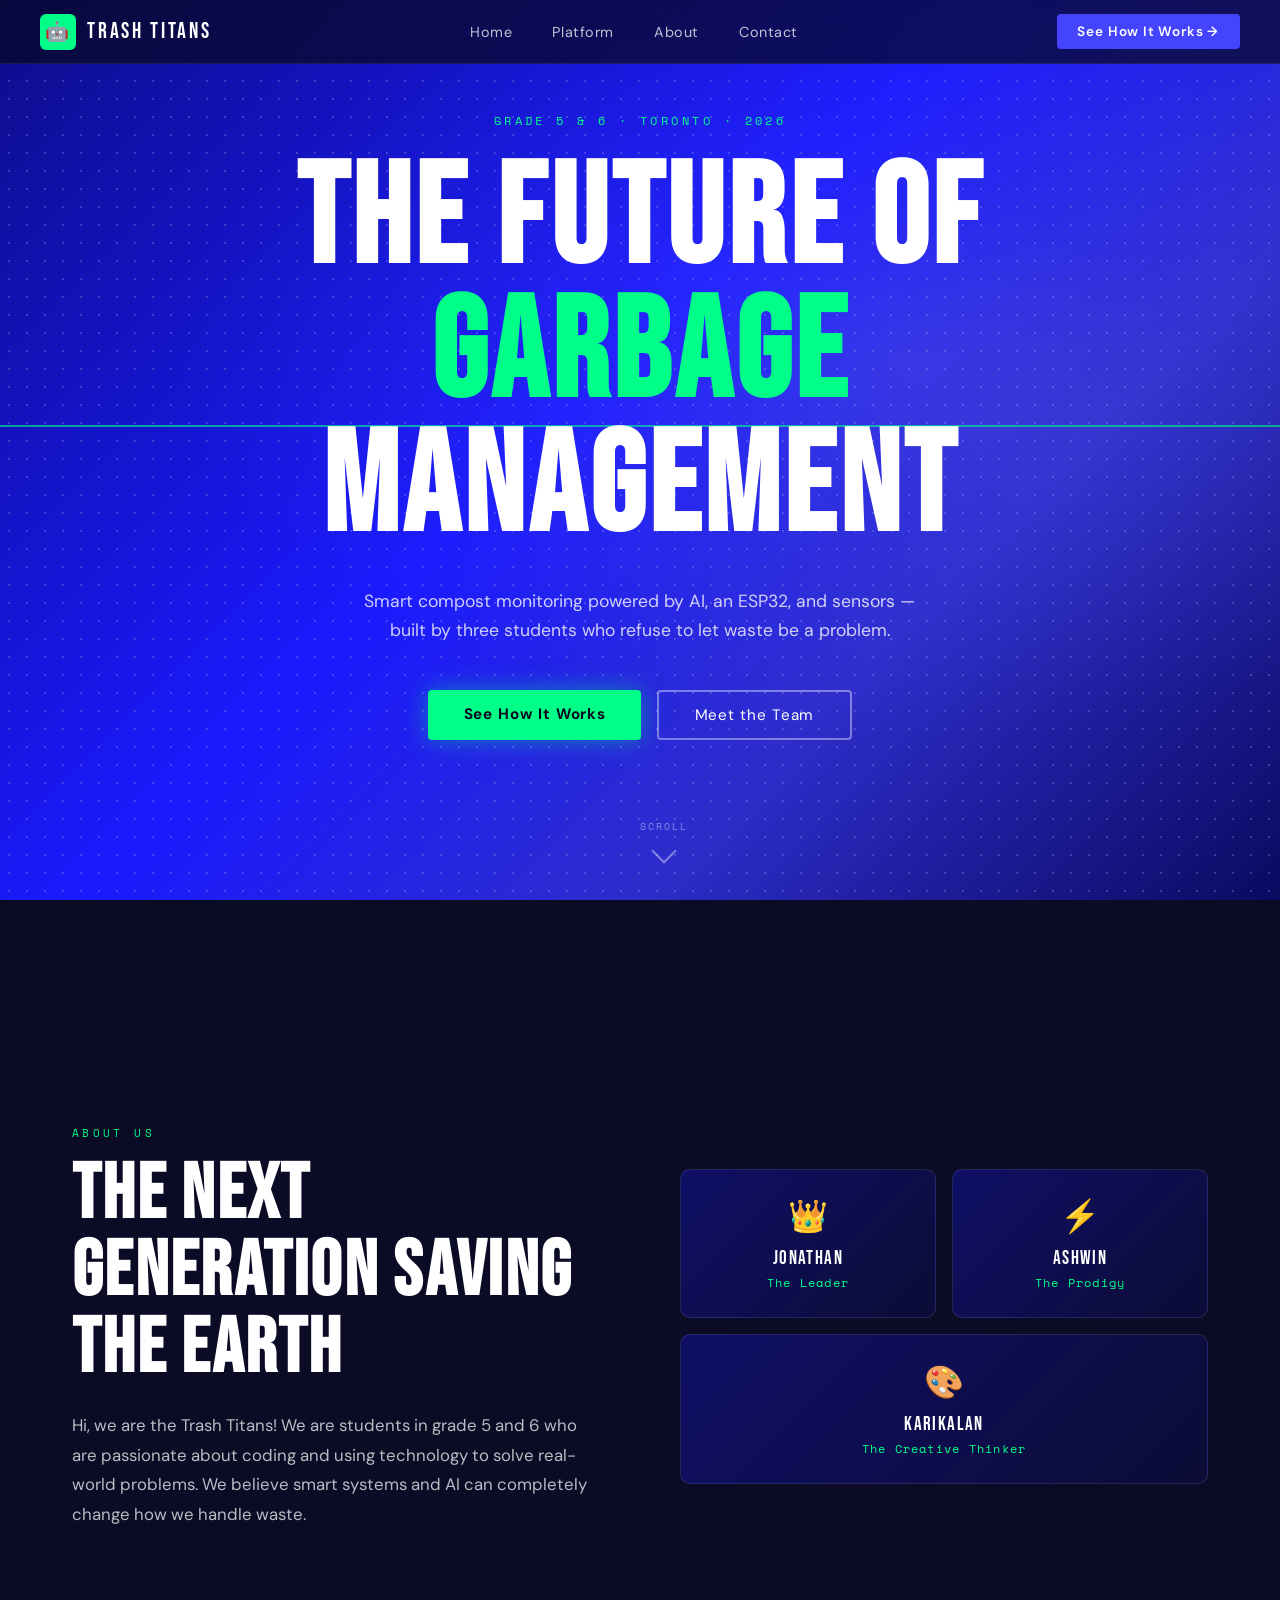
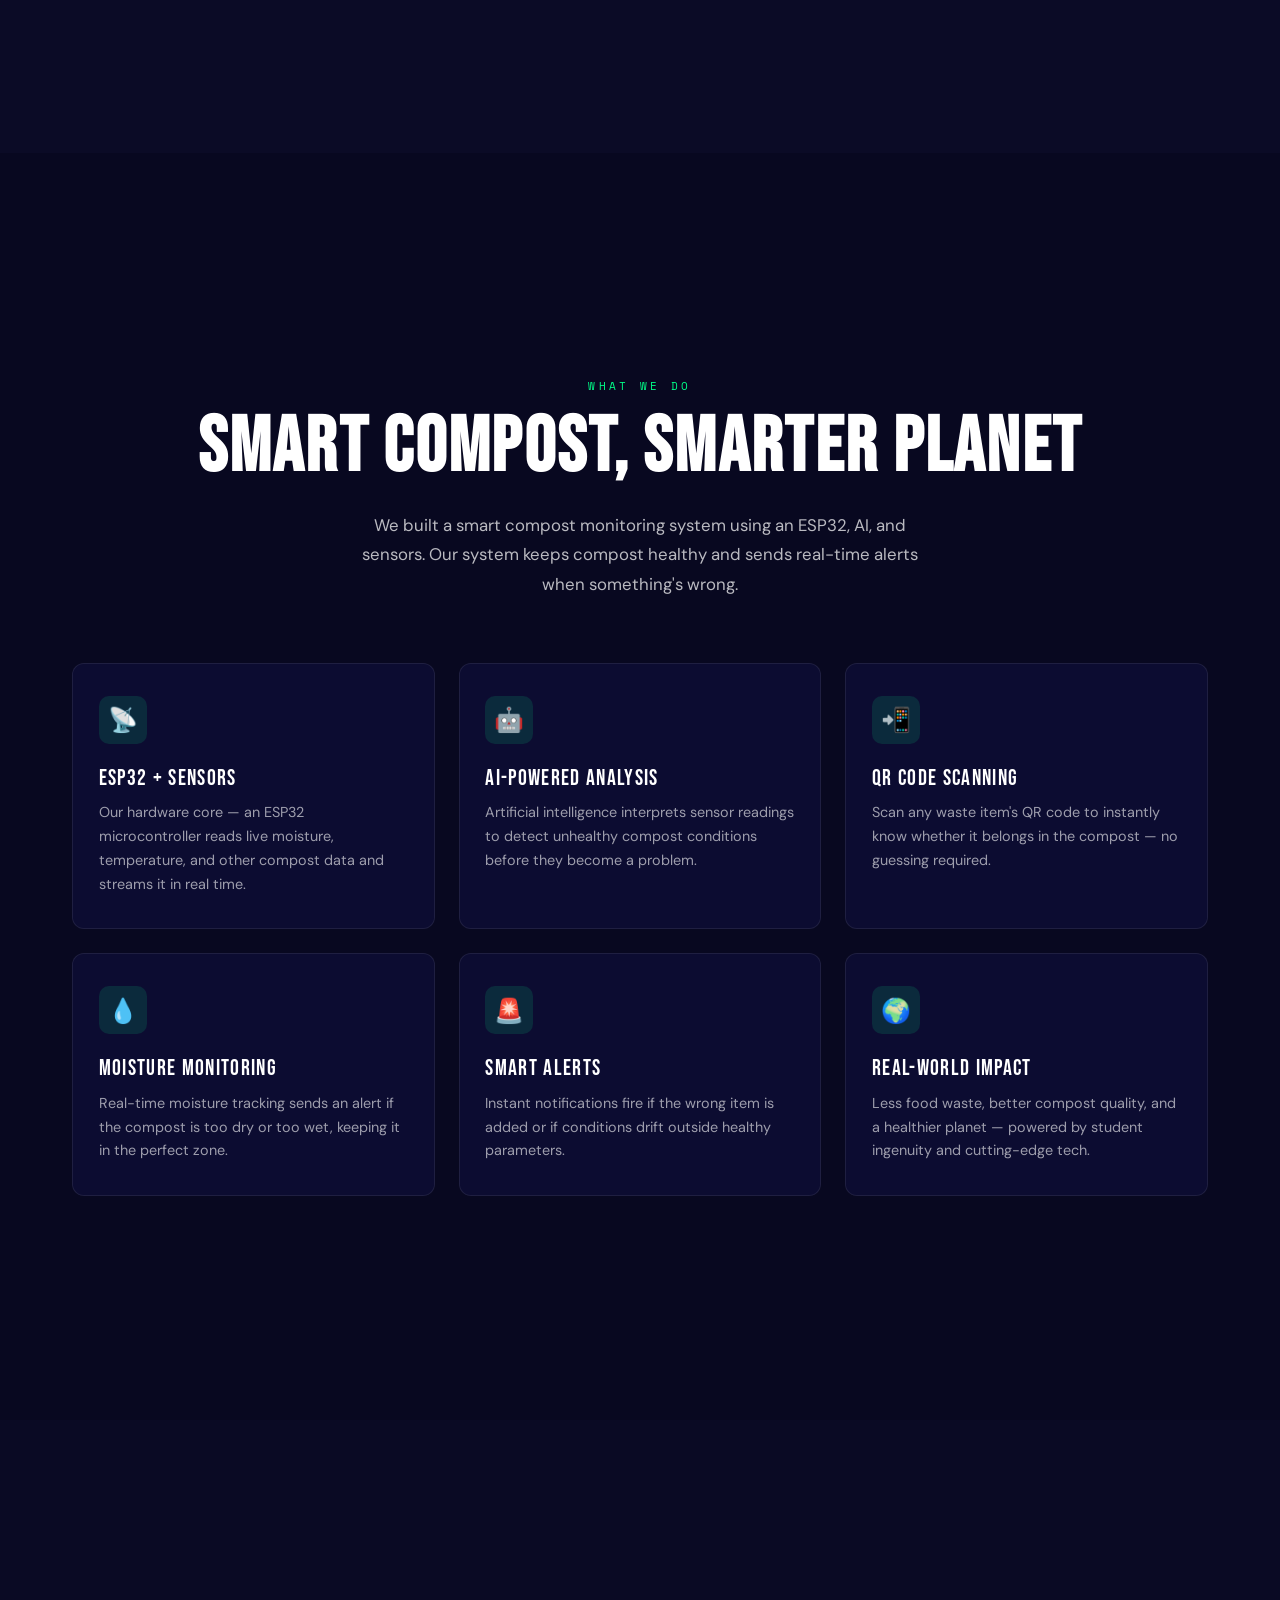
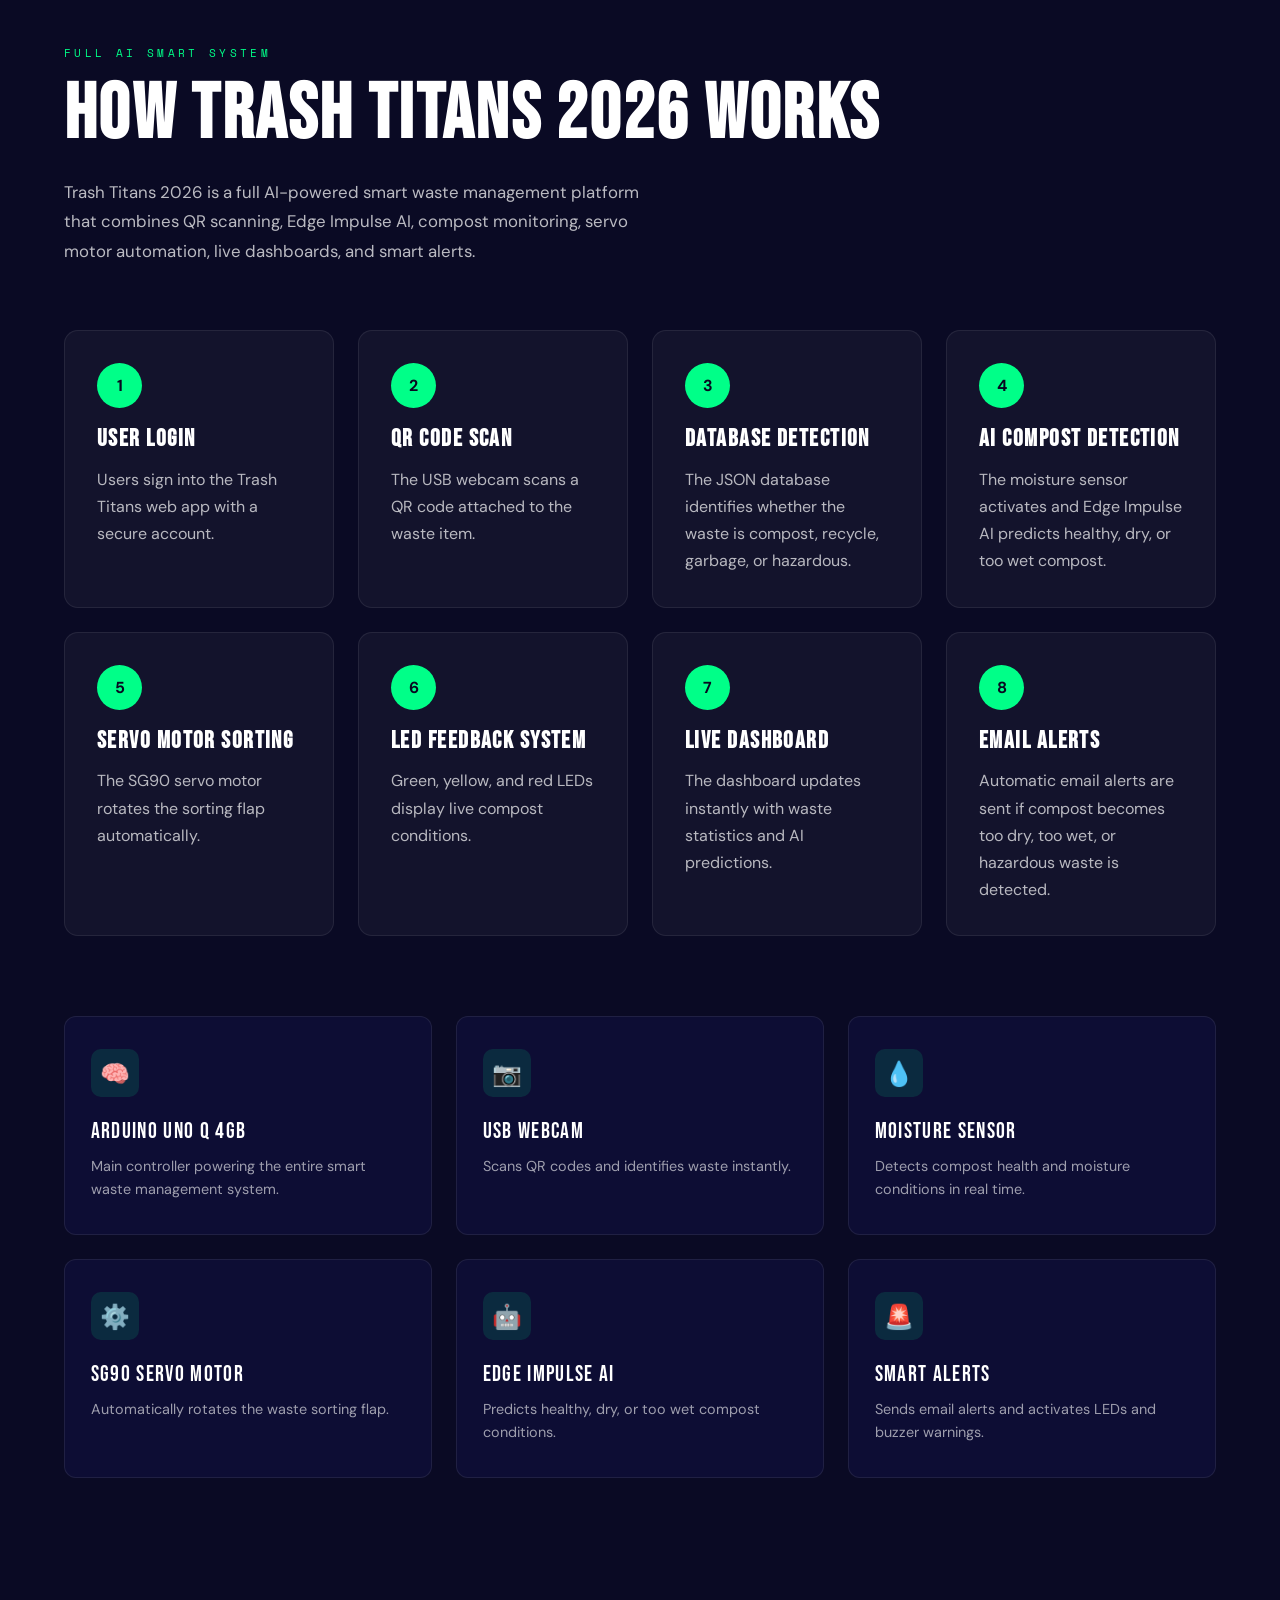
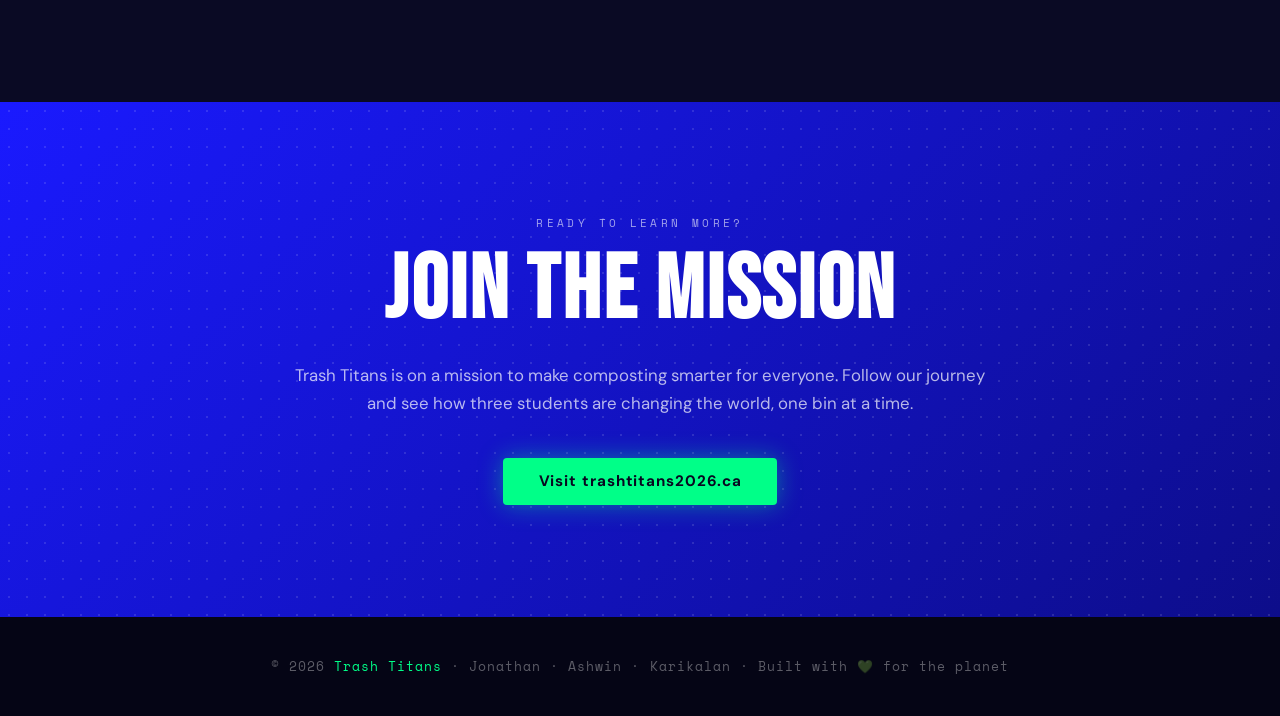
==== index.html @ 64d59a5d "Test2" ====
<!DOCTYPE html>
<html lang="en">
<head>
<meta charset="UTF-8">
<meta name="viewport" content="width=device-width, initial-scale=1.0">
<title>Trash Titans – </title>
<link href="https://fonts.googleapis.com/css2?family=Bebas+Neue&family=DM+Sans:wght@300;400;500;600&family=Space+Mono:wght@400;700&display=swap" rel="stylesheet">
<style>
  :root {
    --blue-deep: #1a1aff;
    --blue-mid: #2d2ddd;
    --blue-light: #4444ff;
    --green: #00ff88;
    --white: #ffffff;
    --off-white: #e8e8ff;
    --dark: #080820;
  }

  *, *::before, *::after { box-sizing: border-box; margin: 0; padding: 0; }

  html { scroll-behavior: smooth; }

  body {
    font-family: 'DM Sans', sans-serif;
    background: var(--dark);
    color: var(--white);
    overflow-x: hidden;
  }

  /* ─── NAV ─── */
  nav {
    position: fixed; top: 0; left: 0; right: 0; z-index: 100;
    display: flex; align-items: center; justify-content: space-between;
    padding: 0 2.5rem;
    height: 64px;
    background: rgba(8,8,32,0.7);
    backdrop-filter: blur(14px);
    border-bottom: 1px solid rgba(255,255,255,0.07);
  }

  .nav-logo {
    display: flex; align-items: center; gap: .7rem;
    font-family: 'Bebas Neue', sans-serif;
    font-size: 1.4rem; letter-spacing: .12em;
    color: var(--white);
    text-decoration: none;
  }

  .nav-logo .robot-icon {
    width: 36px; height: 36px;
    background: var(--green);
    border-radius: 6px;
    display: grid; place-items: center;
    font-size: 1.2rem;
    color: var(--dark);
    flex-shrink: 0;
  }

  .nav-links {
    display: flex; gap: 2.5rem; list-style: none;
  }

  .nav-links a {
    color: rgba(255,255,255,0.75);
    text-decoration: none;
    font-size: .9rem;
    letter-spacing: .04em;
    transition: color .2s;
    position: relative;
  }

  .nav-links a::after {
    content: ''; position: absolute; left: 0; bottom: -4px;
    width: 0; height: 2px;
    background: var(--green);
    transition: width .25s;
  }

  .nav-links a:hover { color: var(--white); }
  .nav-links a:hover::after { width: 100%; }

  .nav-cta {
    background: var(--blue-light);
    color: var(--white) !important;
    padding: .55rem 1.3rem;
    border-radius: 4px;
    font-weight: 600;
    font-size: .85rem !important;
    letter-spacing: .06em;
    text-decoration: none;
    transition: background .2s, transform .15s;
  }

  .nav-cta:hover { background: var(--green) !important; color: var(--dark) !important; transform: translateY(-1px); }
  .nav-cta::after { display: none !important; }

  /* ─── HERO ─── */
  #hero {
    position: relative;
    min-height: 100vh;
    display: flex; flex-direction: column; justify-content: center; align-items: center;
    text-align: center;
    overflow: hidden;
    padding-top: 64px;
  }

  .hero-bg {
    position: absolute; inset: 0;
    background: linear-gradient(135deg, #0d0d8a 0%, #1a1aff 45%, #2d2dcc 70%, #0a0a60 100%);
    z-index: 0;
  }

  /* dot-grid pattern */
  .hero-bg::before {
    content: '';
    position: absolute; inset: 0;
    background-image: radial-gradient(rgba(255,255,255,0.18) 1px, transparent 1px);
    background-size: 18px 18px;
    z-index: 1;
  }

  /* globe-like fade overlay */
  .hero-bg::after {
    content: '';
    position: absolute; inset: 0;
    background: radial-gradient(ellipse 80% 60% at 70% 40%,
      rgba(255,255,255,0.09) 0%,
      rgba(100,100,255,0.12) 30%,
      transparent 70%);
    z-index: 2;
  }

  .scanline {
    position: absolute;
    left: 0; right: 0;
    height: 2px;
    background: var(--green);
    opacity: .6;
    z-index: 5;
    animation: scan 6s linear infinite;
  }

  @keyframes scan {
    0%   { top: 10%; opacity: .6; }
    50%  { opacity: .2; }
    100% { top: 90%; opacity: .6; }
  }

  .hero-content {
    position: relative; z-index: 10;
    max-width: 900px;
    padding: 0 2rem;
  }

  .hero-eyebrow {
    font-family: 'Space Mono', monospace;
    font-size: .72rem;
    letter-spacing: .3em;
    text-transform: uppercase;
    color: var(--green);
    margin-bottom: 1.6rem;
    opacity: 0;
    animation: fadeUp .7s .3s forwards;
  }

  .hero-title {
    font-family: 'Bebas Neue', sans-serif;
    font-size: clamp(4rem, 11vw, 9rem);
    line-height: .95;
    letter-spacing: .03em;
    color: var(--white);
    opacity: 0;
    animation: fadeUp .8s .5s forwards;
  }

  .hero-title em {
    font-style: normal;
    color: var(--green);
  }

  .hero-sub {
    margin-top: 2rem;
    font-size: 1.1rem;
    line-height: 1.65;
    color: rgba(255,255,255,0.78);
    max-width: 560px;
    margin-left: auto; margin-right: auto;
    opacity: 0;
    animation: fadeUp .8s .75s forwards;
  }

  .hero-actions {
    margin-top: 2.8rem;
    display: flex; gap: 1rem; justify-content: center; flex-wrap: wrap;
    opacity: 0;
    animation: fadeUp .8s 1s forwards;
  }

  .btn-primary {
    display: inline-block;
    background: var(--green);
    color: var(--dark);
    font-weight: 700;
    font-size: .95rem;
    letter-spacing: .06em;
    padding: .85rem 2.2rem;
    border-radius: 4px;
    text-decoration: none;
    transition: transform .2s, box-shadow .2s;
    box-shadow: 0 0 24px rgba(0,255,136,0.4);
  }

  .btn-primary:hover { transform: translateY(-2px); box-shadow: 0 0 36px rgba(0,255,136,0.6); }

  .btn-outline {
    display: inline-block;
    border: 2px solid rgba(255,255,255,0.4);
    color: var(--white);
    font-size: .95rem;
    letter-spacing: .06em;
    padding: .82rem 2.2rem;
    border-radius: 4px;
    text-decoration: none;
    transition: border-color .2s, background .2s;
  }

  .btn-outline:hover { border-color: var(--white); background: rgba(255,255,255,0.06); }

  @keyframes fadeUp {
    from { opacity: 0; transform: translateY(24px); }
    to   { opacity: 1; transform: translateY(0); }
  }

  /* scroll hint */
  .scroll-hint {
    position: absolute; bottom: 2.5rem; left: 50%; transform: translateX(-50%);
    z-index: 10;
    display: flex; flex-direction: column; align-items: center; gap: .5rem;
    font-family: 'Space Mono', monospace;
    font-size: .65rem; letter-spacing: .2em; color: rgba(255,255,255,0.45);
    opacity: 0;
    animation: fadeUp .6s 1.4s forwards;
  }

  .scroll-hint .chevron {
    width: 18px; height: 18px;
    border-right: 2px solid rgba(255,255,255,0.4);
    border-bottom: 2px solid rgba(255,255,255,0.4);
    transform: rotate(45deg);
    animation: bounce 1.4s ease-in-out infinite;
  }

  @keyframes bounce {
    0%, 100% { transform: rotate(45deg) translateY(0); }
    50%       { transform: rotate(45deg) translateY(5px); }
  }

  /* ─── SECTION COMMON ─── */
  section { padding: 7rem 2rem; }

  .section-label {
    font-family: 'Space Mono', monospace;
    font-size: .7rem;
    letter-spacing: .3em;
    text-transform: uppercase;
    color: var(--green);
    margin-bottom: 1rem;
  }

  .section-title {
    font-family: 'Bebas Neue', sans-serif;
    font-size: clamp(2.8rem, 6vw, 5rem);
    line-height: 1;
    letter-spacing: .03em;
    margin-bottom: 1.5rem;
  }

  .section-body {
    font-size: 1.05rem;
    line-height: 1.75;
    color: rgba(255,255,255,0.72);
    max-width: 580px;
  }

  /* ─── ABOUT ─── */
  #about {
    background: #0b0b26;
    display: grid;
    grid-template-columns: 1fr 1fr;
    gap: 5rem;
    align-items: center;
    max-width: 1200px;
    margin: 0 auto;
    border-radius: 0;
  }

  .about-visual {
    position: relative;
  }

  .team-grid {
    display: grid;
    grid-template-columns: 1fr 1fr;
    gap: 1rem;
  }

  .team-card {
    background: linear-gradient(135deg, rgba(26,26,255,0.3), rgba(26,26,200,0.1));
    border: 1px solid rgba(255,255,255,0.1);
    border-radius: 10px;
    padding: 1.6rem 1.2rem;
    text-align: center;
    transition: border-color .25s, transform .25s;
    position: relative;
    overflow: hidden;
  }

  .team-card::before {
    content: ''; position: absolute; top: 0; left: 0; right: 0;
    height: 3px;
    background: var(--green);
    transform: scaleX(0);
    transition: transform .3s;
  }

  .team-card:hover { border-color: rgba(0,255,136,0.3); transform: translateY(-4px); }
  .team-card:hover::before { transform: scaleX(1); }

  .team-card .emoji { font-size: 2rem; margin-bottom: .6rem; display: block; }
  .team-card .name {
    font-family: 'Bebas Neue', sans-serif;
    font-size: 1.2rem; letter-spacing: .07em;
    color: var(--white);
  }
  .team-card .role {
    font-size: .78rem; color: var(--green);
    font-family: 'Space Mono', monospace;
    letter-spacing: .1em; margin-top: .2rem;
  }

  .team-card.wide { grid-column: span 2; }

  /* ─── WHAT WE DO ─── */
  #platform {
    background: #080820;
    max-width: 1200px;
    margin: 0 auto;
    text-align: center;
  }

  #platform .section-label, #platform .section-title, #platform .section-body {
    margin-left: auto; margin-right: auto;
    text-align: center;
  }

  .features-grid {
    display: grid;
    grid-template-columns: repeat(3, 1fr);
    gap: 1.5rem;
    margin-top: 4rem;
    text-align: left;
  }

  .feature-card {
    background: rgba(26,26,100,0.25);
    border: 1px solid rgba(255,255,255,0.08);
    border-radius: 12px;
    padding: 2rem 1.6rem;
    transition: border-color .25s, transform .25s, background .25s;
    position: relative;
    overflow: hidden;
  }

  .feature-card::after {
    content: '';
    position: absolute; inset: 0;
    background: linear-gradient(135deg, rgba(0,255,136,0.04), transparent);
    opacity: 0;
    transition: opacity .3s;
  }

  .feature-card:hover {
    border-color: rgba(0,255,136,0.25);
    transform: translateY(-5px);
    background: rgba(26,26,120,0.35);
  }

  .feature-card:hover::after { opacity: 1; }

  .feature-icon {
    width: 48px; height: 48px;
    background: rgba(0,255,136,0.12);
    border-radius: 10px;
    display: grid; place-items: center;
    font-size: 1.5rem;
    margin-bottom: 1.3rem;
  }

  .feature-title {
    font-family: 'Bebas Neue', sans-serif;
    font-size: 1.4rem; letter-spacing: .06em;
    margin-bottom: .6rem;
  }

  .feature-desc {
    font-size: .9rem;
    line-height: 1.65;
    color: rgba(255,255,255,0.6);
  }

  /* ─── CTA BAND ─── */
  #cta {
    background: linear-gradient(135deg, #1a1aff 0%, #0d0d8a 100%);
    position: relative;
    overflow: hidden;
    text-align: center;
  }

  #cta::before {
    content: '';
    position: absolute; inset: 0;
    background-image: radial-gradient(rgba(255,255,255,0.12) 1px, transparent 1px);
    background-size: 18px 18px;
  }

  .cta-inner {
    position: relative; z-index: 2;
    max-width: 700px; margin: 0 auto;
  }

  #cta .section-title { font-size: clamp(3rem, 7vw, 6rem); }

  /* ─── FOOTER ─── */
  footer {
    background: #050515;
    padding: 2.5rem 2rem;
    text-align: center;
    font-size: .8rem;
    color: rgba(255,255,255,0.35);
    font-family: 'Space Mono', monospace;
    letter-spacing: .08em;
  }

  footer span { color: var(--green); }

  /* ─── RESPONSIVE ─── */
  @media (max-width: 768px) {
    #about { grid-template-columns: 1fr; gap: 3rem; }
    .features-grid { grid-template-columns: 1fr; }
    .nav-links { display: none; }
  }
</style>
</head>
<body>

<!-- NAV -->
<nav>
  <a href="#" class="nav-logo">
    <div class="robot-icon">🤖</div>
    TRASH TITANS
  </a>
  <ul class="nav-links">
    <li><a href="#hero">Home</a></li>
    <li><a href="#platform">Platform</a></li>
    <li><a href="#about">About</a></li>
    <li><a href="#cta">Contact</a></li>
  </ul>
  <a href="#cta" class="nav-cta">See How It Works →</a>
</nav>

<!-- HERO -->
<section id="hero">
  <div class="hero-bg"></div>
  <div class="scanline"></div>

  <div class="hero-content">
    <p class="hero-eyebrow">Grade 5 & 6 · Toronto · 2026</p>
    <h1 class="hero-title">The Future of<br><em>Garbage</em><br>Management</h1>
    <p class="hero-sub">
      Smart compost monitoring powered by AI, an ESP32, and sensors —
      built by three students who refuse to let waste be a problem.
    </p>
    <div class="hero-actions">
      <a href="#platform" class="btn-primary">See How It Works</a>
      <a href="#about" class="btn-outline">Meet the Team</a>
    </div>
  </div>

  <div class="scroll-hint">
    <span>SCROLL</span>
    <div class="chevron"></div>
  </div>
</section>

<!-- ABOUT -->
<div style="background:#0b0b26; padding: 7rem 2rem;">
<section id="about">
  <div class="about-text">
    <p class="section-label">About Us</p>
    <h2 class="section-title">The Next Generation Saving the Earth</h2>
    <p class="section-body">
      Hi, we are the Trash Titans! We are students in grade 5 and 6 who are passionate
      about coding and using technology to solve real-world problems.
      We believe smart systems and AI can completely change how we handle waste.
    </p>
  </div>

  <div class="about-visual">
    <div class="team-grid">
      <div class="team-card">
        <span class="emoji">👑</span>
        <div class="name">Jonathan</div>
        <div class="role">The Leader</div>
      </div>
      <div class="team-card">
        <span class="emoji">⚡</span>
        <div class="name">Ashwin</div>
        <div class="role">The Prodigy</div>
      </div>
      <div class="team-card wide">
        <span class="emoji">🎨</span>
        <div class="name">Karikalan</div>
        <div class="role">The Creative Thinker</div>
      </div>
    </div>
  </div>
</section>
</div>

<!-- PLATFORM -->
<div style="background:#080820; padding: 7rem 2rem;">
<section id="platform">
  <p class="section-label">What We Do</p>
  <h2 class="section-title">Smart Compost, Smarter Planet</h2>
  <p class="section-body">
    We built a smart compost monitoring system using an ESP32, AI, and sensors.
    Our system keeps compost healthy and sends real-time alerts when something's wrong.
  </p>

  <div class="features-grid">
    <div class="feature-card">
      <div class="feature-icon">📡</div>
      <div class="feature-title">ESP32 + Sensors</div>
      <p class="feature-desc">
        Our hardware core — an ESP32 microcontroller reads live moisture, temperature,
        and other compost data and streams it in real time.
      </p>
    </div>
    <div class="feature-card">
      <div class="feature-icon">🤖</div>
      <div class="feature-title">AI-Powered Analysis</div>
      <p class="feature-desc">
        Artificial intelligence interprets sensor readings to detect unhealthy compost
        conditions before they become a problem.
      </p>
    </div>
    <div class="feature-card">
      <div class="feature-icon">📲</div>
      <div class="feature-title">QR Code Scanning</div>
      <p class="feature-desc">
        Scan any waste item's QR code to instantly know whether it belongs in
        the compost — no guessing required.
      </p>
    </div>
    <div class="feature-card">
      <div class="feature-icon">💧</div>
      <div class="feature-title">Moisture Monitoring</div>
      <p class="feature-desc">
        Real-time moisture tracking sends an alert if the compost is too dry or
        too wet, keeping it in the perfect zone.
      </p>
    </div>
    <div class="feature-card">
      <div class="feature-icon">🚨</div>
      <div class="feature-title">Smart Alerts</div>
      <p class="feature-desc">
        Instant notifications fire if the wrong item is added or if conditions
        drift outside healthy parameters.
      </p>
    </div>
    <div class="feature-card">
      <div class="feature-icon">🌍</div>
      <div class="feature-title">Real-World Impact</div>
      <p class="feature-desc">
        Less food waste, better compost quality, and a healthier planet —
        powered by student ingenuity and cutting-edge tech.
      </p>
    </div>
  </div>
</section>
</div>


<!-- ============================= -->
<!-- FULL AI SMART SYSTEM SECTION -->
<!-- ============================= -->

<div style="background:#0a0a24; padding: 7rem 2rem;">

<section id="how-it-works">

<p class="section-label">
FULL AI SMART SYSTEM
</p>

<h2 class="section-title">
How Trash Titans 2026 Works
</h2>

<p class="section-body">
Trash Titans 2026 is a full AI-powered smart waste management platform
that combines QR scanning, Edge Impulse AI, compost monitoring,
servo motor automation, live dashboards, and smart alerts.
</p>

<div class="workflow-grid">

<div class="workflow-card">
<div class="workflow-number">1</div>
<h3>User Login</h3>
<p>Users sign into the Trash Titans web app with a secure account.</p>
</div>

<div class="workflow-card">
<div class="workflow-number">2</div>
<h3>QR Code Scan</h3>
<p>The USB webcam scans a QR code attached to the waste item.</p>
</div>

<div class="workflow-card">
<div class="workflow-number">3</div>
<h3>Database Detection</h3>
<p>The JSON database identifies whether the waste is compost, recycle, garbage, or hazardous.</p>
</div>

<div class="workflow-card">
<div class="workflow-number">4</div>
<h3>AI Compost Detection</h3>
<p>The moisture sensor activates and Edge Impulse AI predicts healthy, dry, or too wet compost.</p>
</div>

<div class="workflow-card">
<div class="workflow-number">5</div>
<h3>Servo Motor Sorting</h3>
<p>The SG90 servo motor rotates the sorting flap automatically.</p>
</div>

<div class="workflow-card">
<div class="workflow-number">6</div>
<h3>LED Feedback System</h3>
<p>Green, yellow, and red LEDs display live compost conditions.</p>
</div>

<div class="workflow-card">
<div class="workflow-number">7</div>
<h3>Live Dashboard</h3>
<p>The dashboard updates instantly with waste statistics and AI predictions.</p>
</div>

<div class="workflow-card">
<div class="workflow-number">8</div>
<h3>Email Alerts</h3>
<p>Automatic email alerts are sent if compost becomes too dry, too wet, or hazardous waste is detected.</p>
</div>

</div>

<div class="features-grid" style="margin-top:5rem;">

<div class="feature-card">
<div class="feature-icon">🧠</div>
<div class="feature-title">Arduino UNO Q 4GB</div>
<p class="feature-desc">
Main controller powering the entire smart waste management system.
</p>
</div>

<div class="feature-card">
<div class="feature-icon">📷</div>
<div class="feature-title">USB Webcam</div>
<p class="feature-desc">
Scans QR codes and identifies waste instantly.
</p>
</div>

<div class="feature-card">
<div class="feature-icon">💧</div>
<div class="feature-title">Moisture Sensor</div>
<p class="feature-desc">
Detects compost health and moisture conditions in real time.
</p>
</div>

<div class="feature-card">
<div class="feature-icon">⚙️</div>
<div class="feature-title">SG90 Servo Motor</div>
<p class="feature-desc">
Automatically rotates the waste sorting flap.
</p>
</div>

<div class="feature-card">
<div class="feature-icon">🤖</div>
<div class="feature-title">Edge Impulse AI</div>
<p class="feature-desc">
Predicts healthy, dry, or too wet compost conditions.
</p>
</div>

<div class="feature-card">
<div class="feature-icon">🚨</div>
<div class="feature-title">Smart Alerts</div>
<p class="feature-desc">
Sends email alerts and activates LEDs and buzzer warnings.
</p>
</div>

</div>

</section>
</div>

<style>

.workflow-grid{
  display:grid;
  grid-template-columns:repeat(auto-fit,minmax(260px,1fr));
  gap:1.5rem;
  margin-top:4rem;
}

.workflow-card{
  background:rgba(255,255,255,0.04);
  border:1px solid rgba(255,255,255,0.08);
  border-radius:14px;
  padding:2rem;
  transition:0.3s;
}

.workflow-card:hover{
  transform:translateY(-6px);
  border-color:#00ff88;
  box-shadow:0 0 30px rgba(0,255,136,0.15);
}

.workflow-number{
  width:45px;
  height:45px;
  border-radius:50%;
  background:#00ff88;
  color:#080820;
  display:flex;
  align-items:center;
  justify-content:center;
  font-weight:bold;
  margin-bottom:1rem;
}

.workflow-card h3{
  font-family:'Bebas Neue',sans-serif;
  letter-spacing:.06em;
  margin-bottom:.8rem;
  font-size:1.5rem;
}

.workflow-card p{
  color:rgba(255,255,255,0.7);
  line-height:1.7;
}

</style>


<!-- CTA -->
<section id="cta">
  <div class="cta-inner">
    <p class="section-label" style="color:rgba(255,255,255,0.6);">Ready to learn more?</p>
    <h2 class="section-title">Join the Mission</h2>
    <p style="color:rgba(255,255,255,0.7); font-size:1.05rem; line-height:1.7; margin-bottom:2.5rem;">
      Trash Titans is on a mission to make composting smarter for everyone.
      Follow our journey and see how three students are changing the world, one bin at a time.
    </p>
    <a href="https://www.trashtitans2026.ca" target="_blank" class="btn-primary">Visit trashtitans2026.ca</a>
  </div>
</section>

<!-- FOOTER -->
<footer>
  © 2026 <span>Trash Titans</span> · Jonathan · Ashwin · Karikalan · Built with 💚 for the planet
</footer>

</body>
</html>
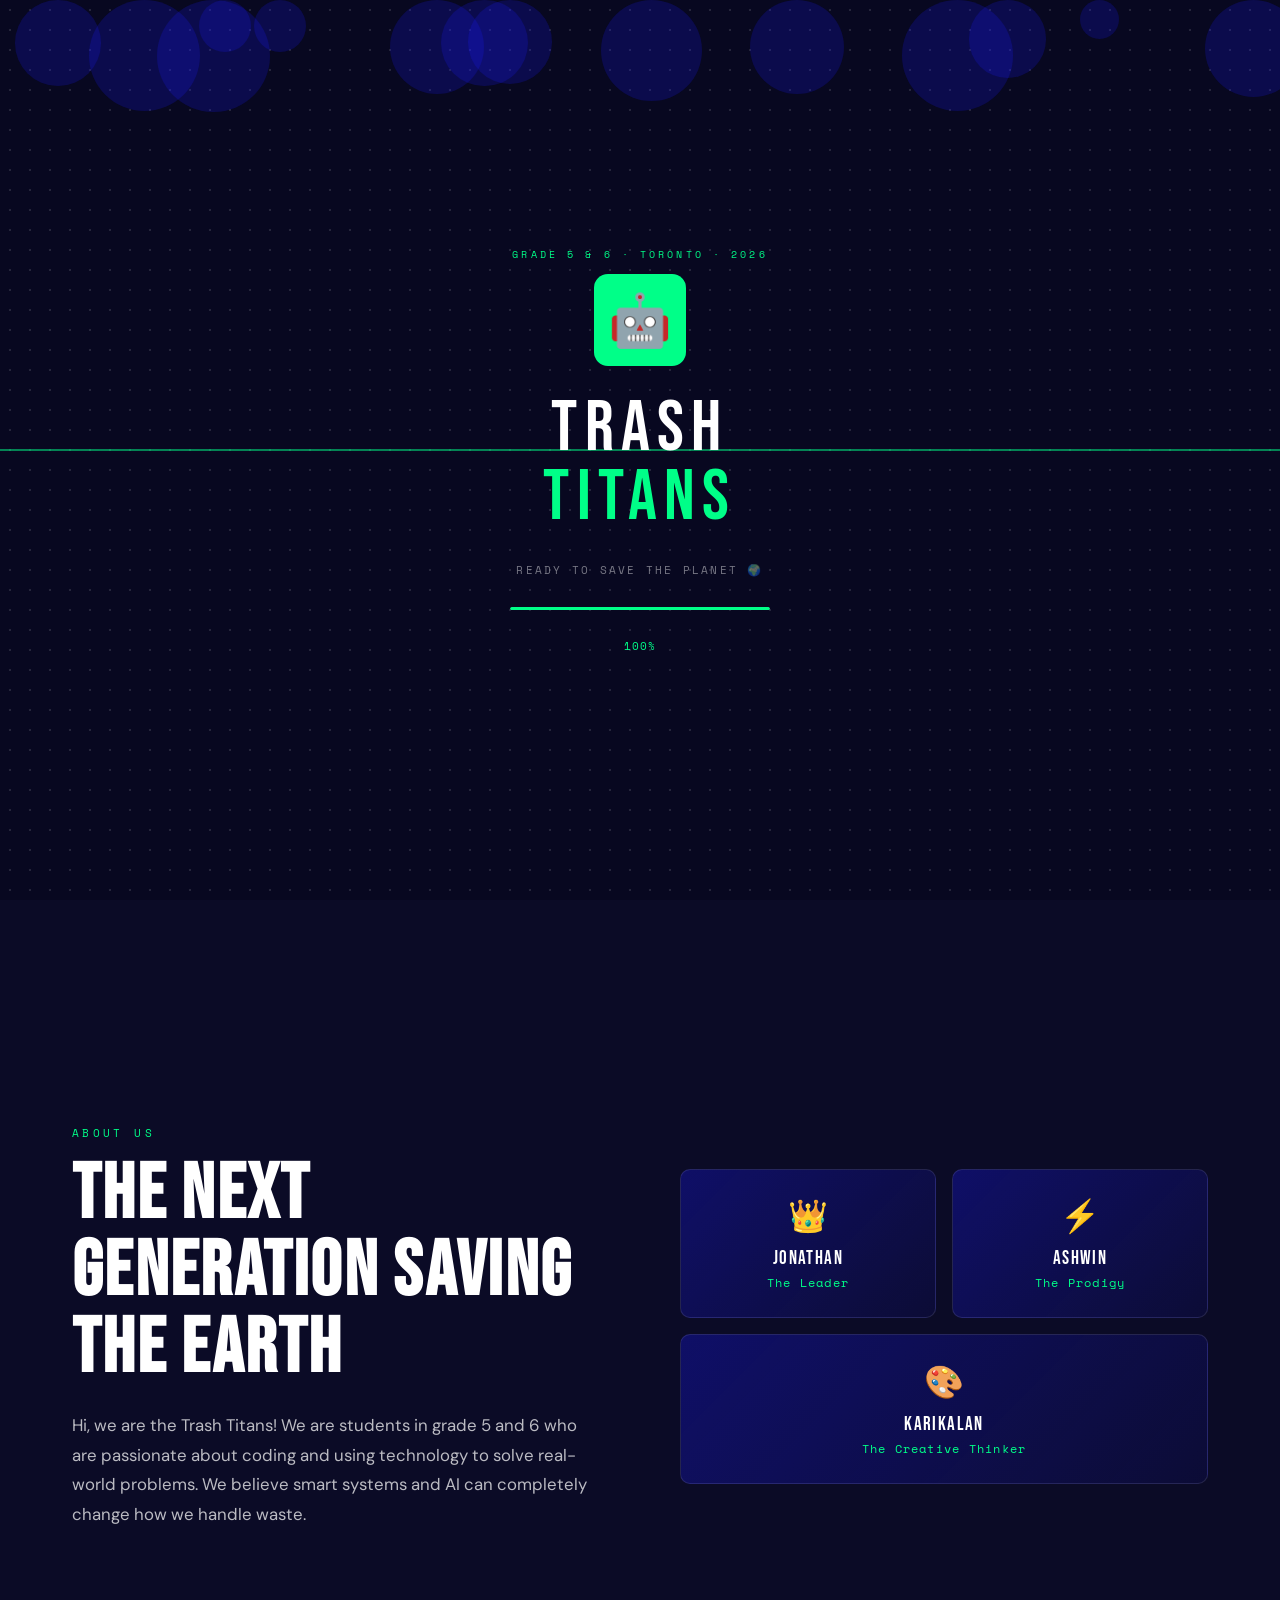
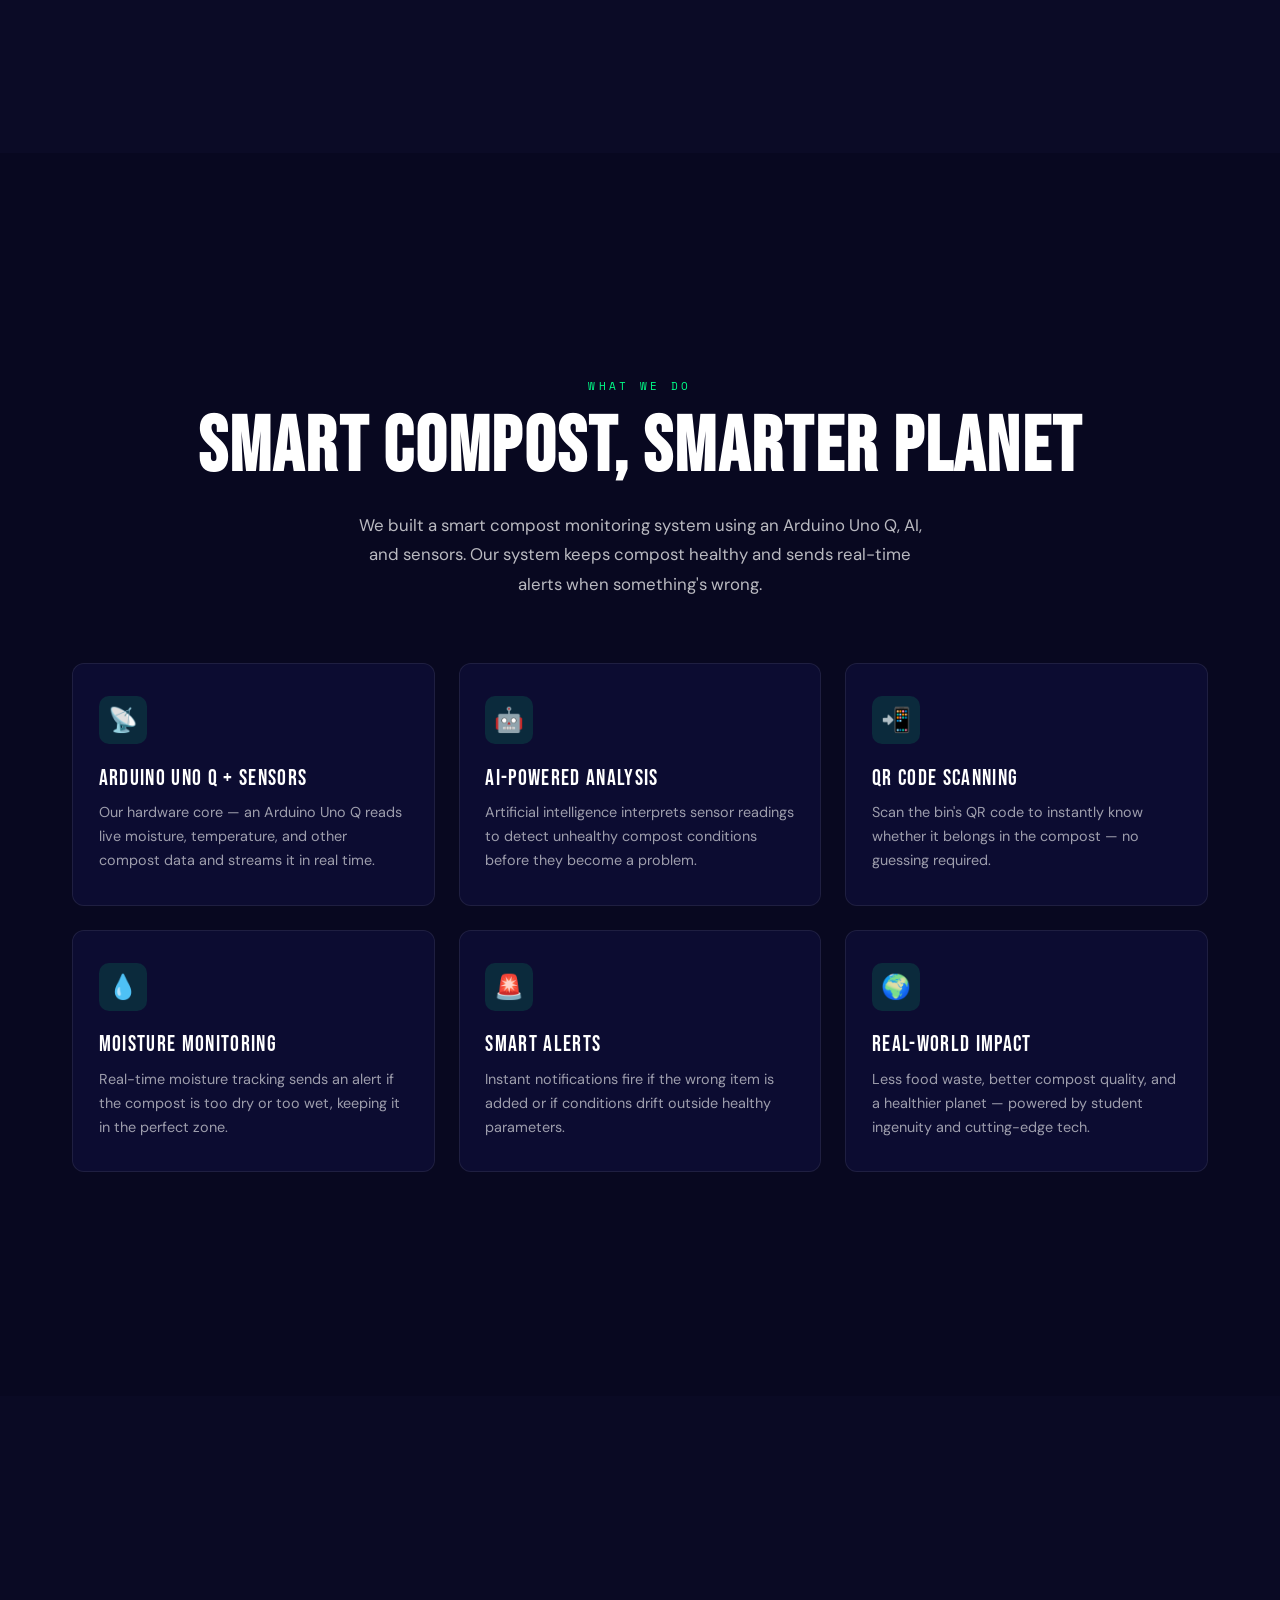
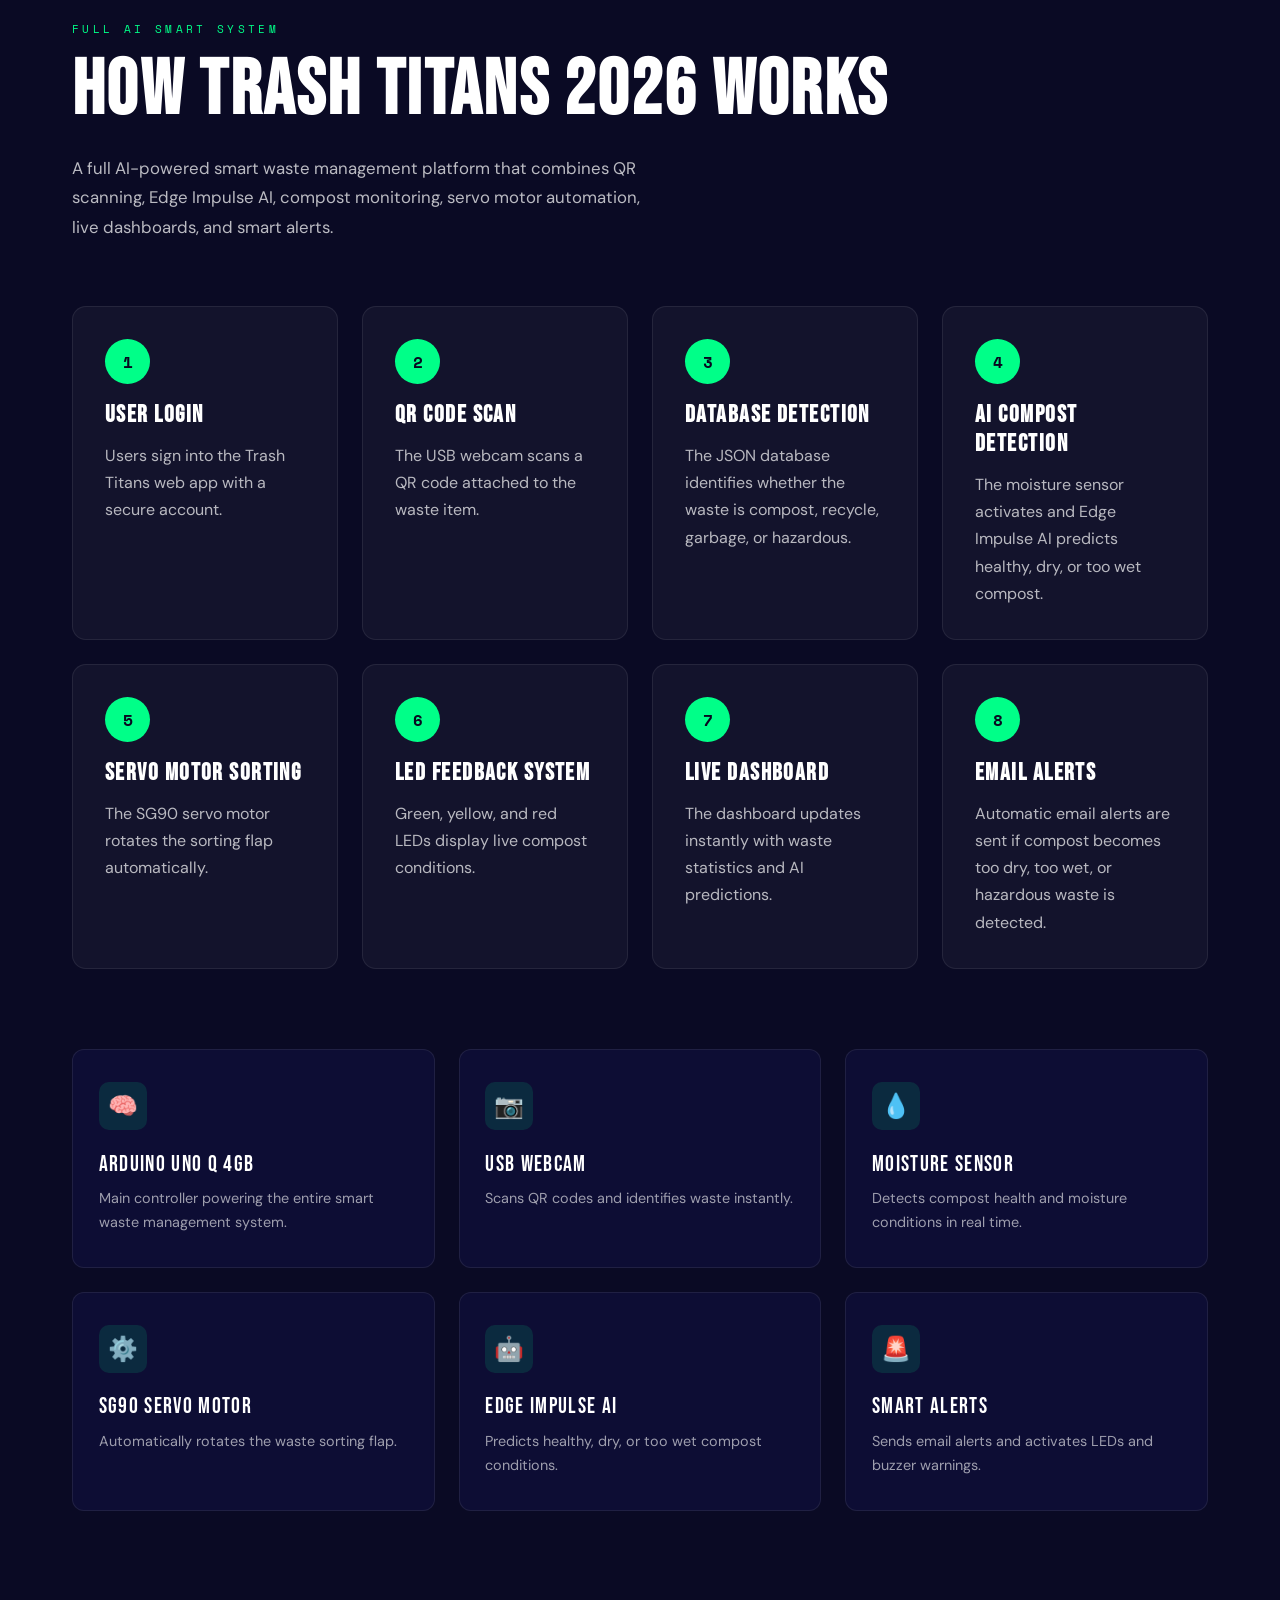
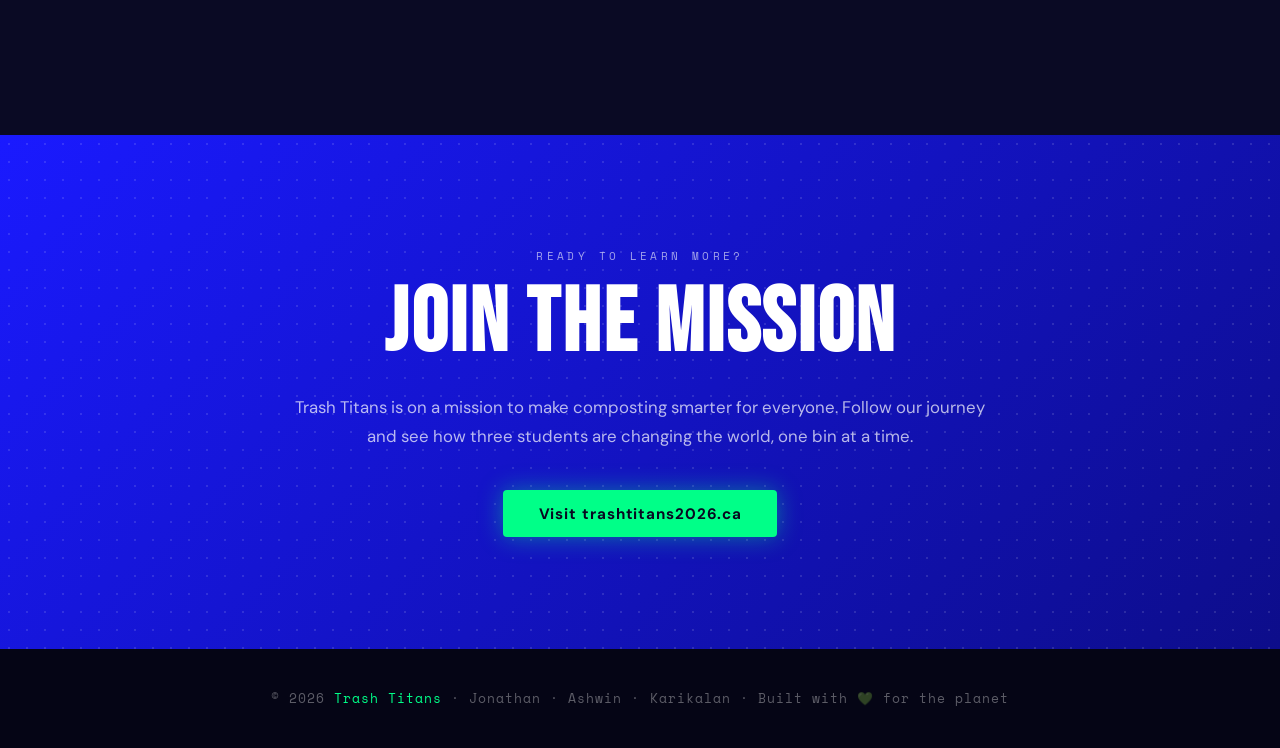
==== commit 6770f0ae: "Adding Loading Screen" ====
--- a/index.html
+++ b/index.html
@@ -3,7 +3,7 @@
 <head>
 <meta charset="UTF-8">
 <meta name="viewport" content="width=device-width, initial-scale=1.0">
-<title>Trash Titans – </title>
+<title>Trash Titans – Smart Compost AI · 2026</title>
 <link href="https://fonts.googleapis.com/css2?family=Bebas+Neue&family=DM+Sans:wght@300;400;500;600&family=Space+Mono:wght@400;700&display=swap" rel="stylesheet">
 <style>
   :root {
@@ -17,9 +17,7 @@
   }
 
   *, *::before, *::after { box-sizing: border-box; margin: 0; padding: 0; }
-
   html { scroll-behavior: smooth; }
-
   body {
     font-family: 'DM Sans', sans-serif;
     background: var(--dark);
@@ -27,221 +25,250 @@
     overflow-x: hidden;
   }
 
+  /* ─── LOADING SCREEN ─── */
+  #tt-loader {
+    position: fixed; inset: 0; z-index: 9999;
+    background: #080820;
+    display: flex; flex-direction: column;
+    align-items: center; justify-content: center;
+    transition: opacity 0.7s ease, visibility 0.7s ease;
+  }
+  #tt-loader.hidden {
+    opacity: 0; visibility: hidden; pointer-events: none;
+  }
+
+  .lt-grid {
+    position: absolute; inset: 0;
+    background-image: radial-gradient(rgba(255,255,255,0.12) 1px, transparent 1px);
+    background-size: 20px 20px;
+    animation: ltGridFade 1.5s ease forwards;
+  }
+  @keyframes ltGridFade { from { opacity: 0; } to { opacity: 1; } }
+
+  .lt-scanline {
+    position: absolute; left: 0; right: 0;
+    height: 2px; background: var(--green); opacity: 0.5;
+    animation: ltScan 3s linear infinite;
+  }
+  @keyframes ltScan { 0% { top: 0%; } 100% { top: 100%; } }
+
+  .lt-orbs {
+    position: absolute; inset: 0; pointer-events: none; z-index: 1; overflow: hidden;
+  }
+  .lt-orb {
+    position: absolute; border-radius: 50%;
+    background: rgba(26, 26, 255, 0.2);
+    animation: ltOrbRise linear infinite;
+  }
+  @keyframes ltOrbRise {
+    0%   { transform: translateY(110vh) scale(0.6); opacity: 0; }
+    10%  { opacity: 1; }
+    90%  { opacity: 0.4; }
+    100% { transform: translateY(-20vh) scale(1.1); opacity: 0; }
+  }
+
+  .lt-core {
+    position: relative; z-index: 2;
+    display: flex; flex-direction: column;
+    align-items: center; gap: 1.8rem;
+  }
+
+  .lt-eyebrow {
+    font-family: 'Space Mono', monospace;
+    font-size: 0.65rem; letter-spacing: 0.3em;
+    text-transform: uppercase; color: var(--green);
+    margin-bottom: -1rem;
+    animation: ltUp 0.6s 0.1s both;
+  }
+
+  .lt-robot {
+    width: 92px; height: 92px;
+    background: var(--green); border-radius: 14px;
+    display: flex; align-items: center; justify-content: center;
+    font-size: 3.2rem; color: var(--dark);
+    animation: ltRobotPulse 1.6s ease-in-out infinite, ltUp 0.6s 0.2s both;
+  }
+  @keyframes ltRobotPulse {
+    0%, 100% { box-shadow: 0 0 0 0 rgba(0,255,136,0.5); transform: scale(1); }
+    50%       { box-shadow: 0 0 0 20px rgba(0,255,136,0); transform: scale(1.05); }
+  }
+
+  .lt-title {
+    font-family: 'Bebas Neue', sans-serif;
+    font-size: clamp(3rem, 9vw, 4.5rem);
+    letter-spacing: 0.1em; line-height: 0.95;
+    color: var(--white); text-align: center;
+    animation: ltUp 0.7s 0.35s both;
+  }
+  .lt-title em { font-style: normal; color: var(--green); }
+
+  .lt-status {
+    font-family: 'Space Mono', monospace;
+    font-size: 0.7rem; letter-spacing: 0.2em;
+    text-transform: uppercase;
+    color: rgba(255,255,255,0.45);
+    min-height: 1.2em; text-align: center;
+    transition: opacity 0.25s ease;
+    animation: ltUp 0.6s 0.6s both;
+  }
+
+  .lt-bar-wrap {
+    width: 260px; height: 3px;
+    background: rgba(255,255,255,0.1);
+    border-radius: 99px; overflow: hidden;
+    animation: ltUp 0.6s 0.7s both;
+  }
+  .lt-bar {
+    height: 100%; width: 0%;
+    background: var(--green); border-radius: 99px;
+    box-shadow: 0 0 14px rgba(0,255,136,0.7);
+    transition: width 0.12s linear;
+  }
+
+  .lt-pct {
+    font-family: 'Space Mono', monospace;
+    font-size: 0.68rem; color: var(--green);
+    letter-spacing: 0.1em;
+    animation: ltUp 0.6s 0.7s both;
+  }
+
+  @keyframes ltUp {
+    from { opacity: 0; transform: translateY(18px); }
+    to   { opacity: 1; transform: translateY(0); }
+  }
+
   /* ─── NAV ─── */
   nav {
     position: fixed; top: 0; left: 0; right: 0; z-index: 100;
     display: flex; align-items: center; justify-content: space-between;
-    padding: 0 2.5rem;
-    height: 64px;
-    background: rgba(8,8,32,0.7);
+    padding: 0 2.5rem; height: 64px;
+    background: rgba(8,8,32,0.75);
     backdrop-filter: blur(14px);
     border-bottom: 1px solid rgba(255,255,255,0.07);
   }
-
   .nav-logo {
     display: flex; align-items: center; gap: .7rem;
     font-family: 'Bebas Neue', sans-serif;
     font-size: 1.4rem; letter-spacing: .12em;
-    color: var(--white);
-    text-decoration: none;
-  }
-
+    color: var(--white); text-decoration: none;
+  }
   .nav-logo .robot-icon {
     width: 36px; height: 36px;
-    background: var(--green);
-    border-radius: 6px;
+    background: var(--green); border-radius: 6px;
     display: grid; place-items: center;
-    font-size: 1.2rem;
-    color: var(--dark);
-    flex-shrink: 0;
-  }
-
-  .nav-links {
-    display: flex; gap: 2.5rem; list-style: none;
-  }
-
+    font-size: 1.2rem; color: var(--dark); flex-shrink: 0;
+  }
+  .nav-links { display: flex; gap: 2.5rem; list-style: none; }
   .nav-links a {
-    color: rgba(255,255,255,0.75);
-    text-decoration: none;
-    font-size: .9rem;
-    letter-spacing: .04em;
-    transition: color .2s;
-    position: relative;
-  }
-
+    color: rgba(255,255,255,0.75); text-decoration: none;
+    font-size: .9rem; letter-spacing: .04em;
+    transition: color .2s; position: relative;
+  }
   .nav-links a::after {
     content: ''; position: absolute; left: 0; bottom: -4px;
-    width: 0; height: 2px;
-    background: var(--green);
-    transition: width .25s;
-  }
-
+    width: 0; height: 2px; background: var(--green); transition: width .25s;
+  }
   .nav-links a:hover { color: var(--white); }
   .nav-links a:hover::after { width: 100%; }
-
   .nav-cta {
-    background: var(--blue-light);
-    color: var(--white) !important;
-    padding: .55rem 1.3rem;
-    border-radius: 4px;
-    font-weight: 600;
-    font-size: .85rem !important;
-    letter-spacing: .06em;
-    text-decoration: none;
+    background: var(--blue-light); color: var(--white) !important;
+    padding: .55rem 1.3rem; border-radius: 4px;
+    font-weight: 600; font-size: .85rem !important;
+    letter-spacing: .06em; text-decoration: none;
     transition: background .2s, transform .15s;
   }
-
   .nav-cta:hover { background: var(--green) !important; color: var(--dark) !important; transform: translateY(-1px); }
   .nav-cta::after { display: none !important; }
 
   /* ─── HERO ─── */
   #hero {
-    position: relative;
-    min-height: 100vh;
-    display: flex; flex-direction: column; justify-content: center; align-items: center;
-    text-align: center;
-    overflow: hidden;
-    padding-top: 64px;
-  }
-
+    position: relative; min-height: 100vh;
+    display: flex; flex-direction: column;
+    justify-content: center; align-items: center;
+    text-align: center; overflow: hidden; padding-top: 64px;
+  }
   .hero-bg {
     position: absolute; inset: 0;
     background: linear-gradient(135deg, #0d0d8a 0%, #1a1aff 45%, #2d2dcc 70%, #0a0a60 100%);
     z-index: 0;
   }
-
-  /* dot-grid pattern */
   .hero-bg::before {
-    content: '';
-    position: absolute; inset: 0;
+    content: ''; position: absolute; inset: 0;
     background-image: radial-gradient(rgba(255,255,255,0.18) 1px, transparent 1px);
-    background-size: 18px 18px;
-    z-index: 1;
-  }
-
-  /* globe-like fade overlay */
+    background-size: 18px 18px; z-index: 1;
+  }
   .hero-bg::after {
-    content: '';
-    position: absolute; inset: 0;
+    content: ''; position: absolute; inset: 0;
     background: radial-gradient(ellipse 80% 60% at 70% 40%,
-      rgba(255,255,255,0.09) 0%,
-      rgba(100,100,255,0.12) 30%,
-      transparent 70%);
+      rgba(255,255,255,0.09) 0%, rgba(100,100,255,0.12) 30%, transparent 70%);
     z-index: 2;
   }
-
   .scanline {
-    position: absolute;
-    left: 0; right: 0;
-    height: 2px;
-    background: var(--green);
-    opacity: .6;
-    z-index: 5;
+    position: absolute; left: 0; right: 0; height: 2px;
+    background: var(--green); opacity: .6; z-index: 5;
     animation: scan 6s linear infinite;
   }
-
   @keyframes scan {
     0%   { top: 10%; opacity: .6; }
     50%  { opacity: .2; }
     100% { top: 90%; opacity: .6; }
   }
-
   .hero-content {
     position: relative; z-index: 10;
-    max-width: 900px;
-    padding: 0 2rem;
-  }
-
+    max-width: 900px; padding: 0 2rem;
+  }
   .hero-eyebrow {
     font-family: 'Space Mono', monospace;
-    font-size: .72rem;
-    letter-spacing: .3em;
-    text-transform: uppercase;
-    color: var(--green);
+    font-size: .72rem; letter-spacing: .3em;
+    text-transform: uppercase; color: var(--green);
     margin-bottom: 1.6rem;
-    opacity: 0;
-    animation: fadeUp .7s .3s forwards;
-  }
-
+    opacity: 0; animation: fadeUp .7s .3s forwards;
+  }
   .hero-title {
     font-family: 'Bebas Neue', sans-serif;
     font-size: clamp(4rem, 11vw, 9rem);
-    line-height: .95;
-    letter-spacing: .03em;
-    color: var(--white);
-    opacity: 0;
-    animation: fadeUp .8s .5s forwards;
-  }
-
-  .hero-title em {
-    font-style: normal;
-    color: var(--green);
-  }
-
+    line-height: .95; letter-spacing: .03em; color: var(--white);
+    opacity: 0; animation: fadeUp .8s .5s forwards;
+  }
+  .hero-title em { font-style: normal; color: var(--green); }
   .hero-sub {
-    margin-top: 2rem;
-    font-size: 1.1rem;
-    line-height: 1.65;
-    color: rgba(255,255,255,0.78);
-    max-width: 560px;
+    margin-top: 2rem; font-size: 1.1rem; line-height: 1.65;
+    color: rgba(255,255,255,0.78); max-width: 560px;
     margin-left: auto; margin-right: auto;
-    opacity: 0;
-    animation: fadeUp .8s .75s forwards;
-  }
-
+    opacity: 0; animation: fadeUp .8s .75s forwards;
+  }
   .hero-actions {
     margin-top: 2.8rem;
     display: flex; gap: 1rem; justify-content: center; flex-wrap: wrap;
-    opacity: 0;
-    animation: fadeUp .8s 1s forwards;
-  }
-
+    opacity: 0; animation: fadeUp .8s 1s forwards;
+  }
   .btn-primary {
-    display: inline-block;
-    background: var(--green);
-    color: var(--dark);
-    font-weight: 700;
-    font-size: .95rem;
-    letter-spacing: .06em;
-    padding: .85rem 2.2rem;
-    border-radius: 4px;
-    text-decoration: none;
+    display: inline-block; background: var(--green); color: var(--dark);
+    font-weight: 700; font-size: .95rem; letter-spacing: .06em;
+    padding: .85rem 2.2rem; border-radius: 4px; text-decoration: none;
     transition: transform .2s, box-shadow .2s;
     box-shadow: 0 0 24px rgba(0,255,136,0.4);
   }
-
   .btn-primary:hover { transform: translateY(-2px); box-shadow: 0 0 36px rgba(0,255,136,0.6); }
-
   .btn-outline {
-    display: inline-block;
-    border: 2px solid rgba(255,255,255,0.4);
-    color: var(--white);
-    font-size: .95rem;
-    letter-spacing: .06em;
-    padding: .82rem 2.2rem;
-    border-radius: 4px;
-    text-decoration: none;
+    display: inline-block; border: 2px solid rgba(255,255,255,0.4);
+    color: var(--white); font-size: .95rem; letter-spacing: .06em;
+    padding: .82rem 2.2rem; border-radius: 4px; text-decoration: none;
     transition: border-color .2s, background .2s;
   }
-
   .btn-outline:hover { border-color: var(--white); background: rgba(255,255,255,0.06); }
-
   @keyframes fadeUp {
     from { opacity: 0; transform: translateY(24px); }
     to   { opacity: 1; transform: translateY(0); }
   }
-
-  /* scroll hint */
   .scroll-hint {
     position: absolute; bottom: 2.5rem; left: 50%; transform: translateX(-50%);
-    z-index: 10;
-    display: flex; flex-direction: column; align-items: center; gap: .5rem;
+    z-index: 10; display: flex; flex-direction: column;
+    align-items: center; gap: .5rem;
     font-family: 'Space Mono', monospace;
     font-size: .65rem; letter-spacing: .2em; color: rgba(255,255,255,0.45);
-    opacity: 0;
-    animation: fadeUp .6s 1.4s forwards;
-  }
-
+    opacity: 0; animation: fadeUp .6s 1.4s forwards;
+  }
   .scroll-hint .chevron {
     width: 18px; height: 18px;
     border-right: 2px solid rgba(255,255,255,0.4);
@@ -249,7 +276,6 @@
     transform: rotate(45deg);
     animation: bounce 1.4s ease-in-out infinite;
   }
-
   @keyframes bounce {
     0%, 100% { transform: rotate(45deg) translateY(0); }
     50%       { transform: rotate(45deg) translateY(5px); }
@@ -257,190 +283,140 @@
 
   /* ─── SECTION COMMON ─── */
   section { padding: 7rem 2rem; }
-
   .section-label {
-    font-family: 'Space Mono', monospace;
-    font-size: .7rem;
-    letter-spacing: .3em;
-    text-transform: uppercase;
-    color: var(--green);
-    margin-bottom: 1rem;
-  }
-
+    font-family: 'Space Mono', monospace; font-size: .7rem;
+    letter-spacing: .3em; text-transform: uppercase;
+    color: var(--green); margin-bottom: 1rem;
+  }
   .section-title {
     font-family: 'Bebas Neue', sans-serif;
     font-size: clamp(2.8rem, 6vw, 5rem);
-    line-height: 1;
-    letter-spacing: .03em;
-    margin-bottom: 1.5rem;
-  }
-
+    line-height: 1; letter-spacing: .03em; margin-bottom: 1.5rem;
+  }
   .section-body {
-    font-size: 1.05rem;
-    line-height: 1.75;
-    color: rgba(255,255,255,0.72);
-    max-width: 580px;
+    font-size: 1.05rem; line-height: 1.75;
+    color: rgba(255,255,255,0.72); max-width: 580px;
   }
 
   /* ─── ABOUT ─── */
   #about {
     background: #0b0b26;
-    display: grid;
-    grid-template-columns: 1fr 1fr;
-    gap: 5rem;
-    align-items: center;
-    max-width: 1200px;
-    margin: 0 auto;
-    border-radius: 0;
-  }
-
-  .about-visual {
-    position: relative;
-  }
-
-  .team-grid {
-    display: grid;
-    grid-template-columns: 1fr 1fr;
-    gap: 1rem;
-  }
-
+    display: grid; grid-template-columns: 1fr 1fr;
+    gap: 5rem; align-items: center;
+    max-width: 1200px; margin: 0 auto;
+  }
+  .team-grid { display: grid; grid-template-columns: 1fr 1fr; gap: 1rem; }
   .team-card {
     background: linear-gradient(135deg, rgba(26,26,255,0.3), rgba(26,26,200,0.1));
-    border: 1px solid rgba(255,255,255,0.1);
-    border-radius: 10px;
-    padding: 1.6rem 1.2rem;
-    text-align: center;
+    border: 1px solid rgba(255,255,255,0.1); border-radius: 10px;
+    padding: 1.6rem 1.2rem; text-align: center;
     transition: border-color .25s, transform .25s;
-    position: relative;
-    overflow: hidden;
-  }
-
+    position: relative; overflow: hidden;
+  }
   .team-card::before {
     content: ''; position: absolute; top: 0; left: 0; right: 0;
-    height: 3px;
-    background: var(--green);
-    transform: scaleX(0);
-    transition: transform .3s;
-  }
-
+    height: 3px; background: var(--green);
+    transform: scaleX(0); transition: transform .3s;
+  }
   .team-card:hover { border-color: rgba(0,255,136,0.3); transform: translateY(-4px); }
   .team-card:hover::before { transform: scaleX(1); }
-
   .team-card .emoji { font-size: 2rem; margin-bottom: .6rem; display: block; }
   .team-card .name {
     font-family: 'Bebas Neue', sans-serif;
-    font-size: 1.2rem; letter-spacing: .07em;
-    color: var(--white);
+    font-size: 1.2rem; letter-spacing: .07em; color: var(--white);
   }
   .team-card .role {
     font-size: .78rem; color: var(--green);
     font-family: 'Space Mono', monospace;
     letter-spacing: .1em; margin-top: .2rem;
   }
-
   .team-card.wide { grid-column: span 2; }
 
-  /* ─── WHAT WE DO ─── */
+  /* ─── PLATFORM ─── */
   #platform {
-    background: #080820;
-    max-width: 1200px;
-    margin: 0 auto;
-    text-align: center;
-  }
-
-  #platform .section-label, #platform .section-title, #platform .section-body {
-    margin-left: auto; margin-right: auto;
-    text-align: center;
-  }
-
+    background: #080820; max-width: 1200px; margin: 0 auto; text-align: center;
+  }
+  #platform .section-label,
+  #platform .section-title,
+  #platform .section-body { margin-left: auto; margin-right: auto; text-align: center; }
   .features-grid {
-    display: grid;
-    grid-template-columns: repeat(3, 1fr);
-    gap: 1.5rem;
-    margin-top: 4rem;
-    text-align: left;
-  }
-
+    display: grid; grid-template-columns: repeat(3, 1fr);
+    gap: 1.5rem; margin-top: 4rem; text-align: left;
+  }
   .feature-card {
-    background: rgba(26,26,100,0.25);
-    border: 1px solid rgba(255,255,255,0.08);
-    border-radius: 12px;
-    padding: 2rem 1.6rem;
+    background: rgba(26,26,100,0.25); border: 1px solid rgba(255,255,255,0.08);
+    border-radius: 12px; padding: 2rem 1.6rem;
     transition: border-color .25s, transform .25s, background .25s;
-    position: relative;
-    overflow: hidden;
-  }
-
+    position: relative; overflow: hidden;
+  }
   .feature-card::after {
-    content: '';
-    position: absolute; inset: 0;
+    content: ''; position: absolute; inset: 0;
     background: linear-gradient(135deg, rgba(0,255,136,0.04), transparent);
-    opacity: 0;
-    transition: opacity .3s;
-  }
-
+    opacity: 0; transition: opacity .3s;
+  }
   .feature-card:hover {
-    border-color: rgba(0,255,136,0.25);
-    transform: translateY(-5px);
+    border-color: rgba(0,255,136,0.25); transform: translateY(-5px);
     background: rgba(26,26,120,0.35);
   }
-
   .feature-card:hover::after { opacity: 1; }
-
   .feature-icon {
     width: 48px; height: 48px;
-    background: rgba(0,255,136,0.12);
-    border-radius: 10px;
+    background: rgba(0,255,136,0.12); border-radius: 10px;
     display: grid; place-items: center;
-    font-size: 1.5rem;
-    margin-bottom: 1.3rem;
-  }
-
+    font-size: 1.5rem; margin-bottom: 1.3rem;
+  }
   .feature-title {
     font-family: 'Bebas Neue', sans-serif;
-    font-size: 1.4rem; letter-spacing: .06em;
-    margin-bottom: .6rem;
-  }
-
-  .feature-desc {
-    font-size: .9rem;
-    line-height: 1.65;
-    color: rgba(255,255,255,0.6);
-  }
-
-  /* ─── CTA BAND ─── */
+    font-size: 1.4rem; letter-spacing: .06em; margin-bottom: .6rem;
+  }
+  .feature-desc { font-size: .9rem; line-height: 1.65; color: rgba(255,255,255,0.6); }
+
+  /* ─── HOW IT WORKS ─── */
+  #how-it-works { max-width: 1200px; margin: 0 auto; }
+  .workflow-grid {
+    display: grid; grid-template-columns: repeat(auto-fit, minmax(260px, 1fr));
+    gap: 1.5rem; margin-top: 4rem;
+  }
+  .workflow-card {
+    background: rgba(255,255,255,0.04); border: 1px solid rgba(255,255,255,0.08);
+    border-radius: 14px; padding: 2rem; transition: 0.3s;
+  }
+  .workflow-card:hover {
+    transform: translateY(-6px); border-color: var(--green);
+    box-shadow: 0 0 30px rgba(0,255,136,0.15);
+  }
+  .workflow-number {
+    width: 45px; height: 45px; border-radius: 50%;
+    background: var(--green); color: #080820;
+    display: flex; align-items: center; justify-content: center;
+    font-weight: bold; margin-bottom: 1rem; font-family: 'Space Mono', monospace;
+  }
+  .workflow-card h3 {
+    font-family: 'Bebas Neue', sans-serif;
+    letter-spacing: .06em; margin-bottom: .8rem; font-size: 1.5rem;
+  }
+  .workflow-card p { color: rgba(255,255,255,0.7); line-height: 1.7; }
+
+  /* ─── CTA ─── */
   #cta {
     background: linear-gradient(135deg, #1a1aff 0%, #0d0d8a 100%);
-    position: relative;
-    overflow: hidden;
-    text-align: center;
-  }
-
+    position: relative; overflow: hidden; text-align: center;
+  }
   #cta::before {
-    content: '';
-    position: absolute; inset: 0;
+    content: ''; position: absolute; inset: 0;
     background-image: radial-gradient(rgba(255,255,255,0.12) 1px, transparent 1px);
     background-size: 18px 18px;
   }
-
-  .cta-inner {
-    position: relative; z-index: 2;
-    max-width: 700px; margin: 0 auto;
-  }
-
+  .cta-inner { position: relative; z-index: 2; max-width: 700px; margin: 0 auto; }
   #cta .section-title { font-size: clamp(3rem, 7vw, 6rem); }
 
   /* ─── FOOTER ─── */
   footer {
-    background: #050515;
-    padding: 2.5rem 2rem;
-    text-align: center;
-    font-size: .8rem;
+    background: #050515; padding: 2.5rem 2rem;
+    text-align: center; font-size: .8rem;
     color: rgba(255,255,255,0.35);
-    font-family: 'Space Mono', monospace;
-    letter-spacing: .08em;
-  }
-
+    font-family: 'Space Mono', monospace; letter-spacing: .08em;
+  }
   footer span { color: var(--green); }
 
   /* ─── RESPONSIVE ─── */
@@ -449,35 +425,64 @@
     .features-grid { grid-template-columns: 1fr; }
     .nav-links { display: none; }
   }
+
+  @media (prefers-reduced-motion: reduce) {
+    *, *::before, *::after { animation-duration: 0.01ms !important; transition-duration: 0.01ms !important; }
+  }
 </style>
 </head>
 <body>
 
-<!-- NAV -->
+<!-- ═══════════════════════════════════════ -->
+<!--            LOADING SCREEN              -->
+<!-- ═══════════════════════════════════════ -->
+<div id="tt-loader" role="status" aria-label="Loading Trash Titans">
+  <div class="lt-grid"></div>
+  <div class="lt-scanline"></div>
+  <div class="lt-orbs" id="ltOrbs"></div>
+
+  <div class="lt-core">
+    <p class="lt-eyebrow">Grade 5 &amp; 6 · Toronto · 2026</p>
+    <div class="lt-robot" aria-hidden="true">🤖</div>
+    <div class="lt-title">TRASH<br><em>TITANS</em></div>
+    <p class="lt-status" id="ltStatus">Initializing systems...</p>
+    <div class="lt-bar-wrap" role="progressbar" aria-valuemin="0" aria-valuemax="100" aria-valuenow="0" id="ltProgressBar">
+      <div class="lt-bar" id="ltBar"></div>
+    </div>
+    <span class="lt-pct" id="ltPct" aria-live="polite">0%</span>
+  </div>
+</div>
+
+<!-- ═══════════════════════════════════════ -->
+<!--                 NAV                    -->
+<!-- ═══════════════════════════════════════ -->
 <nav>
   <a href="#" class="nav-logo">
-    <div class="robot-icon">🤖</div>
+    <div class="robot-icon" aria-hidden="true">🤖</div>
     TRASH TITANS
   </a>
   <ul class="nav-links">
     <li><a href="#hero">Home</a></li>
     <li><a href="#platform">Platform</a></li>
+    <li><a href="#how-it-works">How It Works</a></li>
     <li><a href="#about">About</a></li>
     <li><a href="#cta">Contact</a></li>
   </ul>
   <a href="#cta" class="nav-cta">See How It Works →</a>
 </nav>
 
-<!-- HERO -->
+<!-- ═══════════════════════════════════════ -->
+<!--                 HERO                   -->
+<!-- ═══════════════════════════════════════ -->
 <section id="hero">
   <div class="hero-bg"></div>
   <div class="scanline"></div>
 
   <div class="hero-content">
-    <p class="hero-eyebrow">Grade 5 & 6 · Toronto · 2026</p>
+    <p class="hero-eyebrow">Grade 5 &amp; 6 · Toronto · 2026</p>
     <h1 class="hero-title">The Future of<br><em>Garbage</em><br>Management</h1>
     <p class="hero-sub">
-      Smart compost monitoring powered by AI, an ESP32, and sensors —
+      Smart compost monitoring powered by AI, an Arduino Uno Q, and sensors —
       built by three students who refuse to let waste be a problem.
     </p>
     <div class="hero-actions">
@@ -486,292 +491,207 @@
     </div>
   </div>
 
-  <div class="scroll-hint">
+  <div class="scroll-hint" aria-hidden="true">
     <span>SCROLL</span>
     <div class="chevron"></div>
   </div>
 </section>
 
-<!-- ABOUT -->
+<!-- ═══════════════════════════════════════ -->
+<!--                ABOUT                   -->
+<!-- ═══════════════════════════════════════ -->
 <div style="background:#0b0b26; padding: 7rem 2rem;">
-<section id="about">
-  <div class="about-text">
-    <p class="section-label">About Us</p>
-    <h2 class="section-title">The Next Generation Saving the Earth</h2>
-    <p class="section-body">
-      Hi, we are the Trash Titans! We are students in grade 5 and 6 who are passionate
-      about coding and using technology to solve real-world problems.
-      We believe smart systems and AI can completely change how we handle waste.
-    </p>
-  </div>
-
-  <div class="about-visual">
-    <div class="team-grid">
-      <div class="team-card">
-        <span class="emoji">👑</span>
-        <div class="name">Jonathan</div>
-        <div class="role">The Leader</div>
-      </div>
-      <div class="team-card">
-        <span class="emoji">⚡</span>
-        <div class="name">Ashwin</div>
-        <div class="role">The Prodigy</div>
-      </div>
-      <div class="team-card wide">
-        <span class="emoji">🎨</span>
-        <div class="name">Karikalan</div>
-        <div class="role">The Creative Thinker</div>
-      </div>
-    </div>
-  </div>
-</section>
-</div>
-
-<!-- PLATFORM -->
-<div style="background:#080820; padding: 7rem 2rem;">
-<section id="platform">
-  <p class="section-label">What We Do</p>
-  <h2 class="section-title">Smart Compost, Smarter Planet</h2>
-  <p class="section-body">
-    We built a smart compost monitoring system using an ESP32, AI, and sensors.
-    Our system keeps compost healthy and sends real-time alerts when something's wrong.
-  </p>
-
-  <div class="features-grid">
-    <div class="feature-card">
-      <div class="feature-icon">📡</div>
-      <div class="feature-title">ESP32 + Sensors</div>
-      <p class="feature-desc">
-        Our hardware core — an ESP32 microcontroller reads live moisture, temperature,
-        and other compost data and streams it in real time.
+  <section id="about">
+    <div class="about-text">
+      <p class="section-label">About Us</p>
+      <h2 class="section-title">The Next Generation Saving the Earth</h2>
+      <p class="section-body">
+        Hi, we are the Trash Titans! We are students in grade 5 and 6 who are passionate
+        about coding and using technology to solve real-world problems.
+        We believe smart systems and AI can completely change how we handle waste.
       </p>
     </div>
-    <div class="feature-card">
-      <div class="feature-icon">🤖</div>
-      <div class="feature-title">AI-Powered Analysis</div>
-      <p class="feature-desc">
-        Artificial intelligence interprets sensor readings to detect unhealthy compost
-        conditions before they become a problem.
-      </p>
+
+    <div class="about-visual">
+      <div class="team-grid">
+        <div class="team-card">
+          <span class="emoji">👑</span>
+          <div class="name">Jonathan</div>
+          <div class="role">The Leader</div>
+        </div>
+        <div class="team-card">
+          <span class="emoji">⚡</span>
+          <div class="name">Ashwin</div>
+          <div class="role">The Prodigy</div>
+        </div>
+        <div class="team-card wide">
+          <span class="emoji">🎨</span>
+          <div class="name">Karikalan</div>
+          <div class="role">The Creative Thinker</div>
+        </div>
+      </div>
     </div>
-    <div class="feature-card">
-      <div class="feature-icon">📲</div>
-      <div class="feature-title">QR Code Scanning</div>
-      <p class="feature-desc">
-        Scan any waste item's QR code to instantly know whether it belongs in
-        the compost — no guessing required.
-      </p>
+  </section>
+</div>
+
+<!-- ═══════════════════════════════════════ -->
+<!--               PLATFORM                 -->
+<!-- ═══════════════════════════════════════ -->
+<div style="background:#080820; padding: 7rem 2rem;">
+  <section id="platform">
+    <p class="section-label">What We Do</p>
+    <h2 class="section-title">Smart Compost, Smarter Planet</h2>
+    <p class="section-body">
+      We built a smart compost monitoring system using an Arduino Uno Q, AI, and sensors.
+      Our system keeps compost healthy and sends real-time alerts when something's wrong.
+    </p>
+
+    <div class="features-grid">
+      <div class="feature-card">
+        <div class="feature-icon">📡</div>
+        <div class="feature-title">Arduino Uno Q + Sensors</div>
+        <p class="feature-desc">
+          Our hardware core — an Arduino Uno Q reads live moisture, temperature,
+          and other compost data and streams it in real time.
+        </p>
+      </div>
+      <div class="feature-card">
+        <div class="feature-icon">🤖</div>
+        <div class="feature-title">AI-Powered Analysis</div>
+        <p class="feature-desc">
+          Artificial intelligence interprets sensor readings to detect unhealthy compost
+          conditions before they become a problem.
+        </p>
+      </div>
+      <div class="feature-card">
+        <div class="feature-icon">📲</div>
+        <div class="feature-title">QR Code Scanning</div>
+        <p class="feature-desc">
+          Scan the bin's QR code to instantly know whether it belongs in
+          the compost — no guessing required.
+        </p>
+      </div>
+      <div class="feature-card">
+        <div class="feature-icon">💧</div>
+        <div class="feature-title">Moisture Monitoring</div>
+        <p class="feature-desc">
+          Real-time moisture tracking sends an alert if the compost is too dry or
+          too wet, keeping it in the perfect zone.
+        </p>
+      </div>
+      <div class="feature-card">
+        <div class="feature-icon">🚨</div>
+        <div class="feature-title">Smart Alerts</div>
+        <p class="feature-desc">
+          Instant notifications fire if the wrong item is added or if conditions
+          drift outside healthy parameters.
+        </p>
+      </div>
+      <div class="feature-card">
+        <div class="feature-icon">🌍</div>
+        <div class="feature-title">Real-World Impact</div>
+        <p class="feature-desc">
+          Less food waste, better compost quality, and a healthier planet —
+          powered by student ingenuity and cutting-edge tech.
+        </p>
+      </div>
     </div>
-    <div class="feature-card">
-      <div class="feature-icon">💧</div>
-      <div class="feature-title">Moisture Monitoring</div>
-      <p class="feature-desc">
-        Real-time moisture tracking sends an alert if the compost is too dry or
-        too wet, keeping it in the perfect zone.
-      </p>
+  </section>
+</div>
+
+<!-- ═══════════════════════════════════════ -->
+<!--            HOW IT WORKS                -->
+<!-- ═══════════════════════════════════════ -->
+<div style="background:#0a0a24; padding: 7rem 2rem;">
+  <section id="how-it-works">
+    <p class="section-label">Full AI Smart System</p>
+    <h2 class="section-title">How Trash Titans 2026 Works</h2>
+    <p class="section-body">
+      A full AI-powered smart waste management platform that combines QR scanning,
+      Edge Impulse AI, compost monitoring, servo motor automation, live dashboards, and smart alerts.
+    </p>
+
+    <div class="workflow-grid">
+      <div class="workflow-card">
+        <div class="workflow-number">1</div>
+        <h3>User Login</h3>
+        <p>Users sign into the Trash Titans web app with a secure account.</p>
+      </div>
+      <div class="workflow-card">
+        <div class="workflow-number">2</div>
+        <h3>QR Code Scan</h3>
+        <p>The USB webcam scans a QR code attached to the waste item.</p>
+      </div>
+      <div class="workflow-card">
+        <div class="workflow-number">3</div>
+        <h3>Database Detection</h3>
+        <p>The JSON database identifies whether the waste is compost, recycle, garbage, or hazardous.</p>
+      </div>
+      <div class="workflow-card">
+        <div class="workflow-number">4</div>
+        <h3>AI Compost Detection</h3>
+        <p>The moisture sensor activates and Edge Impulse AI predicts healthy, dry, or too wet compost.</p>
+      </div>
+      <div class="workflow-card">
+        <div class="workflow-number">5</div>
+        <h3>Servo Motor Sorting</h3>
+        <p>The SG90 servo motor rotates the sorting flap automatically.</p>
+      </div>
+      <div class="workflow-card">
+        <div class="workflow-number">6</div>
+        <h3>LED Feedback System</h3>
+        <p>Green, yellow, and red LEDs display live compost conditions.</p>
+      </div>
+      <div class="workflow-card">
+        <div class="workflow-number">7</div>
+        <h3>Live Dashboard</h3>
+        <p>The dashboard updates instantly with waste statistics and AI predictions.</p>
+      </div>
+      <div class="workflow-card">
+        <div class="workflow-number">8</div>
+        <h3>Email Alerts</h3>
+        <p>Automatic email alerts are sent if compost becomes too dry, too wet, or hazardous waste is detected.</p>
+      </div>
     </div>
-    <div class="feature-card">
-      <div class="feature-icon">🚨</div>
-      <div class="feature-title">Smart Alerts</div>
-      <p class="feature-desc">
-        Instant notifications fire if the wrong item is added or if conditions
-        drift outside healthy parameters.
-      </p>
+
+    <div class="features-grid" style="margin-top:5rem;">
+      <div class="feature-card">
+        <div class="feature-icon">🧠</div>
+        <div class="feature-title">Arduino UNO Q 4GB</div>
+        <p class="feature-desc">Main controller powering the entire smart waste management system.</p>
+      </div>
+      <div class="feature-card">
+        <div class="feature-icon">📷</div>
+        <div class="feature-title">USB Webcam</div>
+        <p class="feature-desc">Scans QR codes and identifies waste instantly.</p>
+      </div>
+      <div class="feature-card">
+        <div class="feature-icon">💧</div>
+        <div class="feature-title">Moisture Sensor</div>
+        <p class="feature-desc">Detects compost health and moisture conditions in real time.</p>
+      </div>
+      <div class="feature-card">
+        <div class="feature-icon">⚙️</div>
+        <div class="feature-title">SG90 Servo Motor</div>
+        <p class="feature-desc">Automatically rotates the waste sorting flap.</p>
+      </div>
+      <div class="feature-card">
+        <div class="feature-icon">🤖</div>
+        <div class="feature-title">Edge Impulse AI</div>
+        <p class="feature-desc">Predicts healthy, dry, or too wet compost conditions.</p>
+      </div>
+      <div class="feature-card">
+        <div class="feature-icon">🚨</div>
+        <div class="feature-title">Smart Alerts</div>
+        <p class="feature-desc">Sends email alerts and activates LEDs and buzzer warnings.</p>
+      </div>
     </div>
-    <div class="feature-card">
-      <div class="feature-icon">🌍</div>
-      <div class="feature-title">Real-World Impact</div>
-      <p class="feature-desc">
-        Less food waste, better compost quality, and a healthier planet —
-        powered by student ingenuity and cutting-edge tech.
-      </p>
-    </div>
-  </div>
-</section>
+  </section>
 </div>
 
-
-<!-- ============================= -->
-<!-- FULL AI SMART SYSTEM SECTION -->
-<!-- ============================= -->
-
-<div style="background:#0a0a24; padding: 7rem 2rem;">
-
-<section id="how-it-works">
-
-<p class="section-label">
-FULL AI SMART SYSTEM
-</p>
-
-<h2 class="section-title">
-How Trash Titans 2026 Works
-</h2>
-
-<p class="section-body">
-Trash Titans 2026 is a full AI-powered smart waste management platform
-that combines QR scanning, Edge Impulse AI, compost monitoring,
-servo motor automation, live dashboards, and smart alerts.
-</p>
-
-<div class="workflow-grid">
-
-<div class="workflow-card">
-<div class="workflow-number">1</div>
-<h3>User Login</h3>
-<p>Users sign into the Trash Titans web app with a secure account.</p>
-</div>
-
-<div class="workflow-card">
-<div class="workflow-number">2</div>
-<h3>QR Code Scan</h3>
-<p>The USB webcam scans a QR code attached to the waste item.</p>
-</div>
-
-<div class="workflow-card">
-<div class="workflow-number">3</div>
-<h3>Database Detection</h3>
-<p>The JSON database identifies whether the waste is compost, recycle, garbage, or hazardous.</p>
-</div>
-
-<div class="workflow-card">
-<div class="workflow-number">4</div>
-<h3>AI Compost Detection</h3>
-<p>The moisture sensor activates and Edge Impulse AI predicts healthy, dry, or too wet compost.</p>
-</div>
-
-<div class="workflow-card">
-<div class="workflow-number">5</div>
-<h3>Servo Motor Sorting</h3>
-<p>The SG90 servo motor rotates the sorting flap automatically.</p>
-</div>
-
-<div class="workflow-card">
-<div class="workflow-number">6</div>
-<h3>LED Feedback System</h3>
-<p>Green, yellow, and red LEDs display live compost conditions.</p>
-</div>
-
-<div class="workflow-card">
-<div class="workflow-number">7</div>
-<h3>Live Dashboard</h3>
-<p>The dashboard updates instantly with waste statistics and AI predictions.</p>
-</div>
-
-<div class="workflow-card">
-<div class="workflow-number">8</div>
-<h3>Email Alerts</h3>
-<p>Automatic email alerts are sent if compost becomes too dry, too wet, or hazardous waste is detected.</p>
-</div>
-
-</div>
-
-<div class="features-grid" style="margin-top:5rem;">
-
-<div class="feature-card">
-<div class="feature-icon">🧠</div>
-<div class="feature-title">Arduino UNO Q 4GB</div>
-<p class="feature-desc">
-Main controller powering the entire smart waste management system.
-</p>
-</div>
-
-<div class="feature-card">
-<div class="feature-icon">📷</div>
-<div class="feature-title">USB Webcam</div>
-<p class="feature-desc">
-Scans QR codes and identifies waste instantly.
-</p>
-</div>
-
-<div class="feature-card">
-<div class="feature-icon">💧</div>
-<div class="feature-title">Moisture Sensor</div>
-<p class="feature-desc">
-Detects compost health and moisture conditions in real time.
-</p>
-</div>
-
-<div class="feature-card">
-<div class="feature-icon">⚙️</div>
-<div class="feature-title">SG90 Servo Motor</div>
-<p class="feature-desc">
-Automatically rotates the waste sorting flap.
-</p>
-</div>
-
-<div class="feature-card">
-<div class="feature-icon">🤖</div>
-<div class="feature-title">Edge Impulse AI</div>
-<p class="feature-desc">
-Predicts healthy, dry, or too wet compost conditions.
-</p>
-</div>
-
-<div class="feature-card">
-<div class="feature-icon">🚨</div>
-<div class="feature-title">Smart Alerts</div>
-<p class="feature-desc">
-Sends email alerts and activates LEDs and buzzer warnings.
-</p>
-</div>
-
-</div>
-
-</section>
-</div>
-
-<style>
-
-.workflow-grid{
-  display:grid;
-  grid-template-columns:repeat(auto-fit,minmax(260px,1fr));
-  gap:1.5rem;
-  margin-top:4rem;
-}
-
-.workflow-card{
-  background:rgba(255,255,255,0.04);
-  border:1px solid rgba(255,255,255,0.08);
-  border-radius:14px;
-  padding:2rem;
-  transition:0.3s;
-}
-
-.workflow-card:hover{
-  transform:translateY(-6px);
-  border-color:#00ff88;
-  box-shadow:0 0 30px rgba(0,255,136,0.15);
-}
-
-.workflow-number{
-  width:45px;
-  height:45px;
-  border-radius:50%;
-  background:#00ff88;
-  color:#080820;
-  display:flex;
-  align-items:center;
-  justify-content:center;
-  font-weight:bold;
-  margin-bottom:1rem;
-}
-
-.workflow-card h3{
-  font-family:'Bebas Neue',sans-serif;
-  letter-spacing:.06em;
-  margin-bottom:.8rem;
-  font-size:1.5rem;
-}
-
-.workflow-card p{
-  color:rgba(255,255,255,0.7);
-  line-height:1.7;
-}
-
-</style>
-
-
-<!-- CTA -->
+<!-- ═══════════════════════════════════════ -->
+<!--                 CTA                    -->
+<!-- ═══════════════════════════════════════ -->
 <section id="cta">
   <div class="cta-inner">
     <p class="section-label" style="color:rgba(255,255,255,0.6);">Ready to learn more?</p>
@@ -780,14 +700,101 @@
       Trash Titans is on a mission to make composting smarter for everyone.
       Follow our journey and see how three students are changing the world, one bin at a time.
     </p>
-    <a href="https://www.trashtitans2026.ca" target="_blank" class="btn-primary">Visit trashtitans2026.ca</a>
+    <a href="https://www.trashtitans2026.ca" target="_blank" rel="noopener" class="btn-primary">Visit trashtitans2026.ca</a>
   </div>
 </section>
 
-<!-- FOOTER -->
+<!-- ═══════════════════════════════════════ -->
+<!--               FOOTER                   -->
+<!-- ═══════════════════════════════════════ -->
 <footer>
   © 2026 <span>Trash Titans</span> · Jonathan · Ashwin · Karikalan · Built with 💚 for the planet
 </footer>
 
+<!-- ═══════════════════════════════════════ -->
+<!--           LOADING SCREEN JS            -->
+<!-- ═══════════════════════════════════════ -->
+<script>
+(function () {
+  const messages = [
+    "Initializing systems...",
+    "Connecting to Arduino...",
+    "Calibrating moisture sensors...",
+    "Loading Edge Impulse AI...",
+    "Scanning QR database...",
+    "Activating servo motors...",
+    "Firing up the dashboard...",
+    "Ready to save the planet 🌍"
+  ];
+
+  const loader   = document.getElementById('tt-loader');
+  const bar      = document.getElementById('ltBar');
+  const pctEl    = document.getElementById('ltPct');
+  const statusEl = document.getElementById('ltStatus');
+  const progressBar = document.getElementById('ltProgressBar');
+  const orbsEl   = document.getElementById('ltOrbs');
+
+  // Spawn floating orbs
+  for (let i = 0; i < 14; i++) {
+    const orb  = document.createElement('div');
+    orb.className = 'lt-orb';
+    const size = 28 + Math.random() * 90;
+    orb.style.cssText = [
+      'width:'  + size + 'px',
+      'height:' + size + 'px',
+      'left:'   + Math.random() * 100 + '%',
+      'animation-duration:' + (4 + Math.random() * 7) + 's',
+      'animation-delay:'    + (Math.random() * 6)      + 's'
+    ].join(';');
+    orbsEl.appendChild(orb);
+  }
+
+  let msgIndex = 0;
+  const DURATION = 2400; // ms total for the loading bar
+  const start    = performance.now();
+
+  function setStatus(text) {
+    statusEl.style.opacity = '0';
+    setTimeout(function () {
+      statusEl.textContent = text;
+      statusEl.style.opacity = '1';
+    }, 180);
+  }
+
+  function tick(now) {
+    const elapsed  = now - start;
+    const progress = Math.min(100, Math.round((elapsed / DURATION) * 100));
+
+    bar.style.width        = progress + '%';
+    pctEl.textContent      = progress + '%';
+    progressBar.setAttribute('aria-valuenow', progress);
+
+    const target = Math.min(
+      messages.length - 1,
+      Math.floor((progress / 100) * messages.length)
+    );
+    if (target !== msgIndex) {
+      msgIndex = target;
+      setStatus(messages[msgIndex]);
+    }
+
+    if (progress < 100) {
+      requestAnimationFrame(tick);
+    } else {
+      setStatus(messages[messages.length - 1]);
+      setTimeout(function () {
+        loader.classList.add('hidden');
+        // Re-enable body scroll just in case
+        document.body.style.overflow = '';
+      }, 700);
+    }
+  }
+
+  // Prevent scroll while loading
+  document.body.style.overflow = 'hidden';
+  requestAnimationFrame(tick);
+})();
+</script>
+
 </body>
 </html>
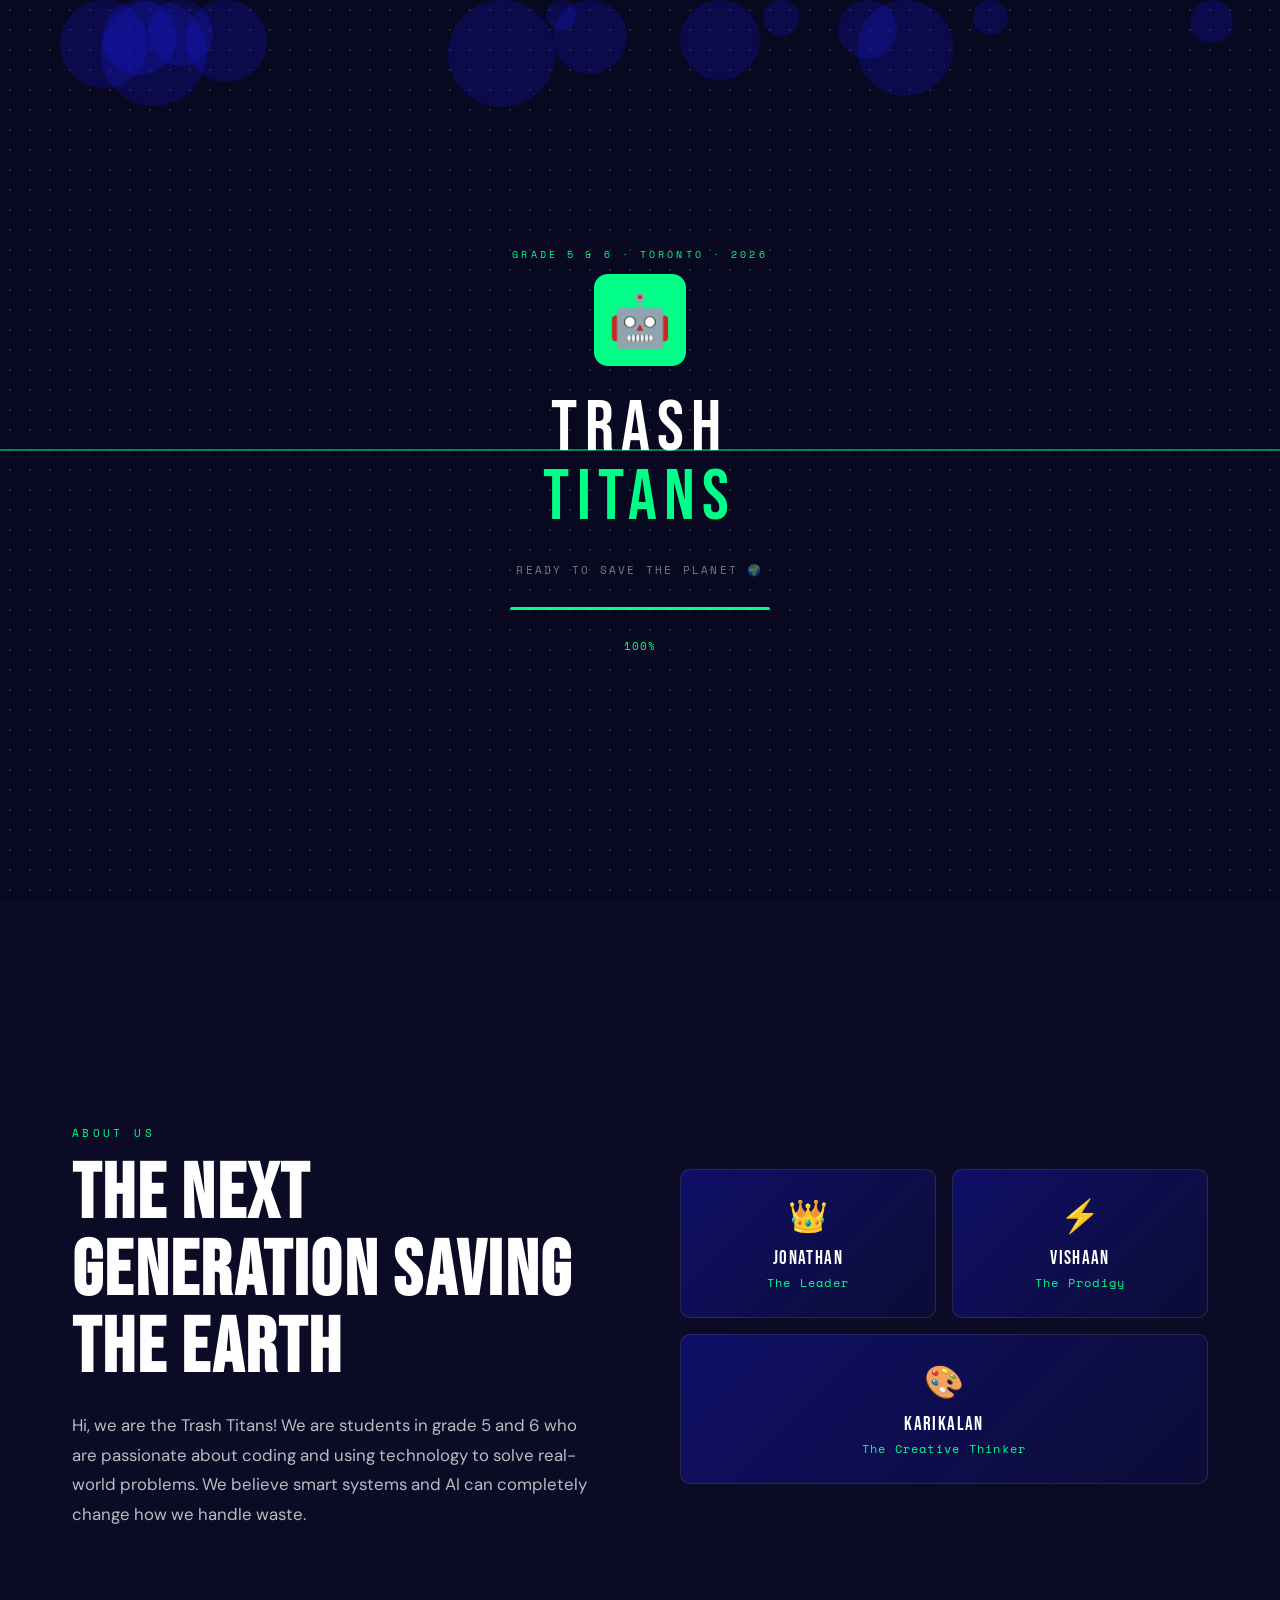
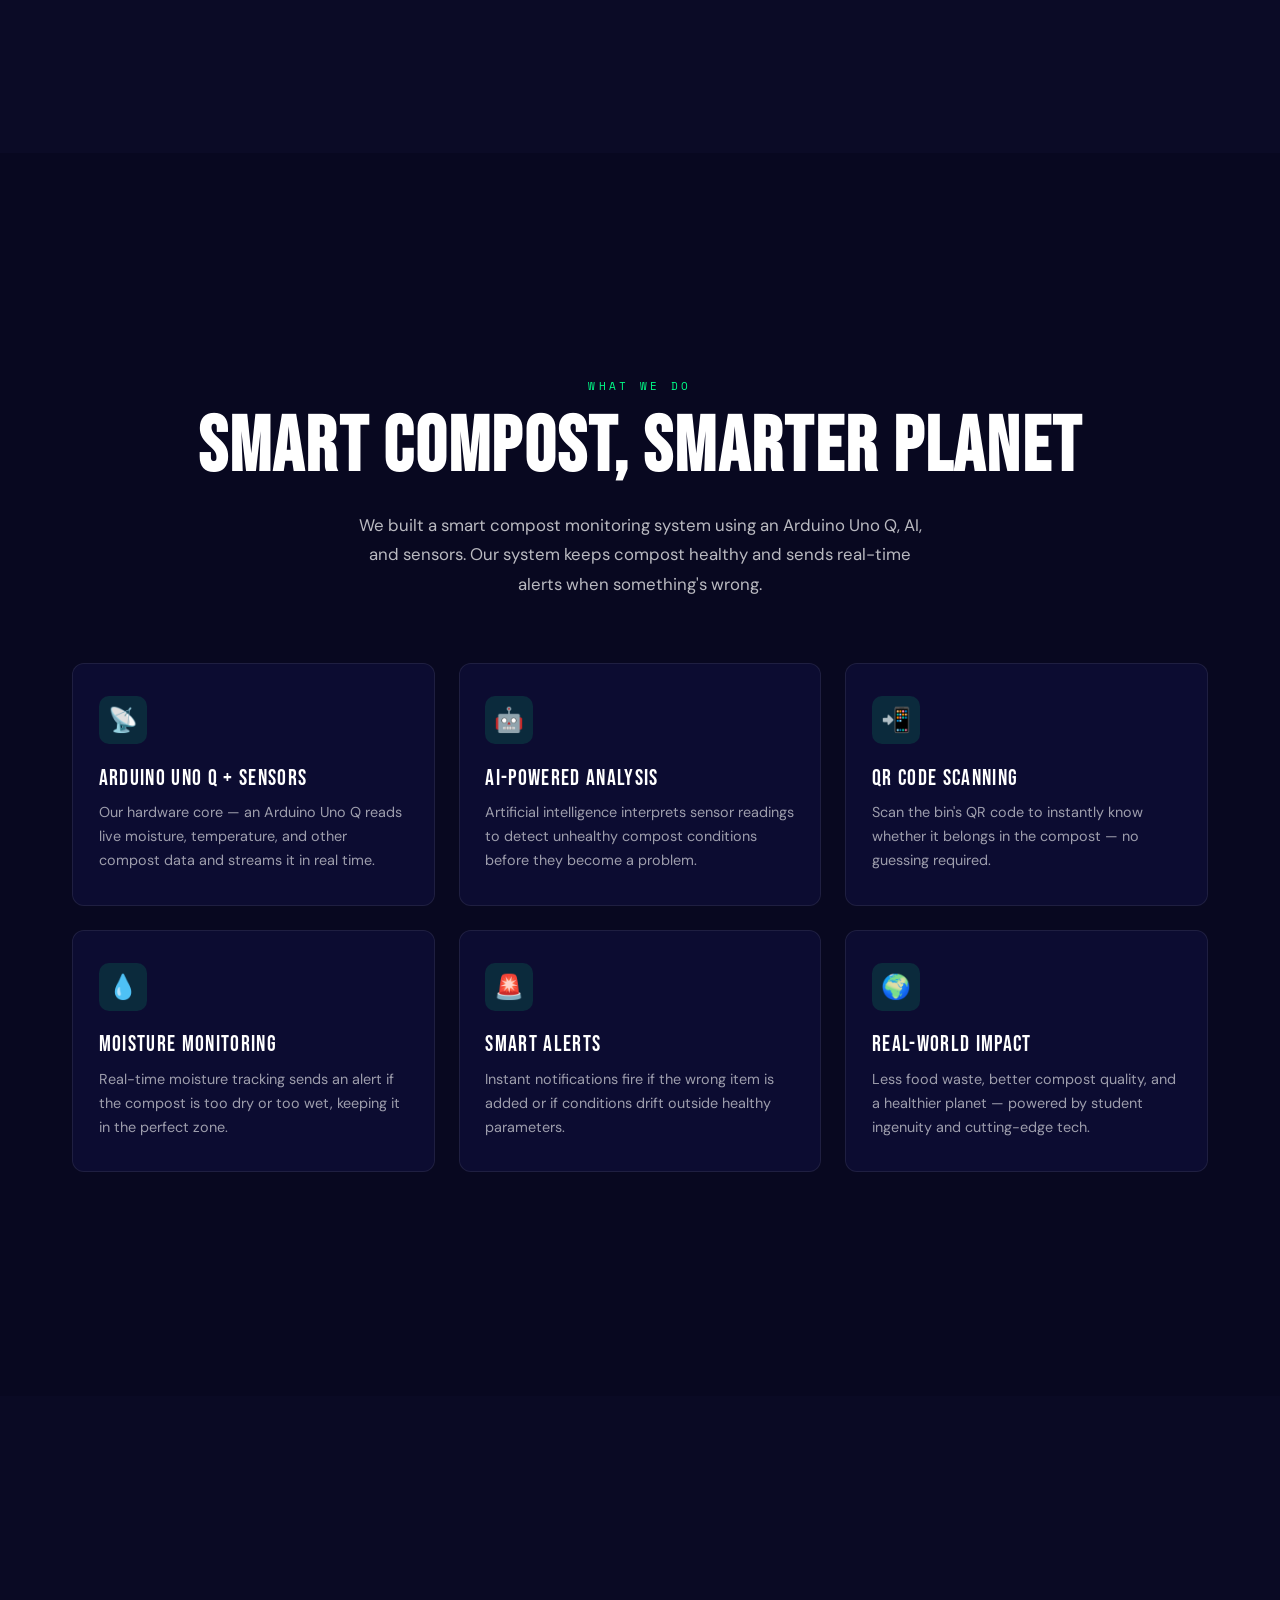
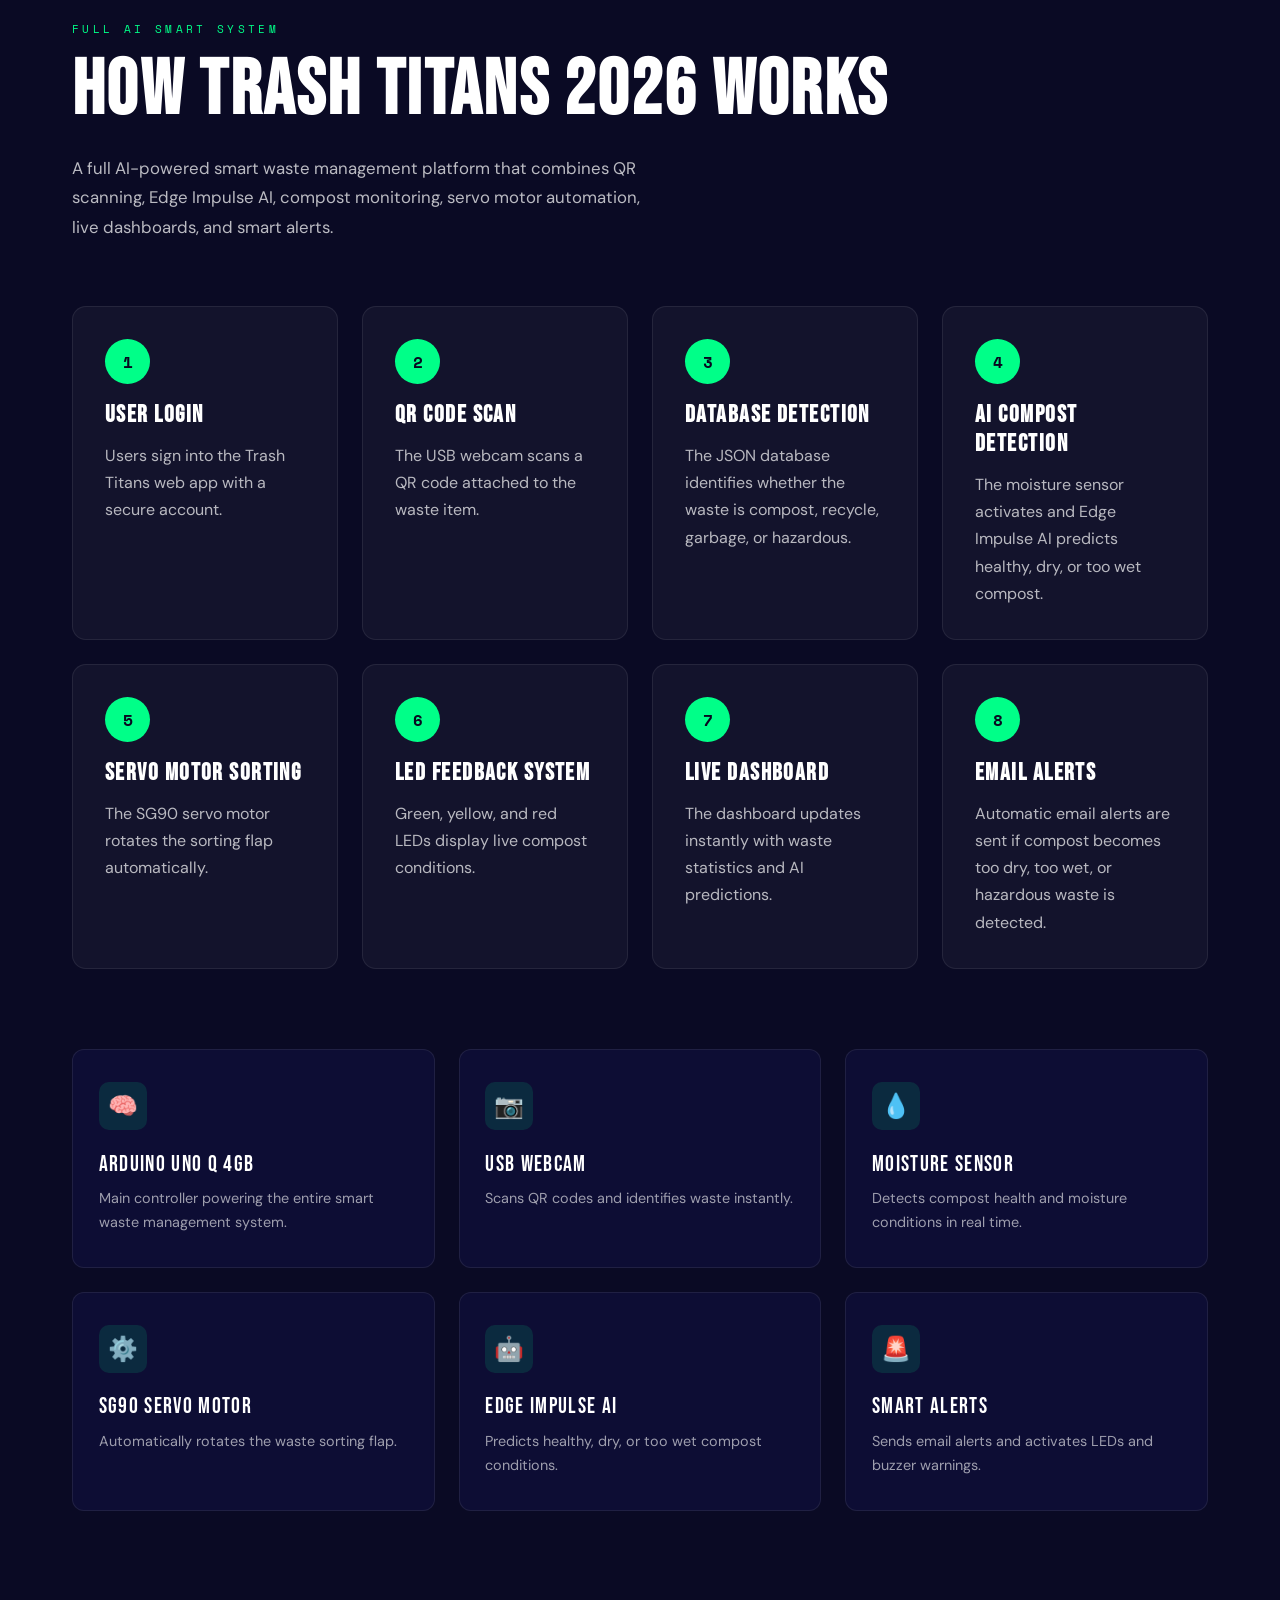
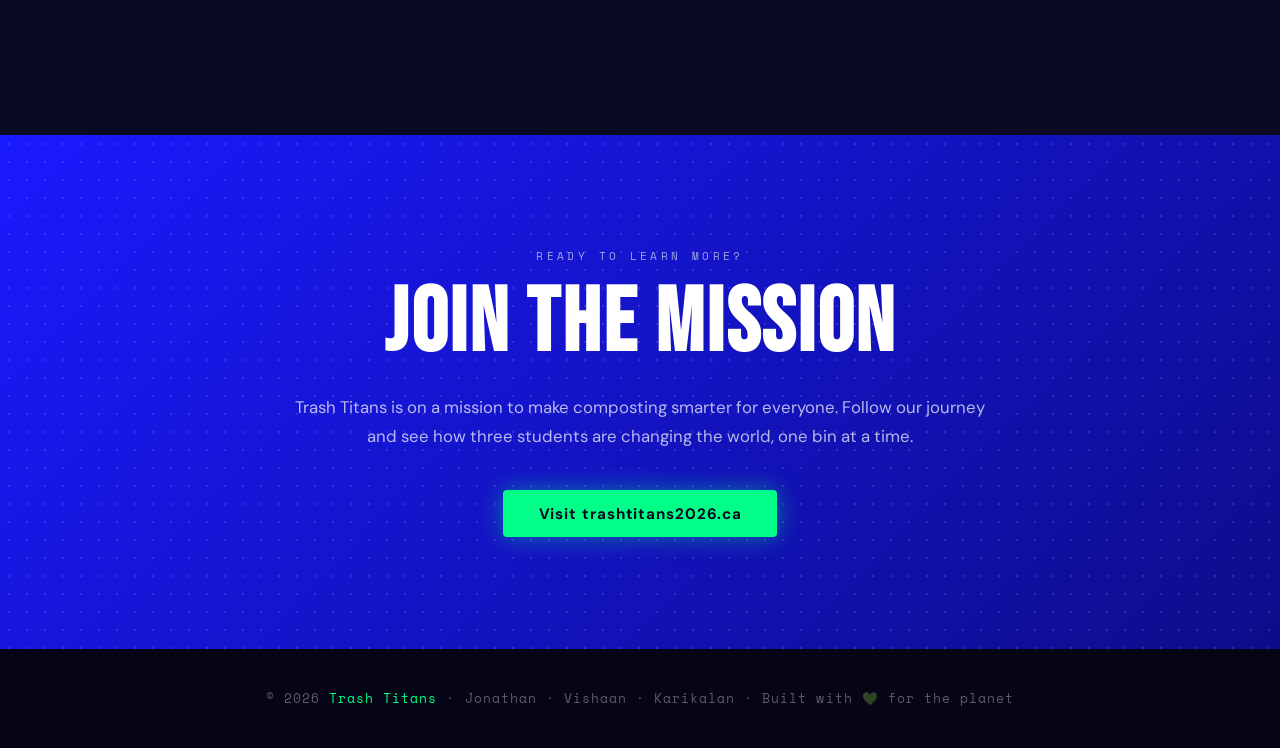
==== commit 1e4f0460: "Change team member name from Ashwin to Vishaan" ====
--- a/index.html
+++ b/index.html
@@ -521,7 +521,7 @@
         </div>
         <div class="team-card">
           <span class="emoji">⚡</span>
-          <div class="name">Ashwin</div>
+          <div class="name">Vishaan</div>
           <div class="role">The Prodigy</div>
         </div>
         <div class="team-card wide">
@@ -708,7 +708,7 @@
 <!--               FOOTER                   -->
 <!-- ═══════════════════════════════════════ -->
 <footer>
-  © 2026 <span>Trash Titans</span> · Jonathan · Ashwin · Karikalan · Built with 💚 for the planet
+  © 2026 <span>Trash Titans</span> · Jonathan · Vishaan · Karikalan · Built with 💚 for the planet
 </footer>
 
 <!-- ═══════════════════════════════════════ -->
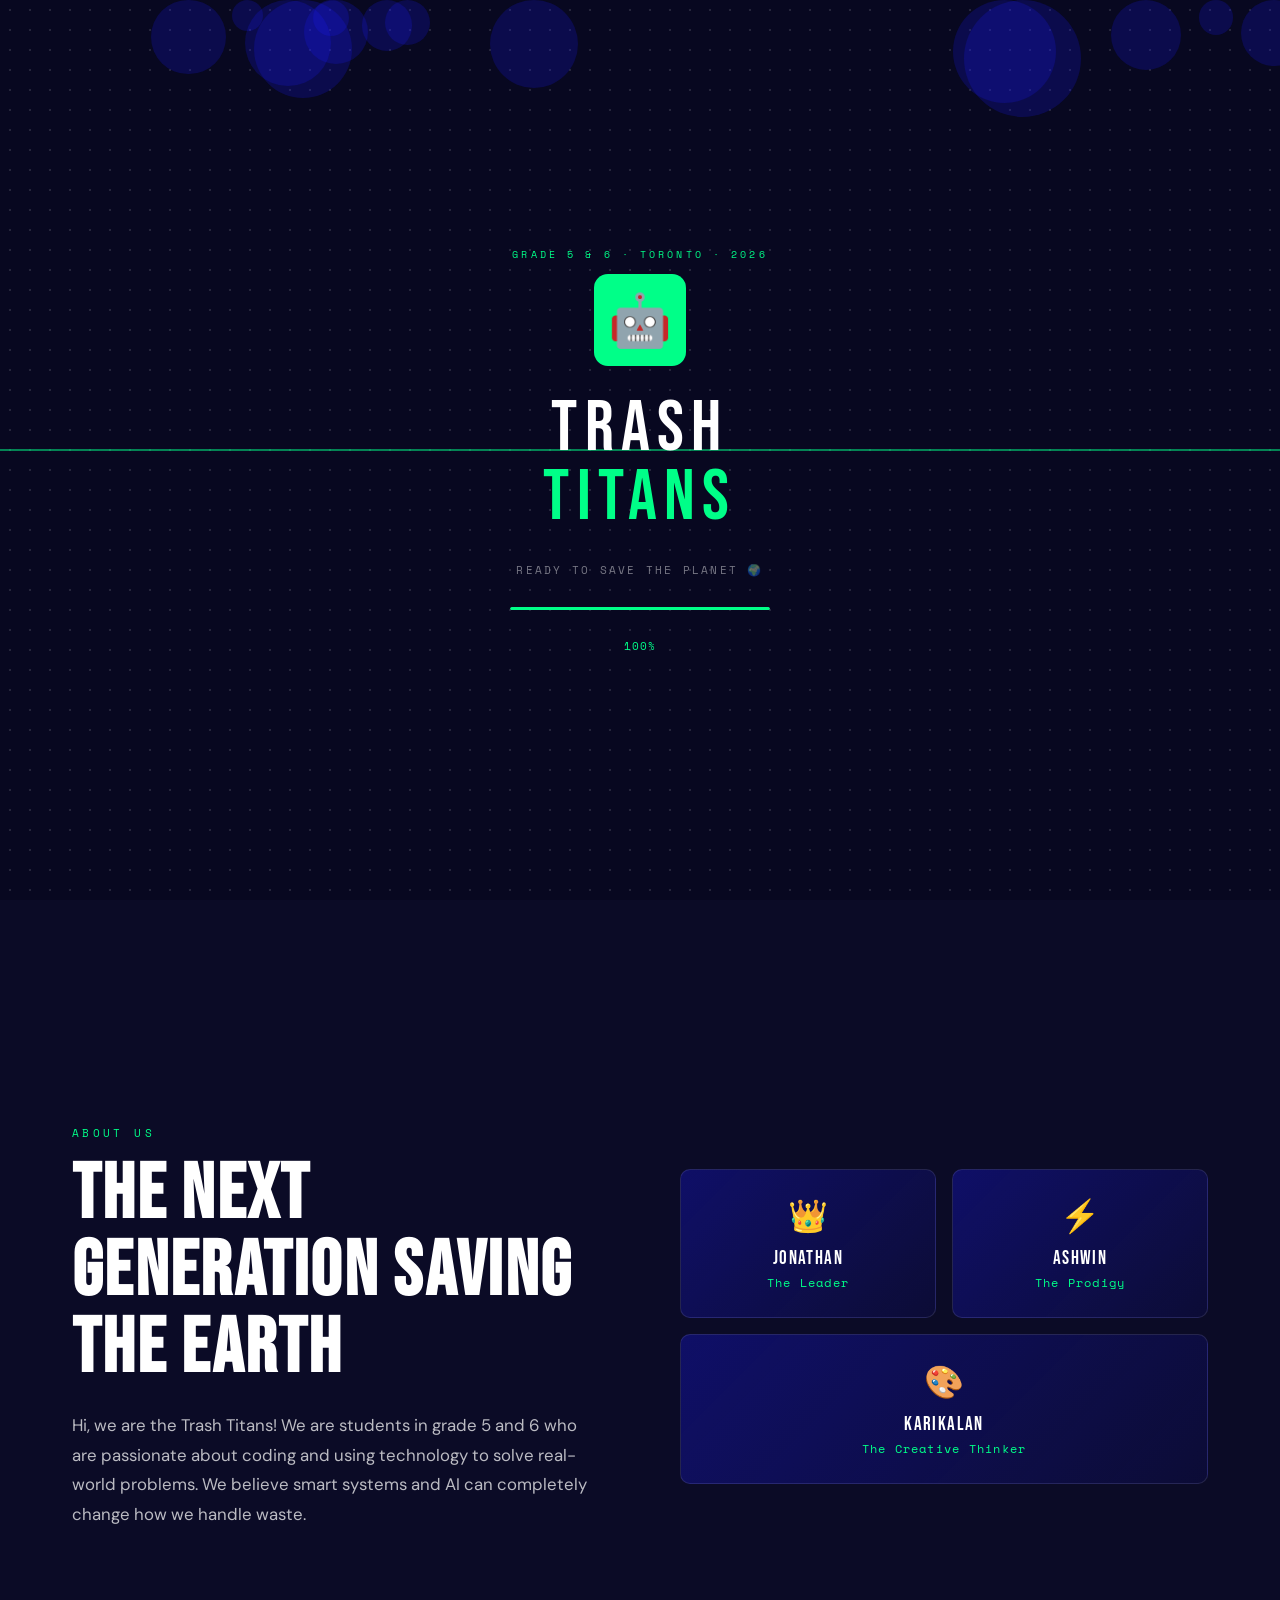
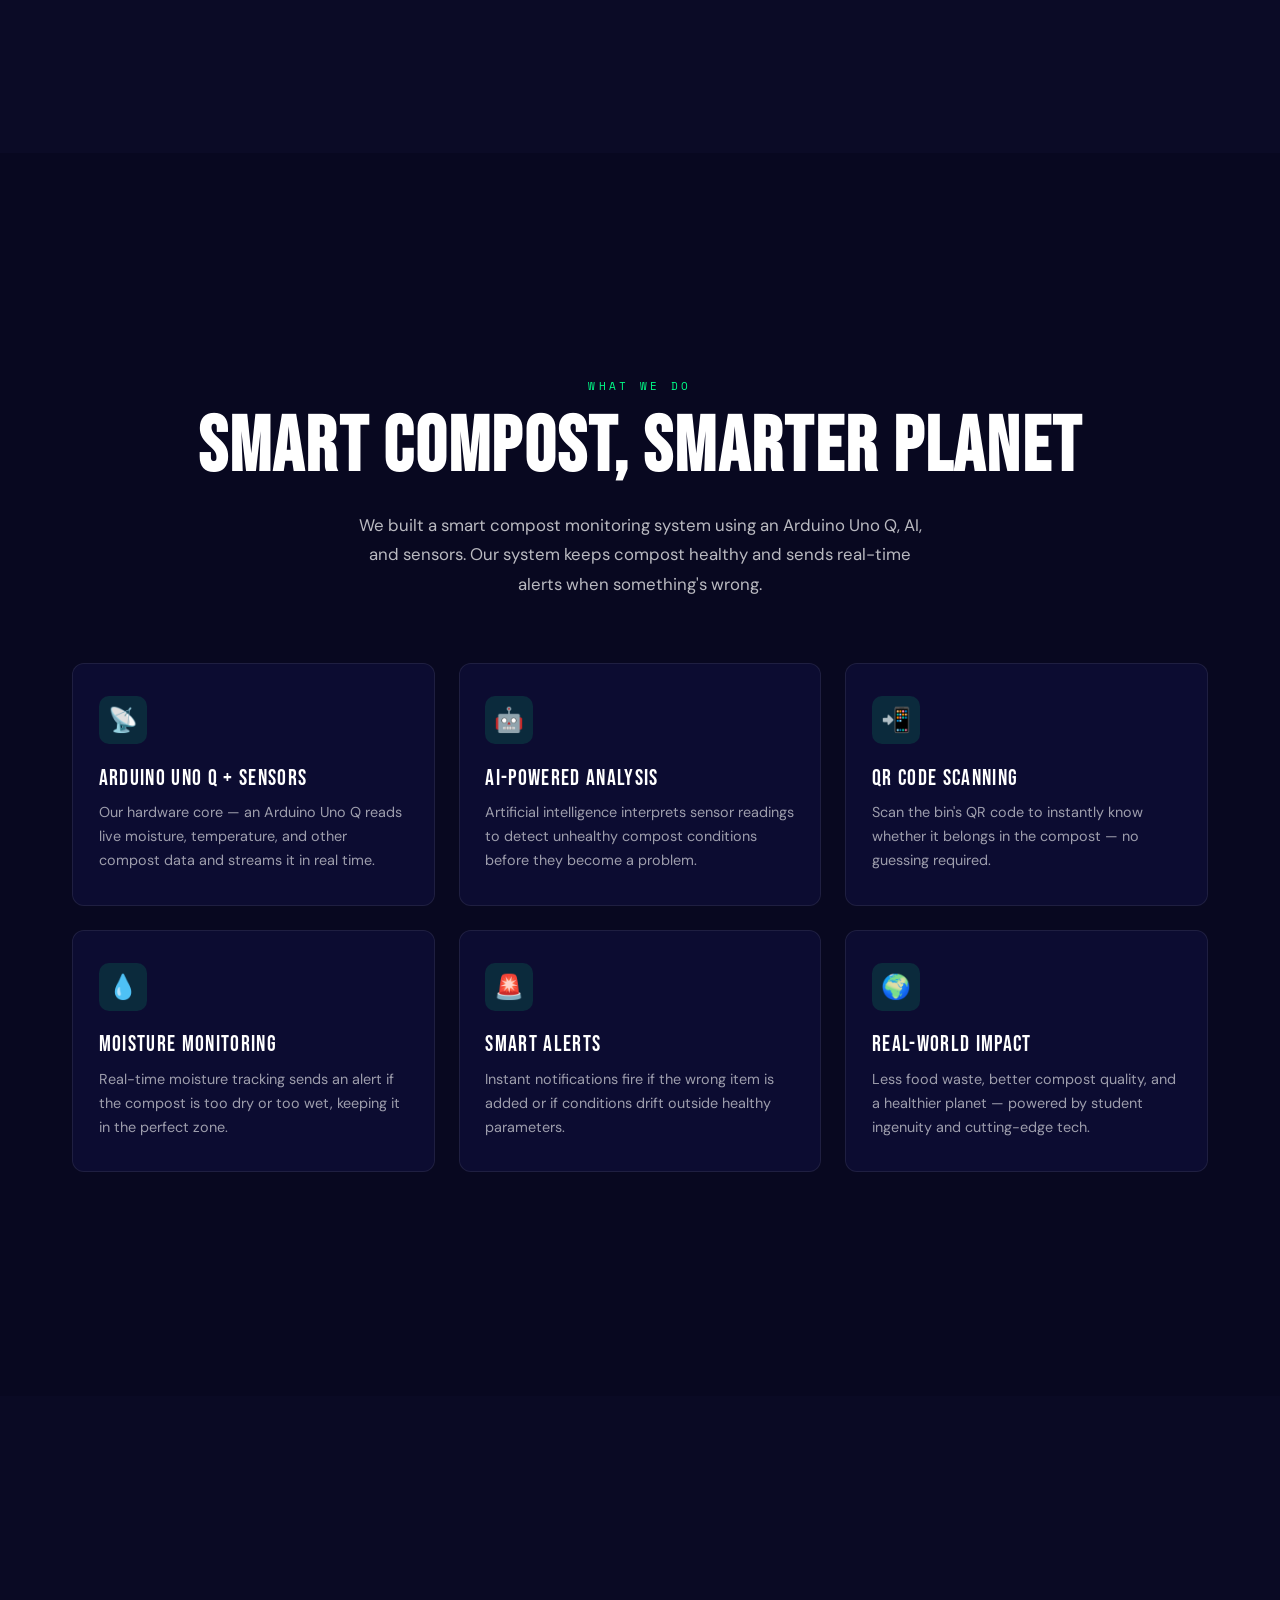
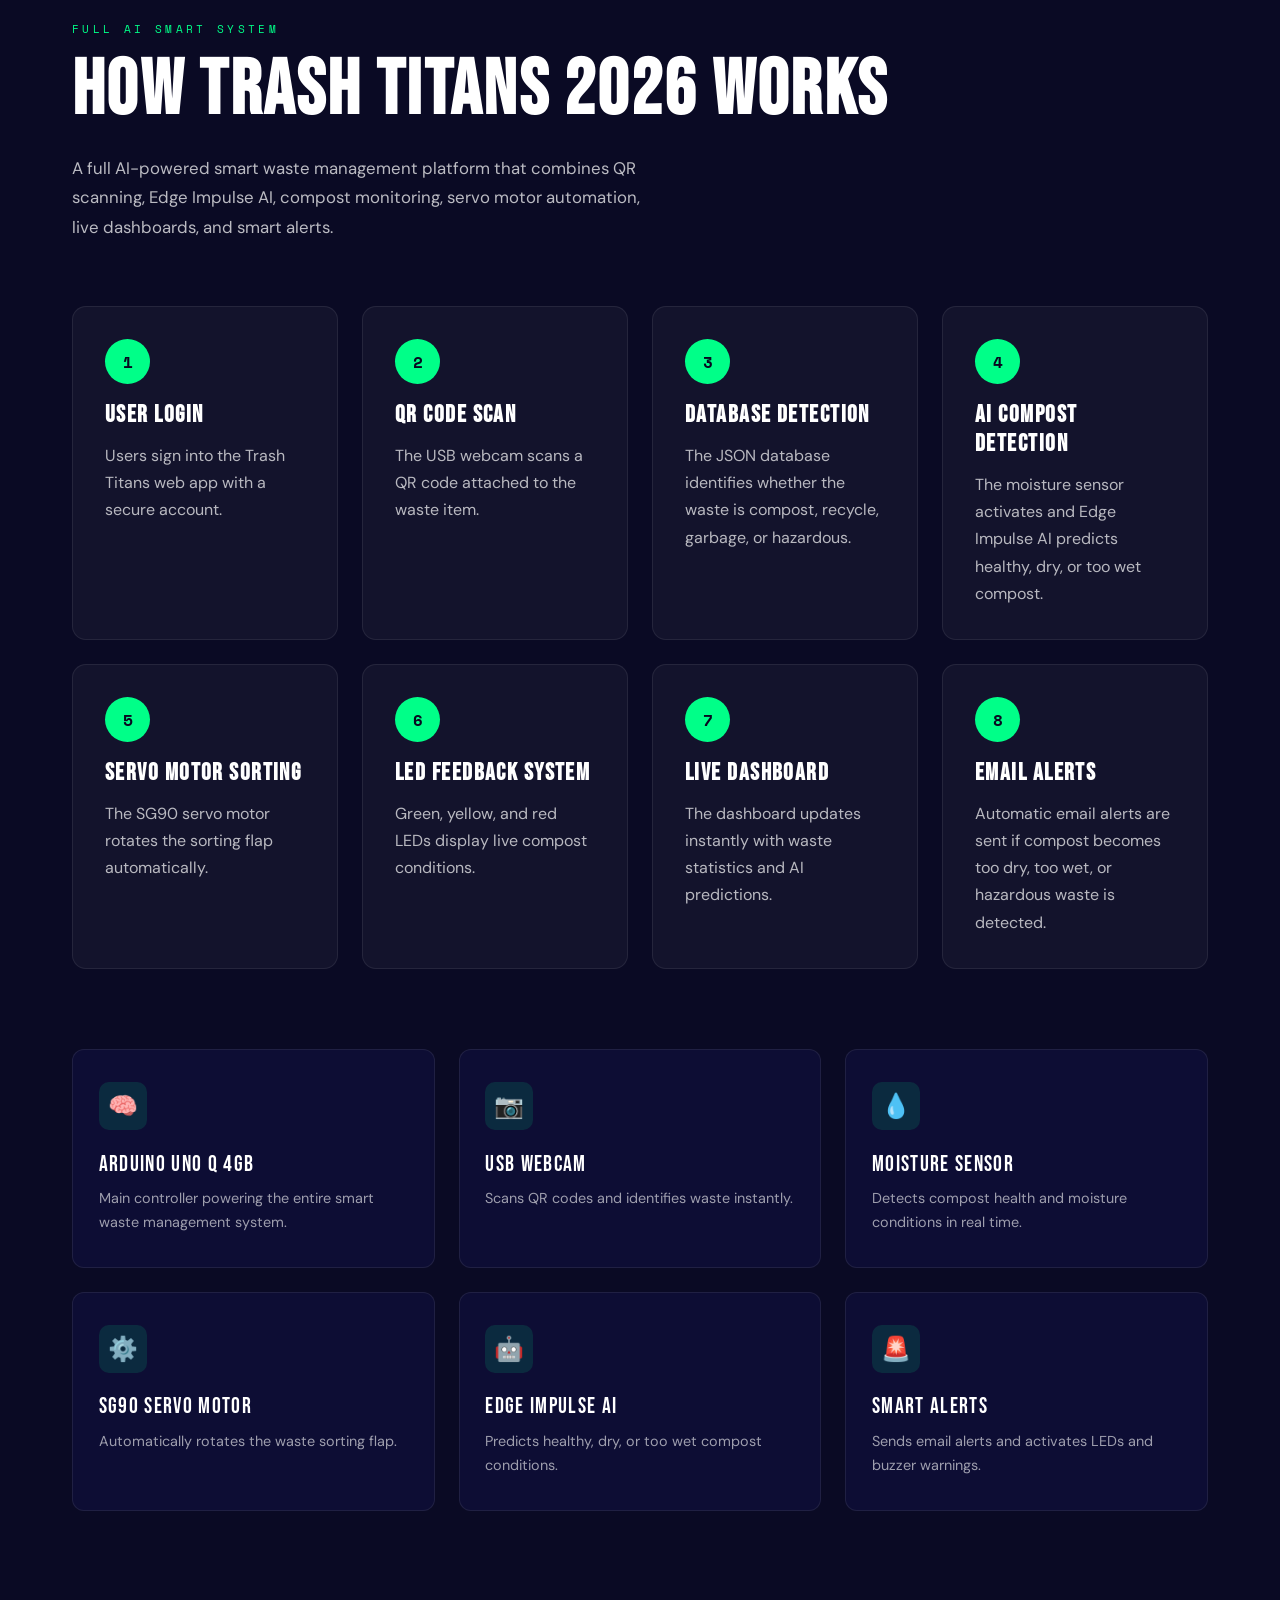
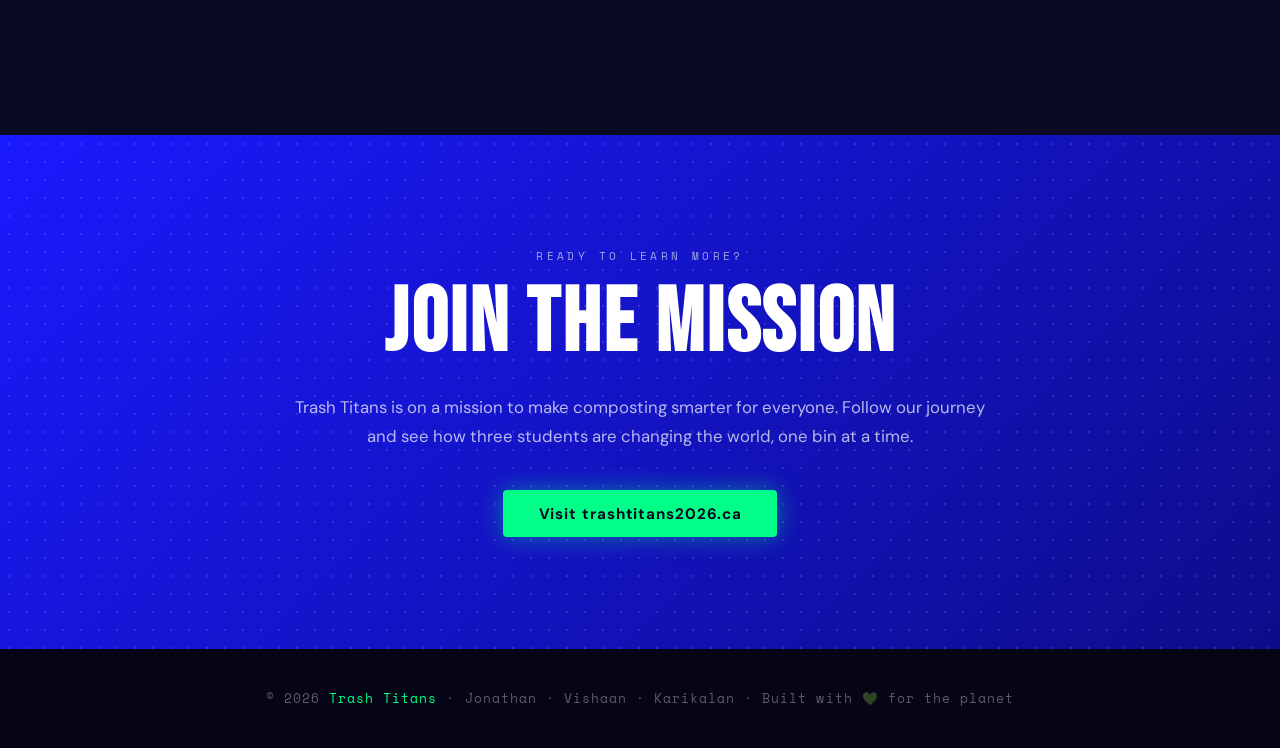
==== commit 57ced560: "Change team member name from Vishaan to Ashwin" ====
--- a/index.html
+++ b/index.html
@@ -521,7 +521,7 @@
         </div>
         <div class="team-card">
           <span class="emoji">⚡</span>
-          <div class="name">Vishaan</div>
+          <div class="name">Ashwin</div>
           <div class="role">The Prodigy</div>
         </div>
         <div class="team-card wide">
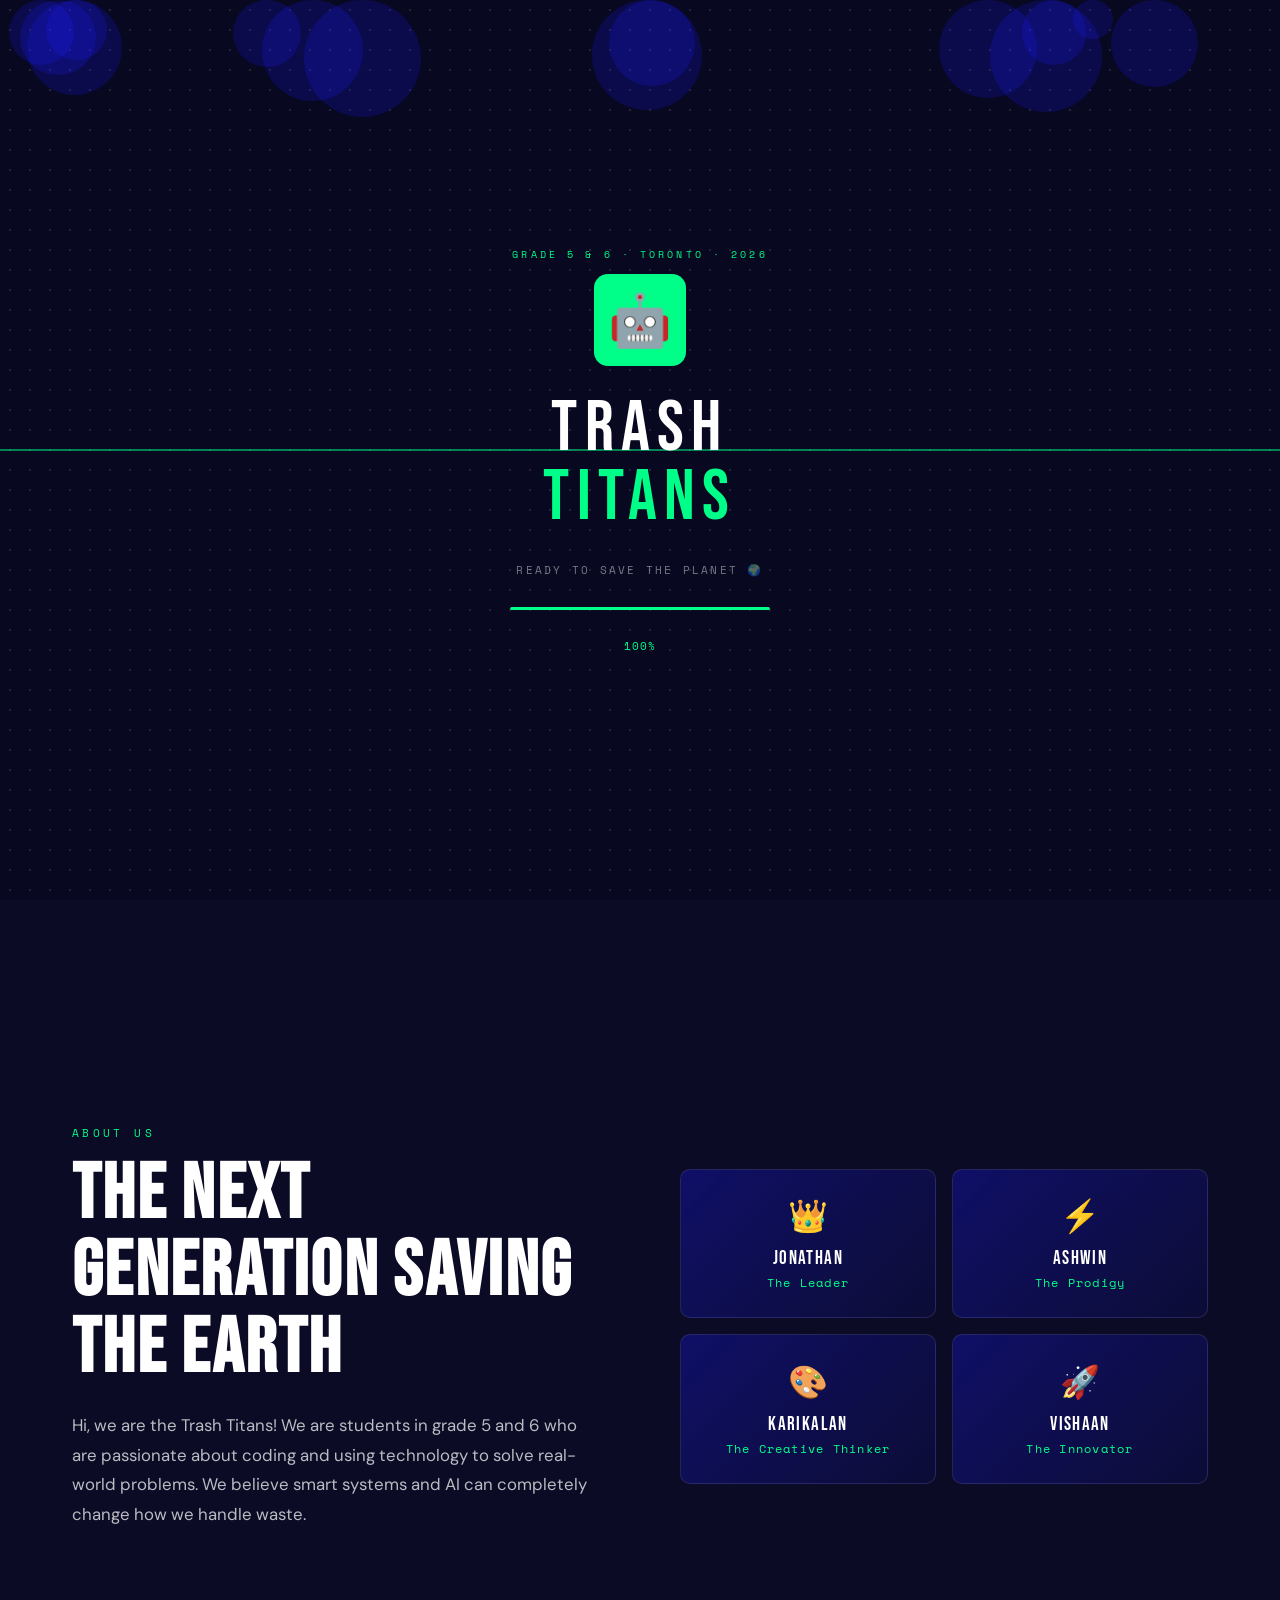
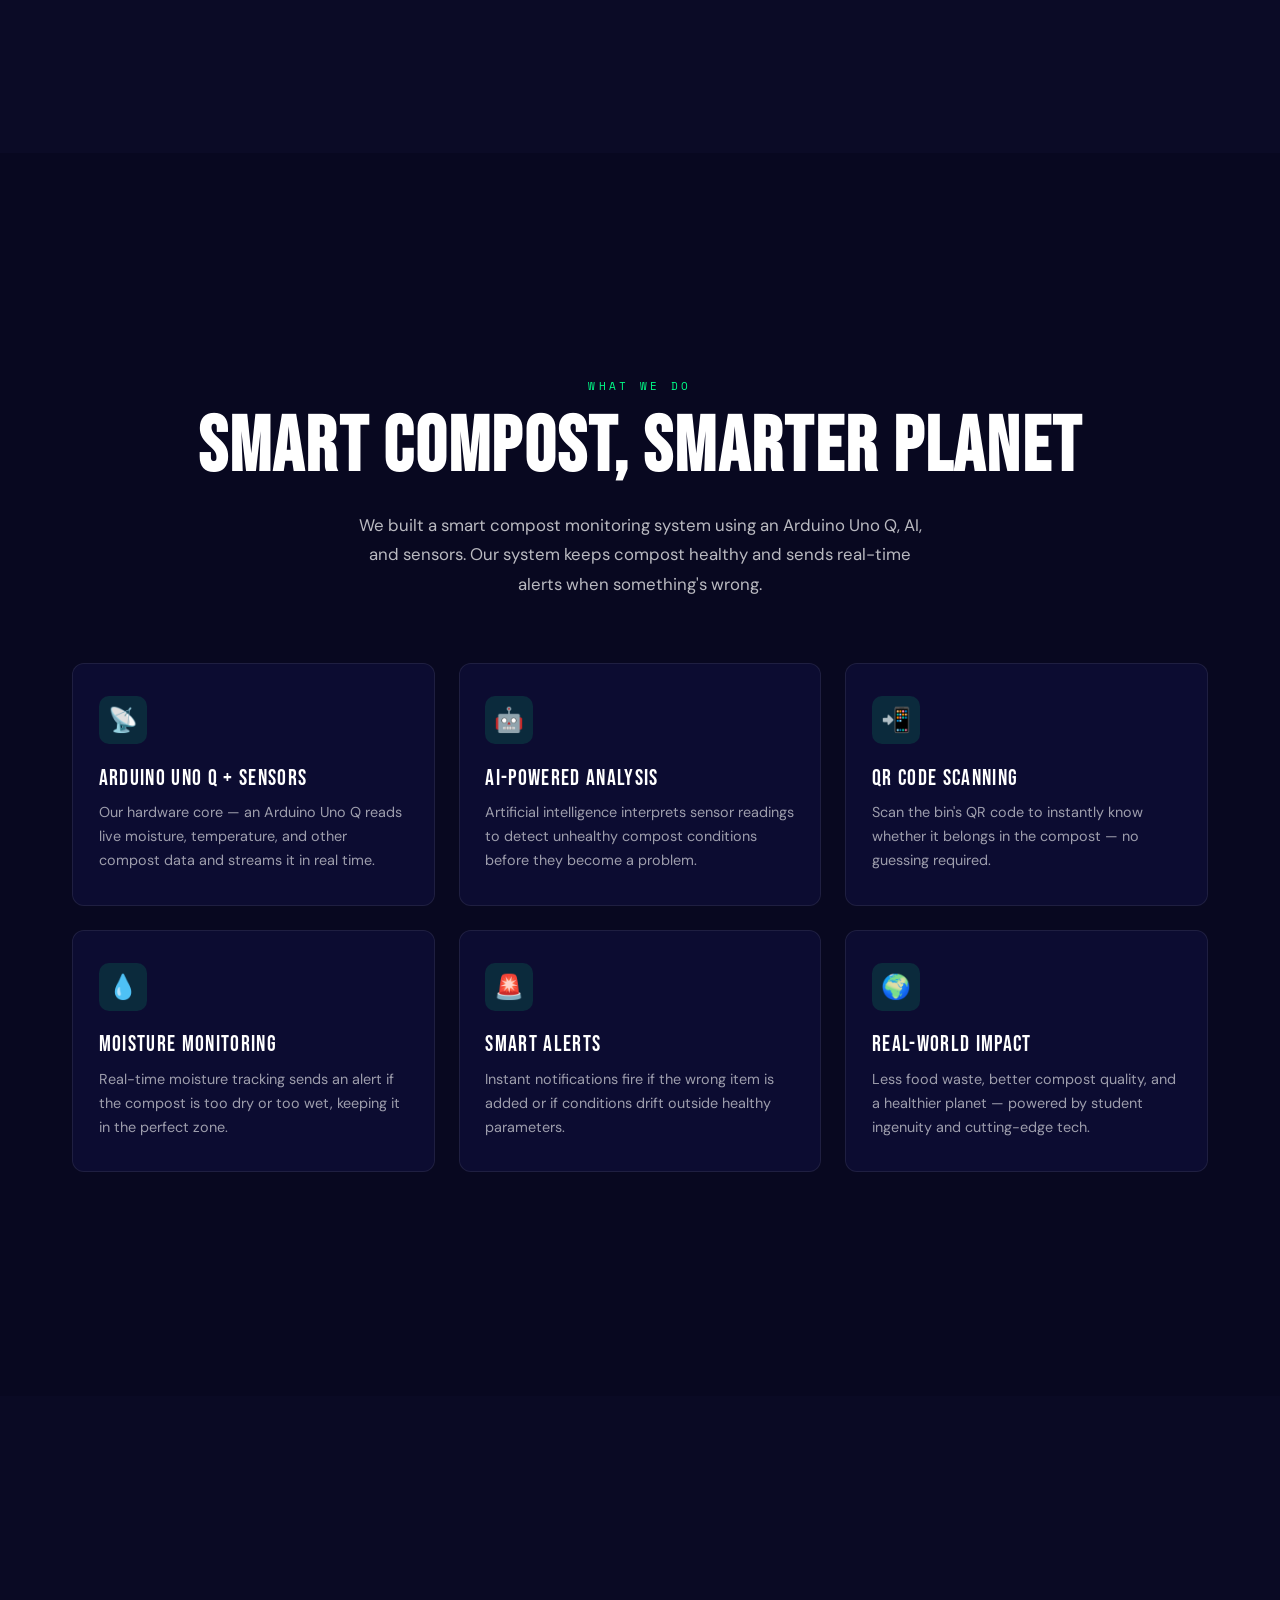
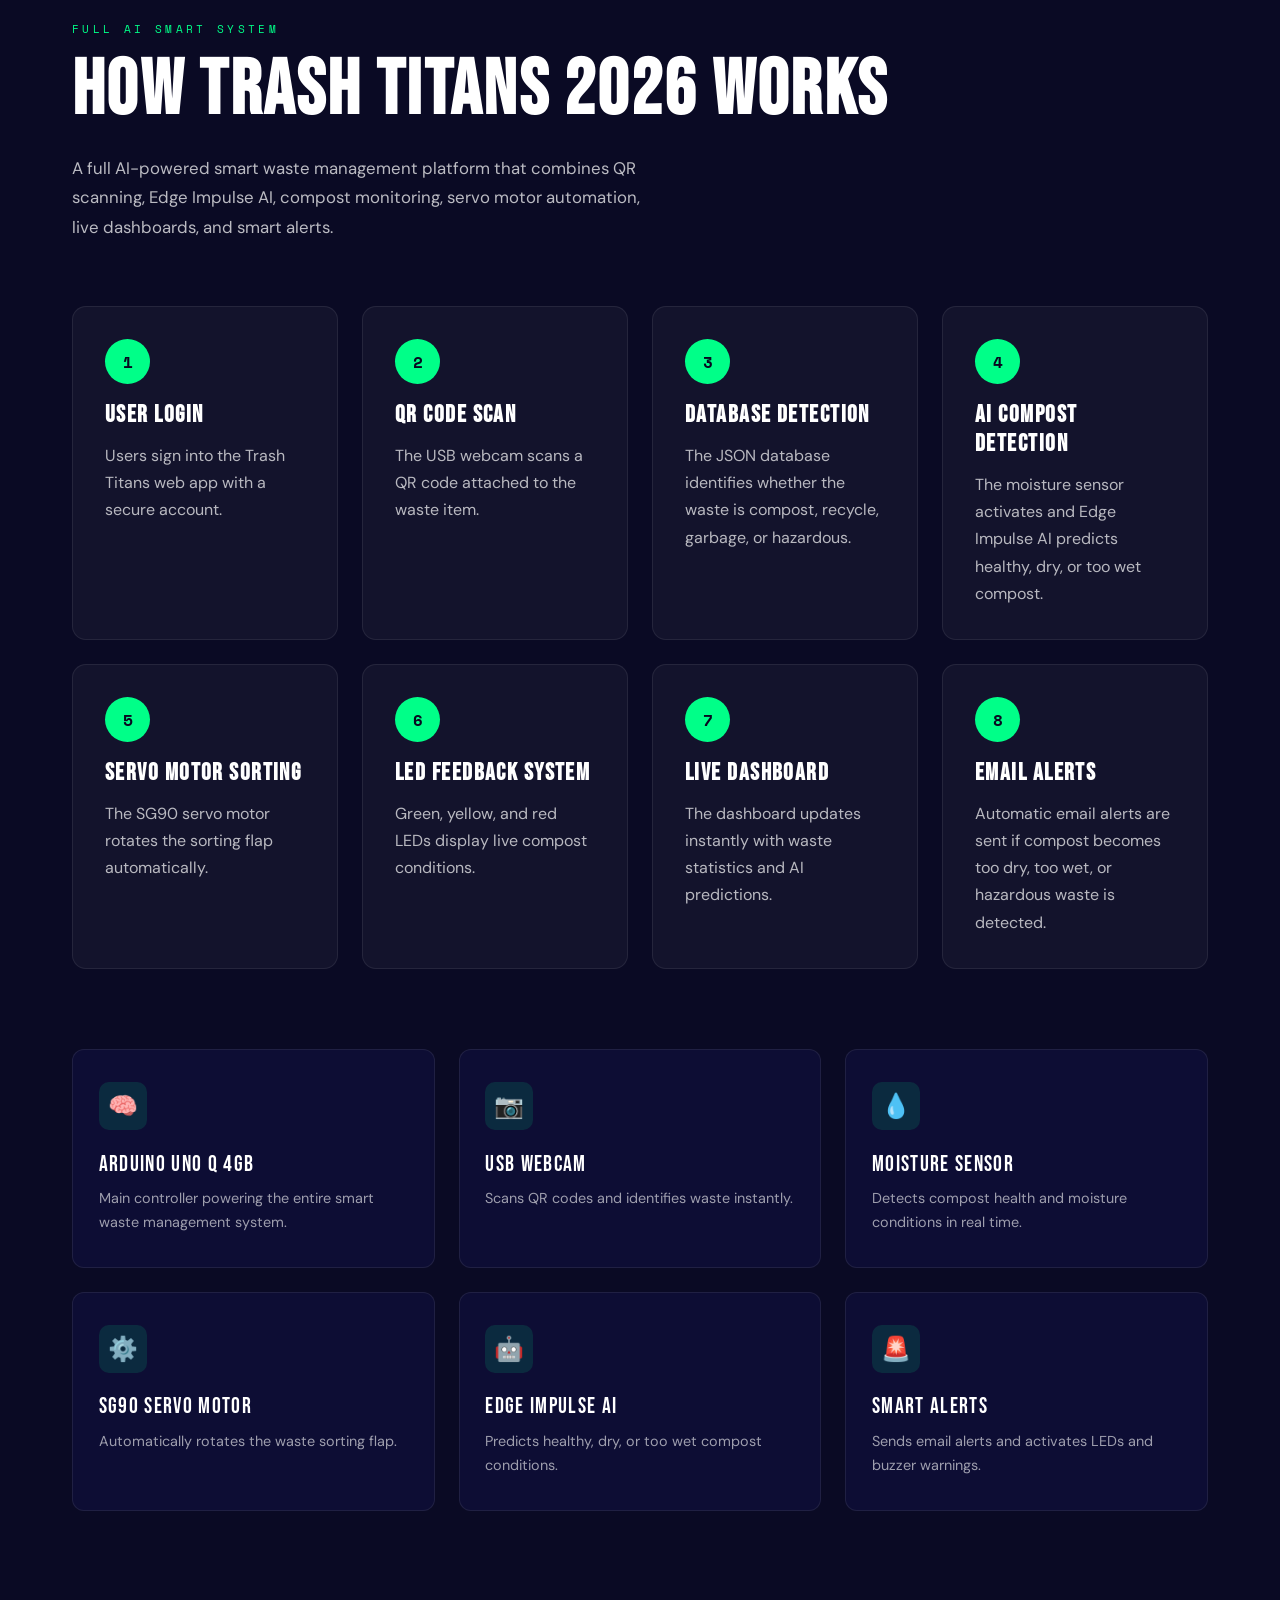
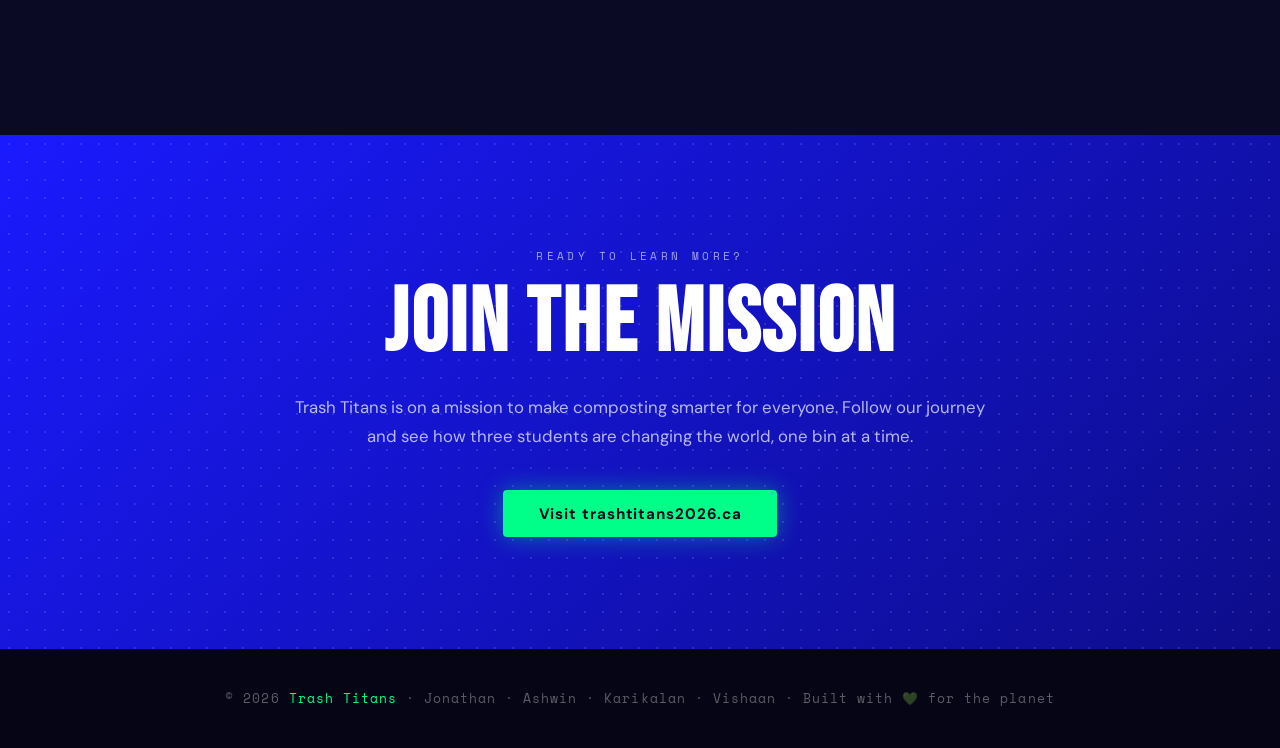
==== commit bb0598f3: "Add Teammate Vishaan" ====
--- a/index.html
+++ b/index.html
@@ -483,7 +483,7 @@
     <h1 class="hero-title">The Future of<br><em>Garbage</em><br>Management</h1>
     <p class="hero-sub">
       Smart compost monitoring powered by AI, an Arduino Uno Q, and sensors —
-      built by three students who refuse to let waste be a problem.
+      built by four students who refuse to let waste be a problem.
     </p>
     <div class="hero-actions">
       <a href="#platform" class="btn-primary">See How It Works</a>
@@ -524,10 +524,15 @@
           <div class="name">Ashwin</div>
           <div class="role">The Prodigy</div>
         </div>
-        <div class="team-card wide">
+        <div class="team-card">
           <span class="emoji">🎨</span>
           <div class="name">Karikalan</div>
           <div class="role">The Creative Thinker</div>
+        </div>
+        <div class="team-card">
+          <span class="emoji">🚀</span>
+          <div class="name">Vishaan</div>
+          <div class="role">The Innovator</div>
         </div>
       </div>
     </div>
@@ -708,7 +713,7 @@
 <!--               FOOTER                   -->
 <!-- ═══════════════════════════════════════ -->
 <footer>
-  © 2026 <span>Trash Titans</span> · Jonathan · Vishaan · Karikalan · Built with 💚 for the planet
+  © 2026 <span>Trash Titans</span> · Jonathan · Ashwin · Karikalan · Vishaan · Built with 💚 for the planet
 </footer>
 
 <!-- ═══════════════════════════════════════ -->
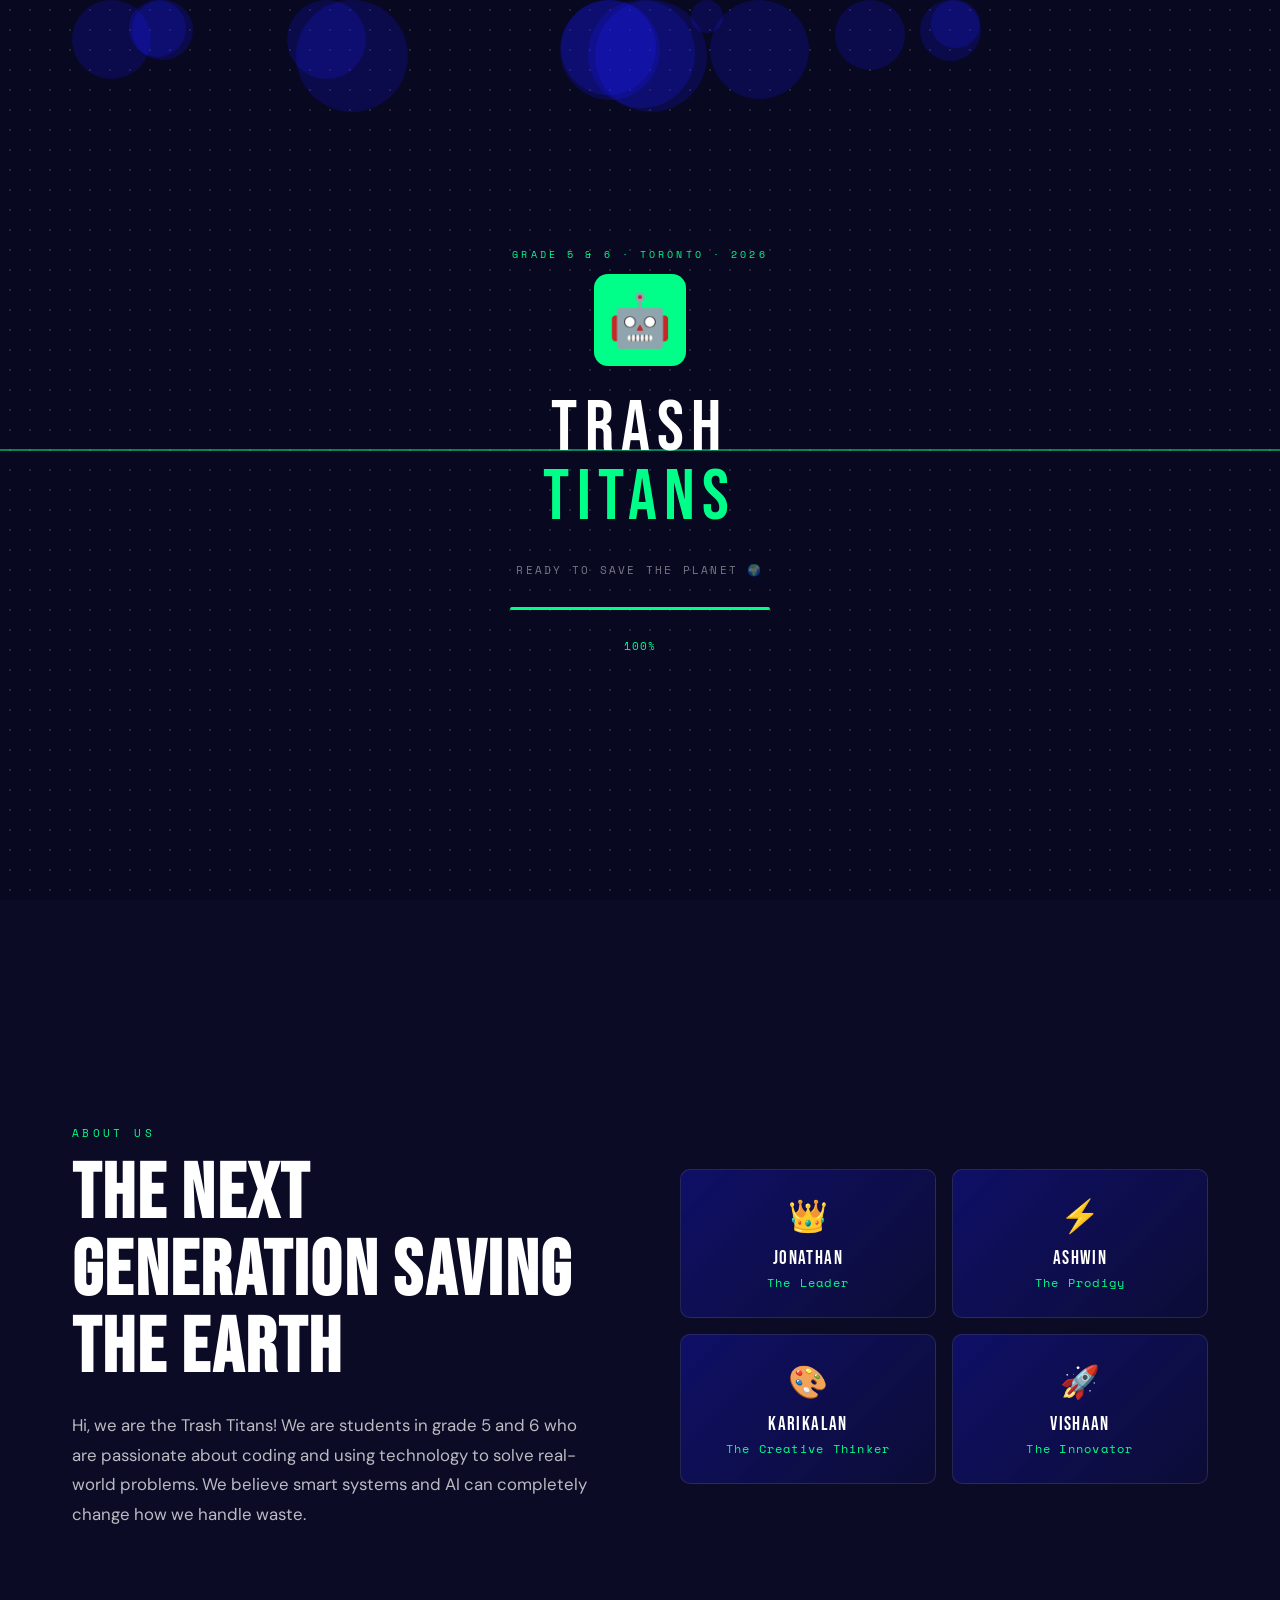
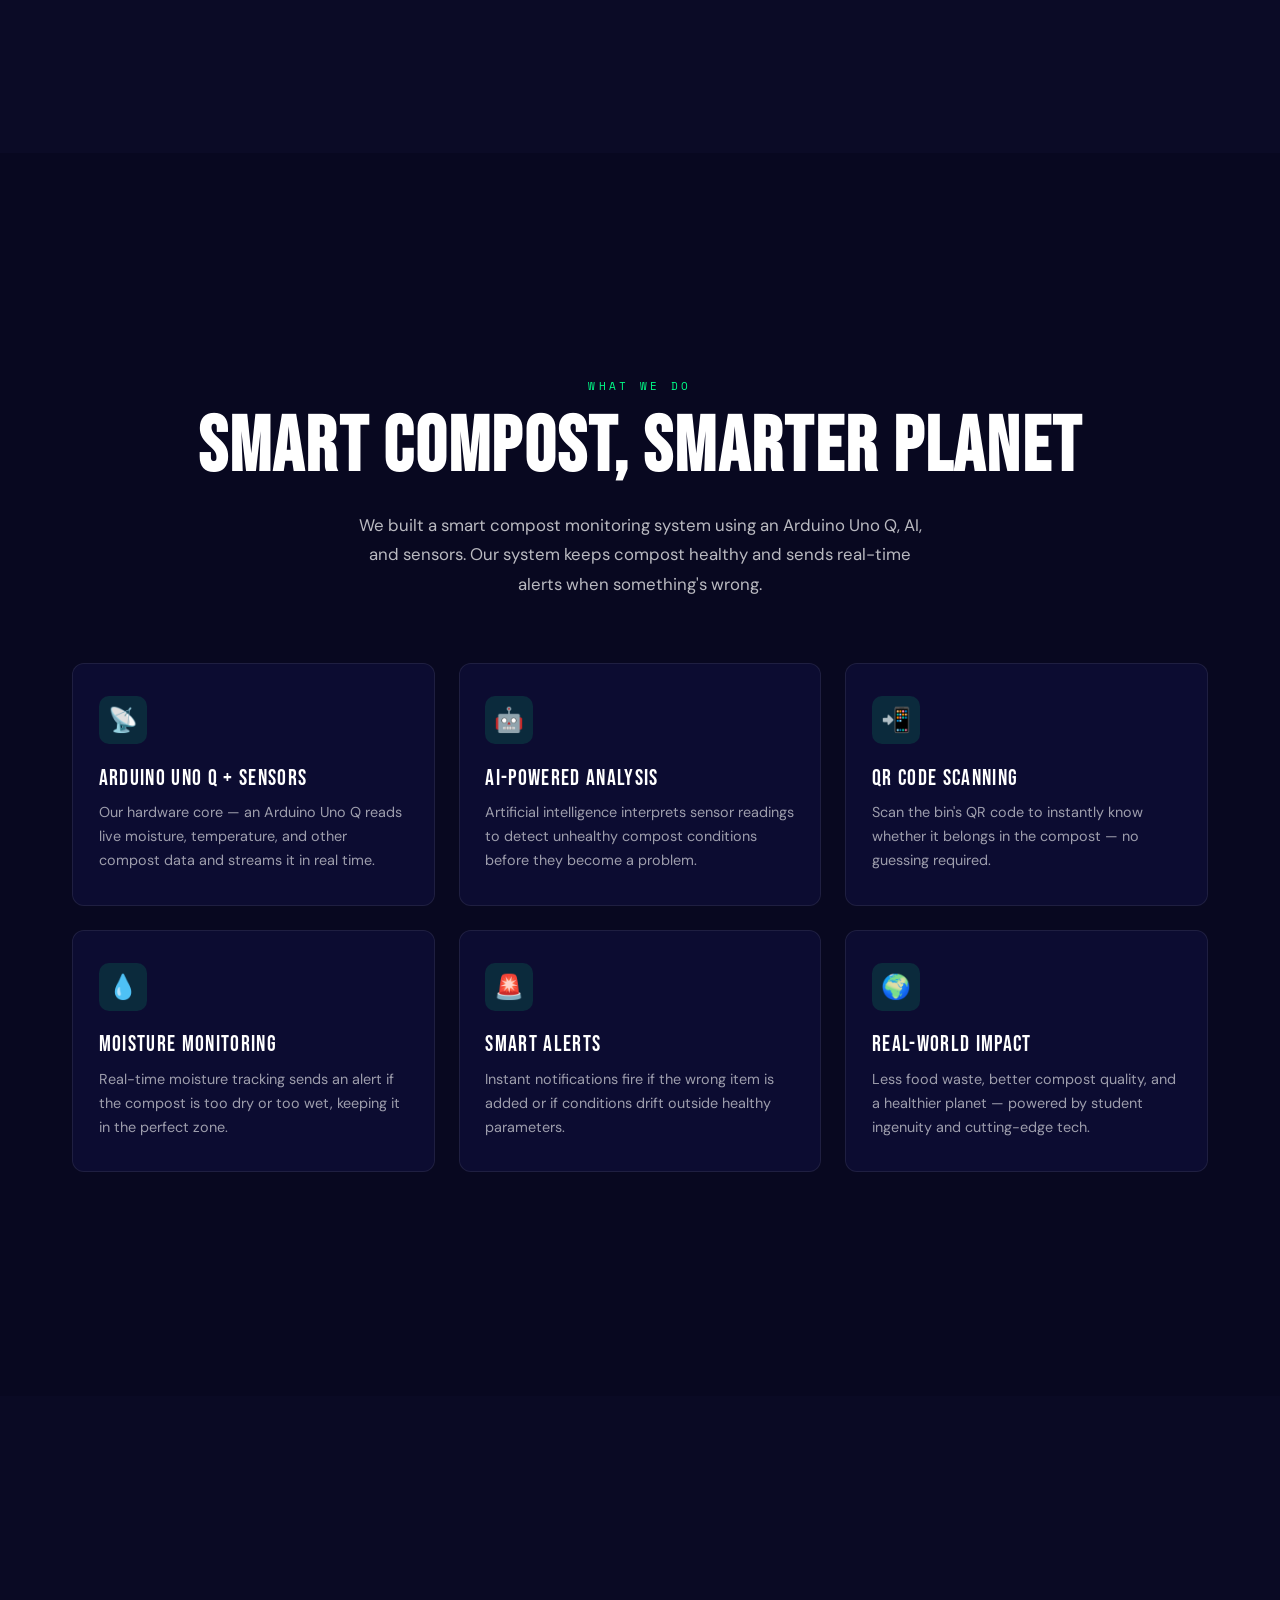
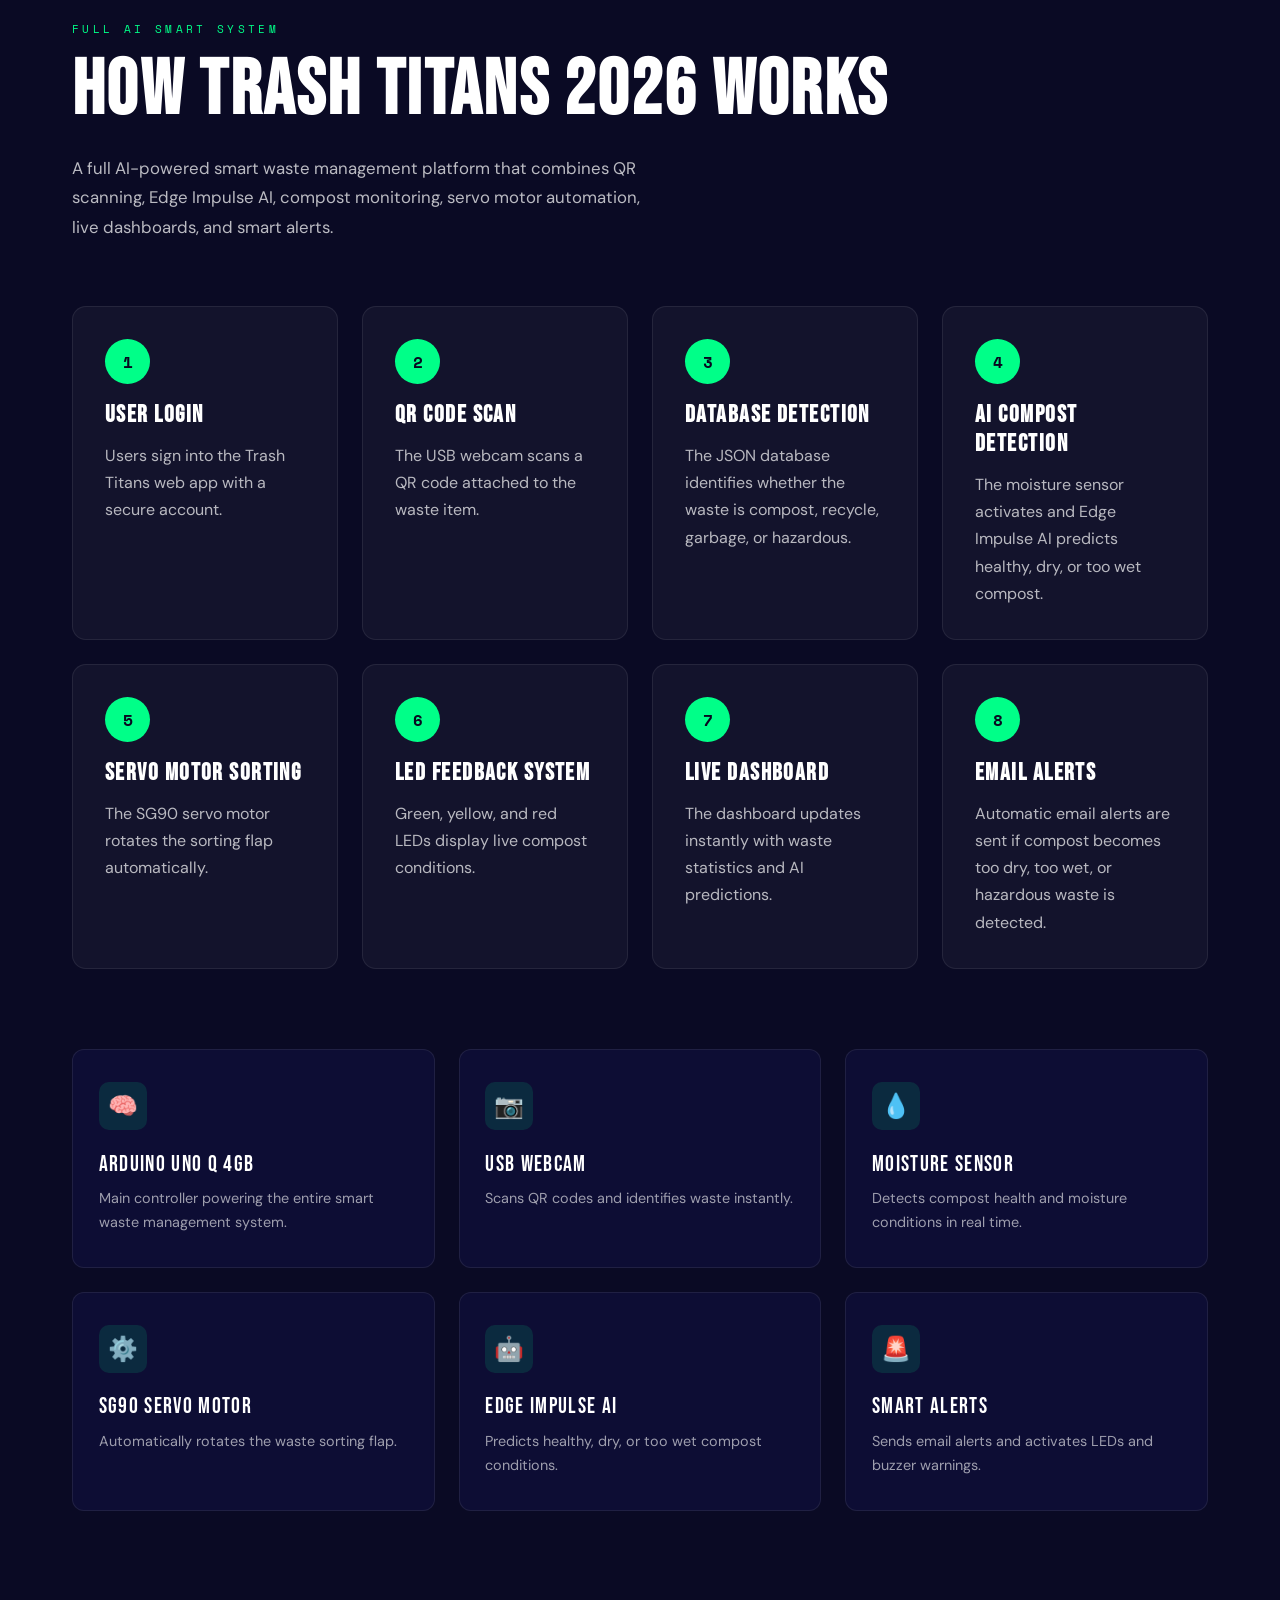
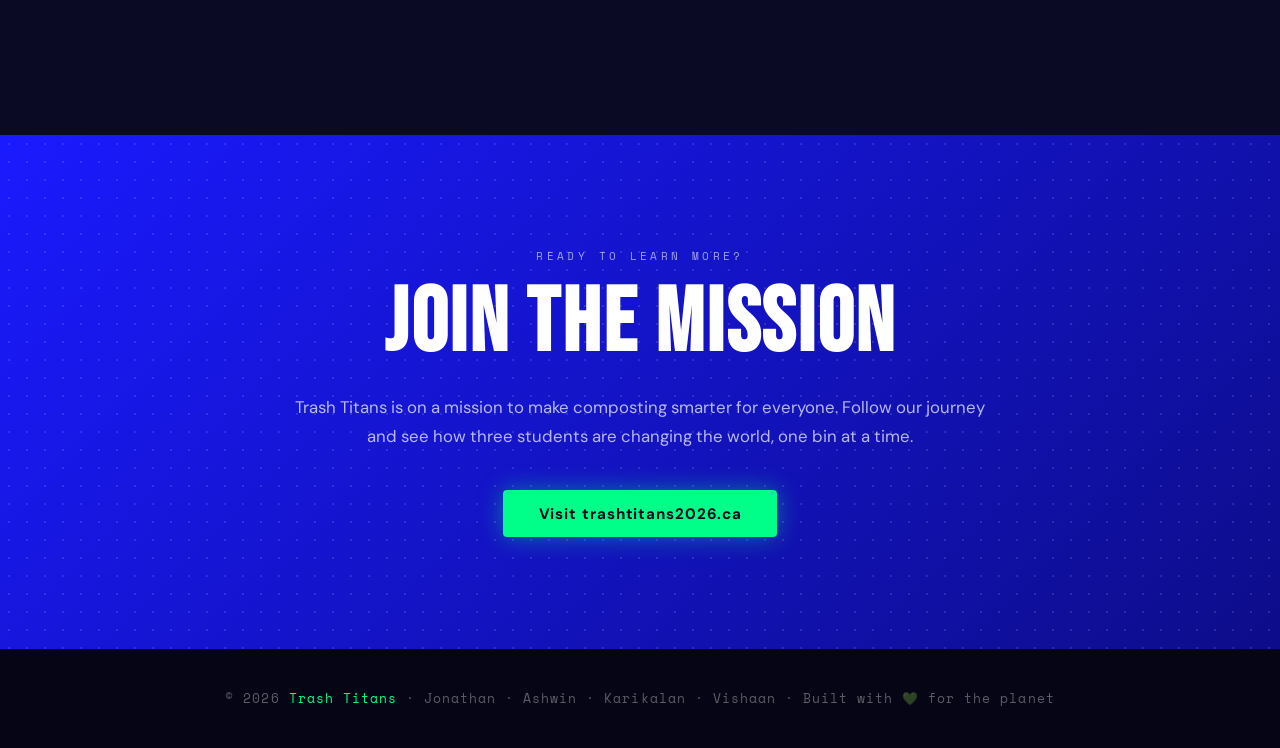
==== commit fc5934ba: "Update link to YouTube channel in index.html" ====
--- a/index.html
+++ b/index.html
@@ -705,7 +705,7 @@
       Trash Titans is on a mission to make composting smarter for everyone.
       Follow our journey and see how three students are changing the world, one bin at a time.
     </p>
-    <a href="https://www.trashtitans2026.ca" target="_blank" rel="noopener" class="btn-primary">Visit trashtitans2026.ca</a>
+    <a href="https://www.youtube.com/@Trash_Titans" target="_blank" rel="noopener" class="btn-primary">Visit trashtitans2026.ca</a>
   </div>
 </section>
 
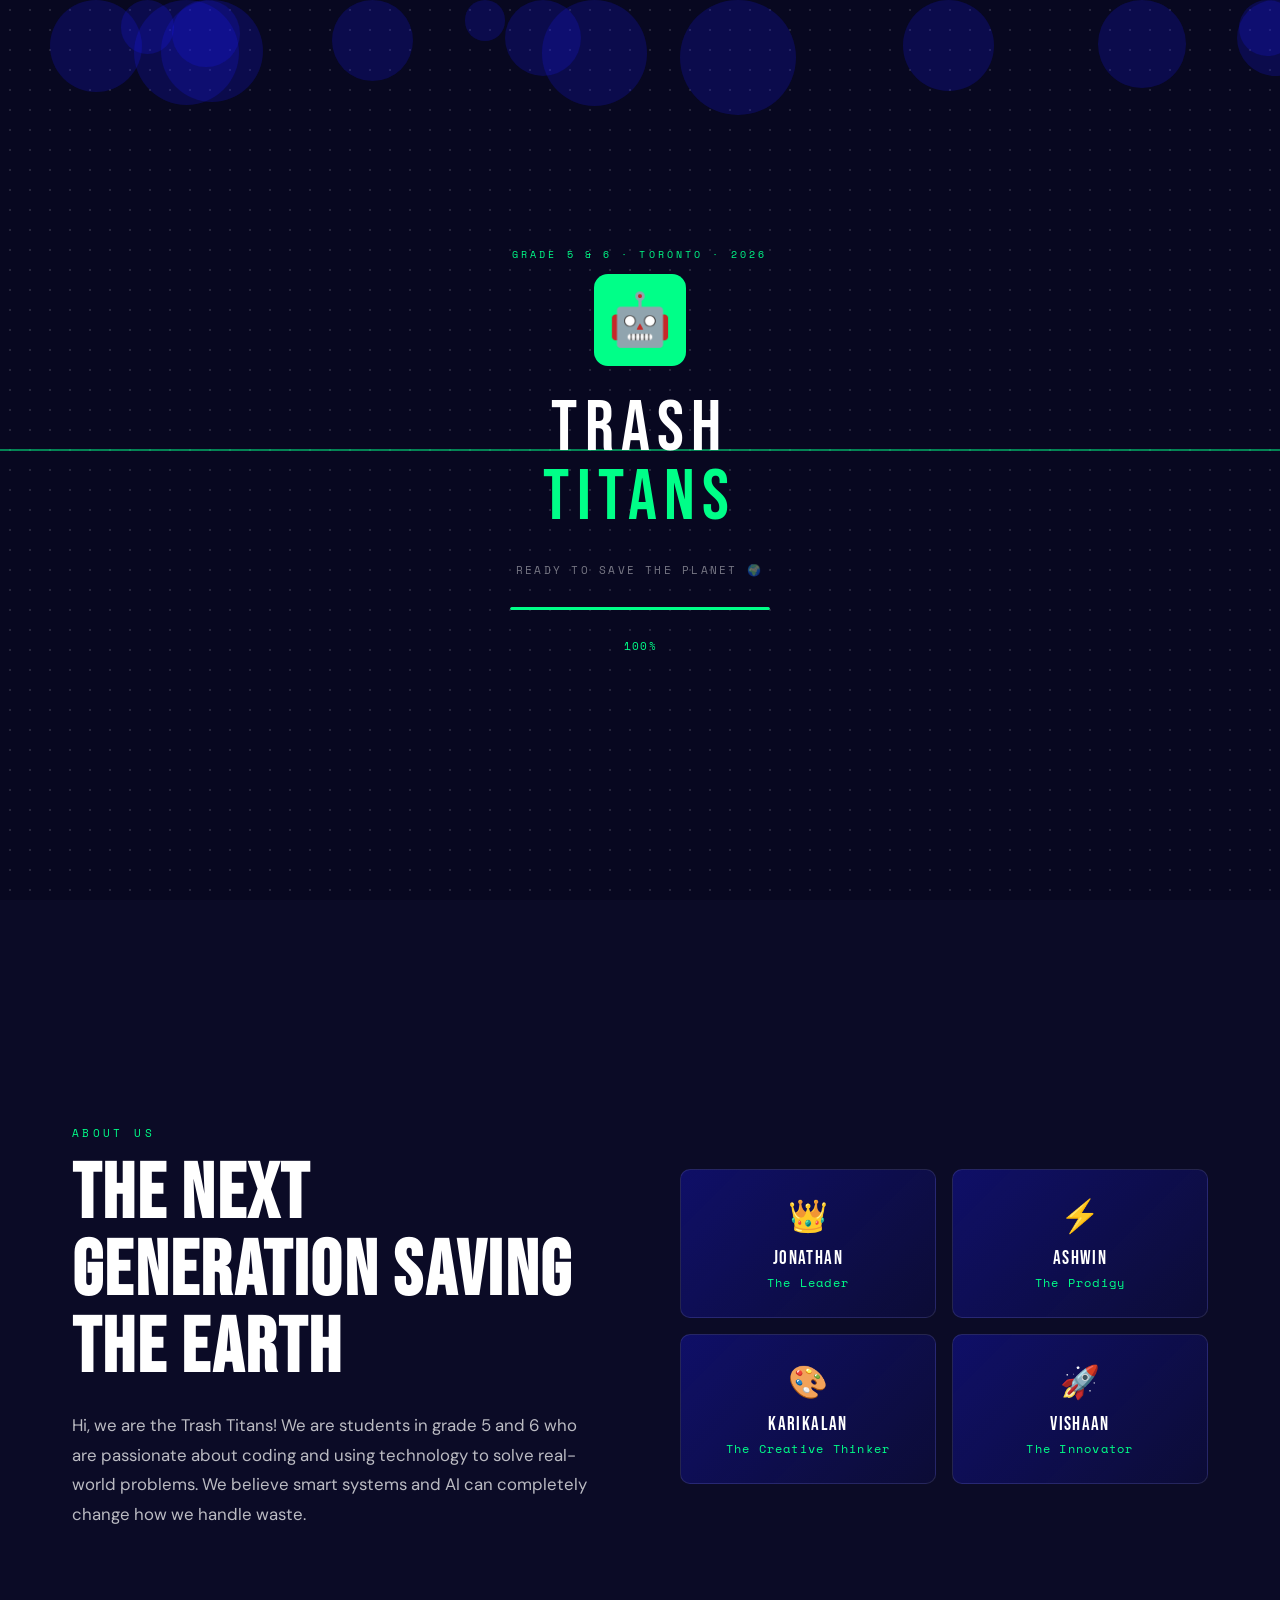
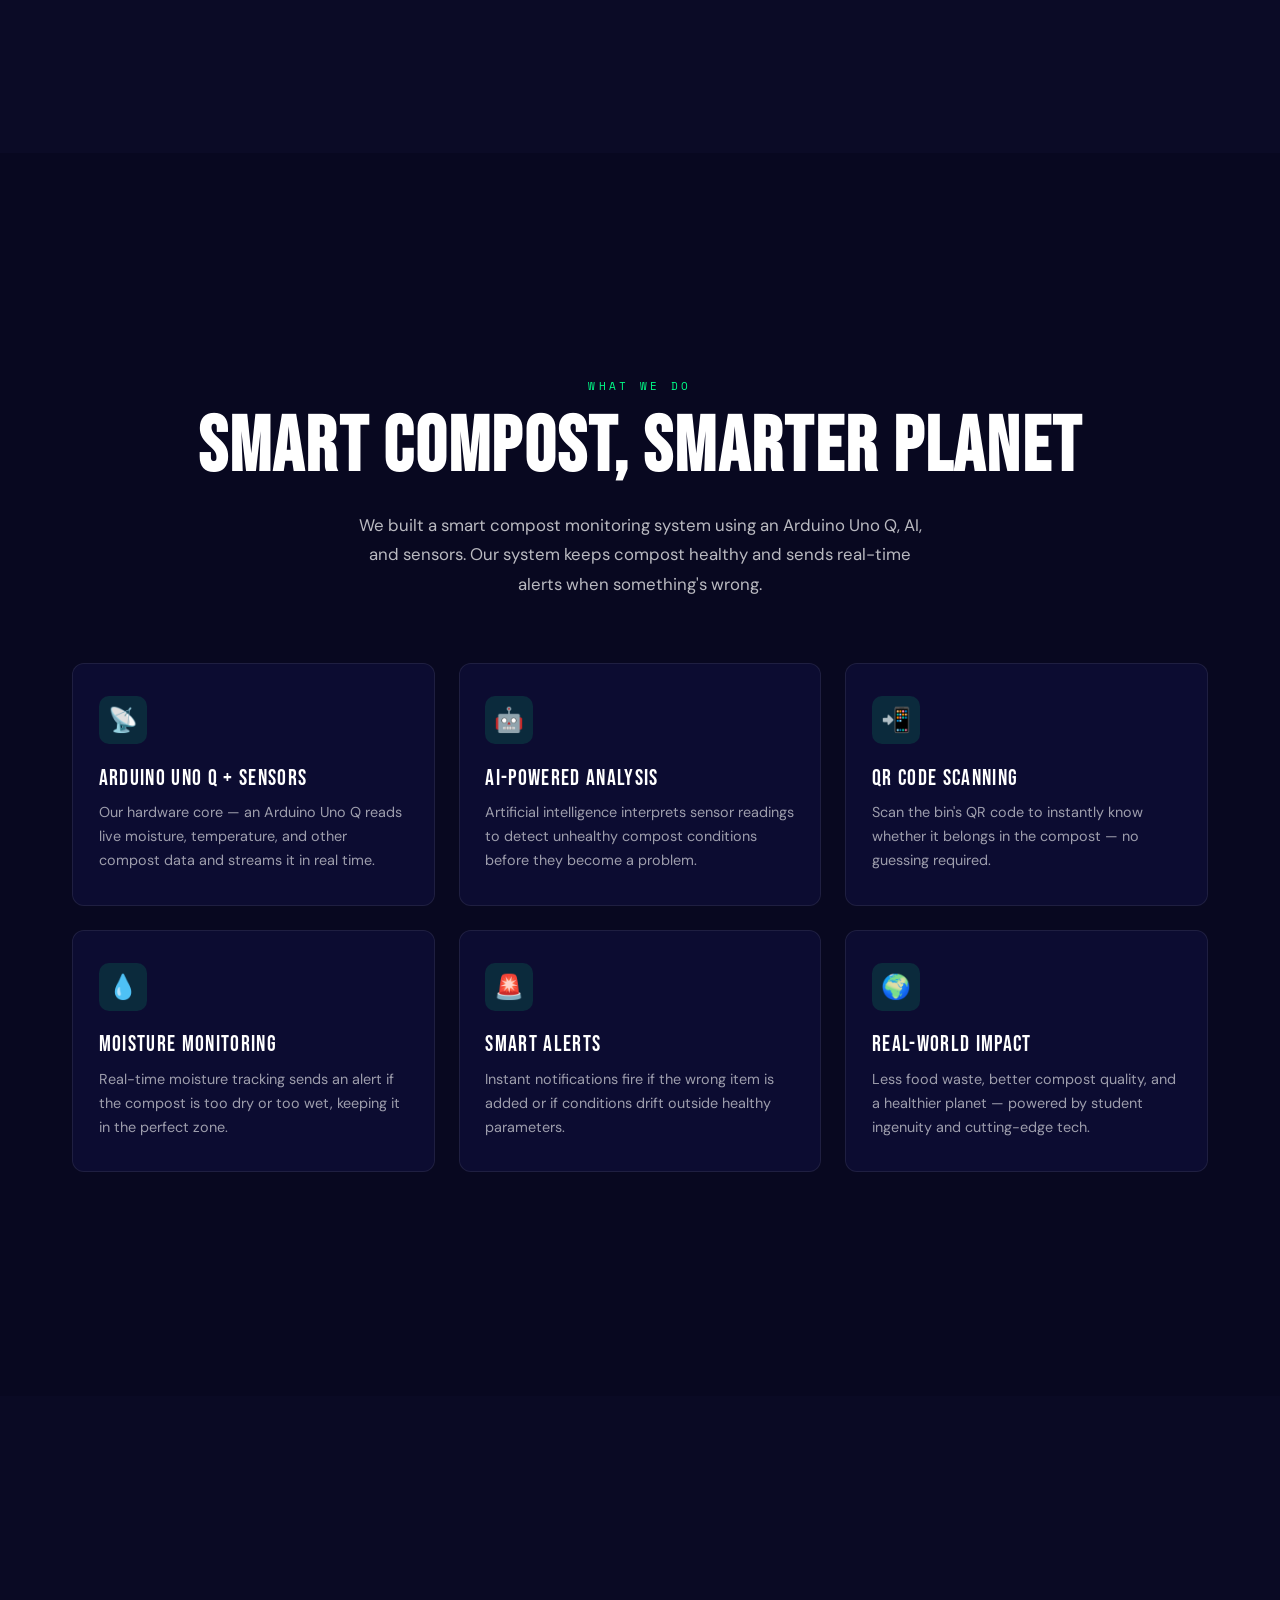
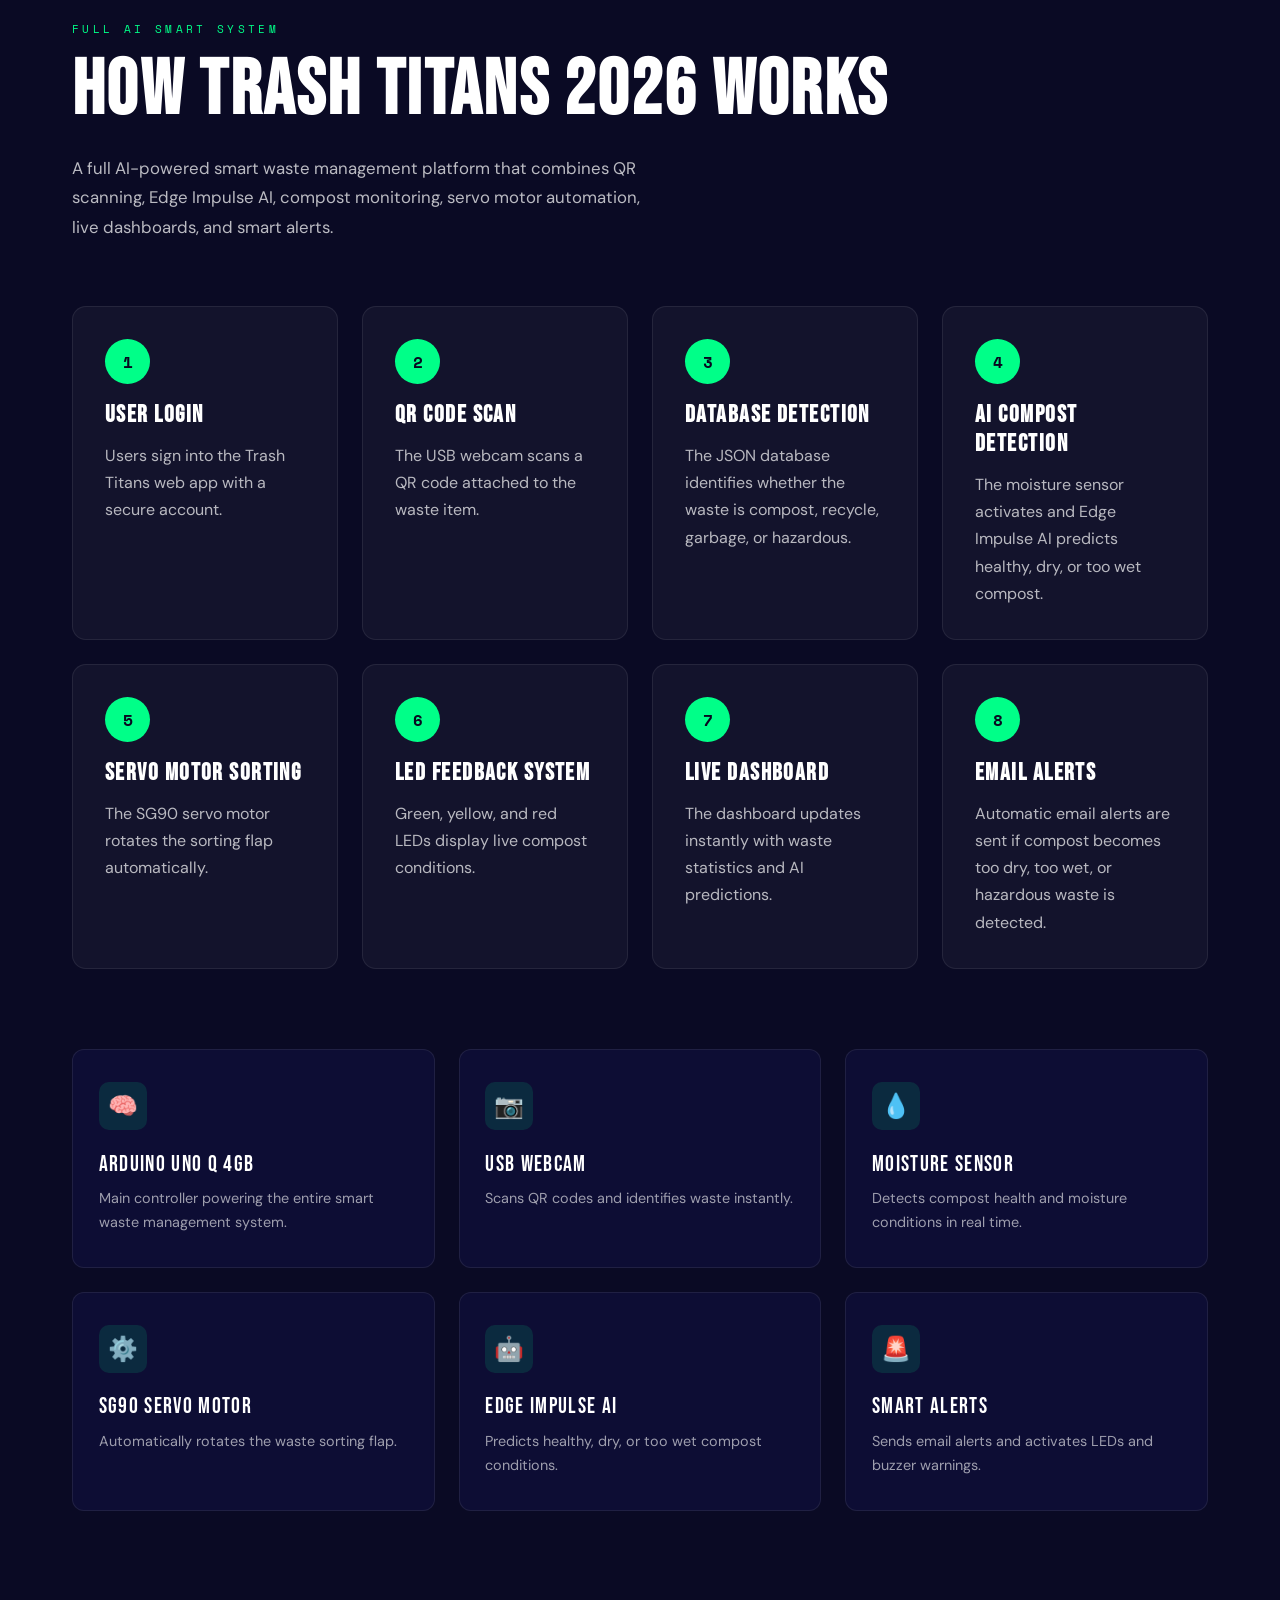
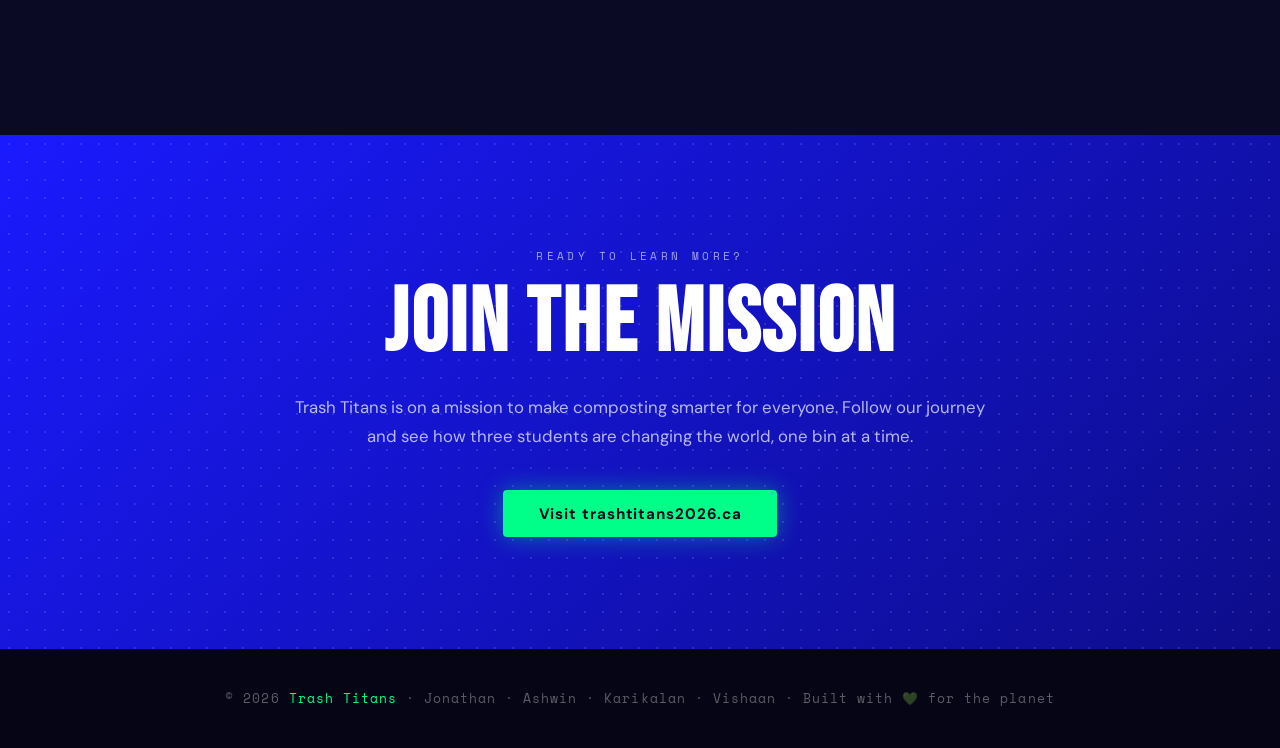
==== commit e9632d75: "Update Platform link to point to app.html" ====
--- a/index.html
+++ b/index.html
@@ -463,7 +463,7 @@
   </a>
   <ul class="nav-links">
     <li><a href="#hero">Home</a></li>
-    <li><a href="#platform">Platform</a></li>
+    <li><a href="app/v1/app.html">Platform</a></li>
     <li><a href="#how-it-works">How It Works</a></li>
     <li><a href="#about">About</a></li>
     <li><a href="#cta">Contact</a></li>
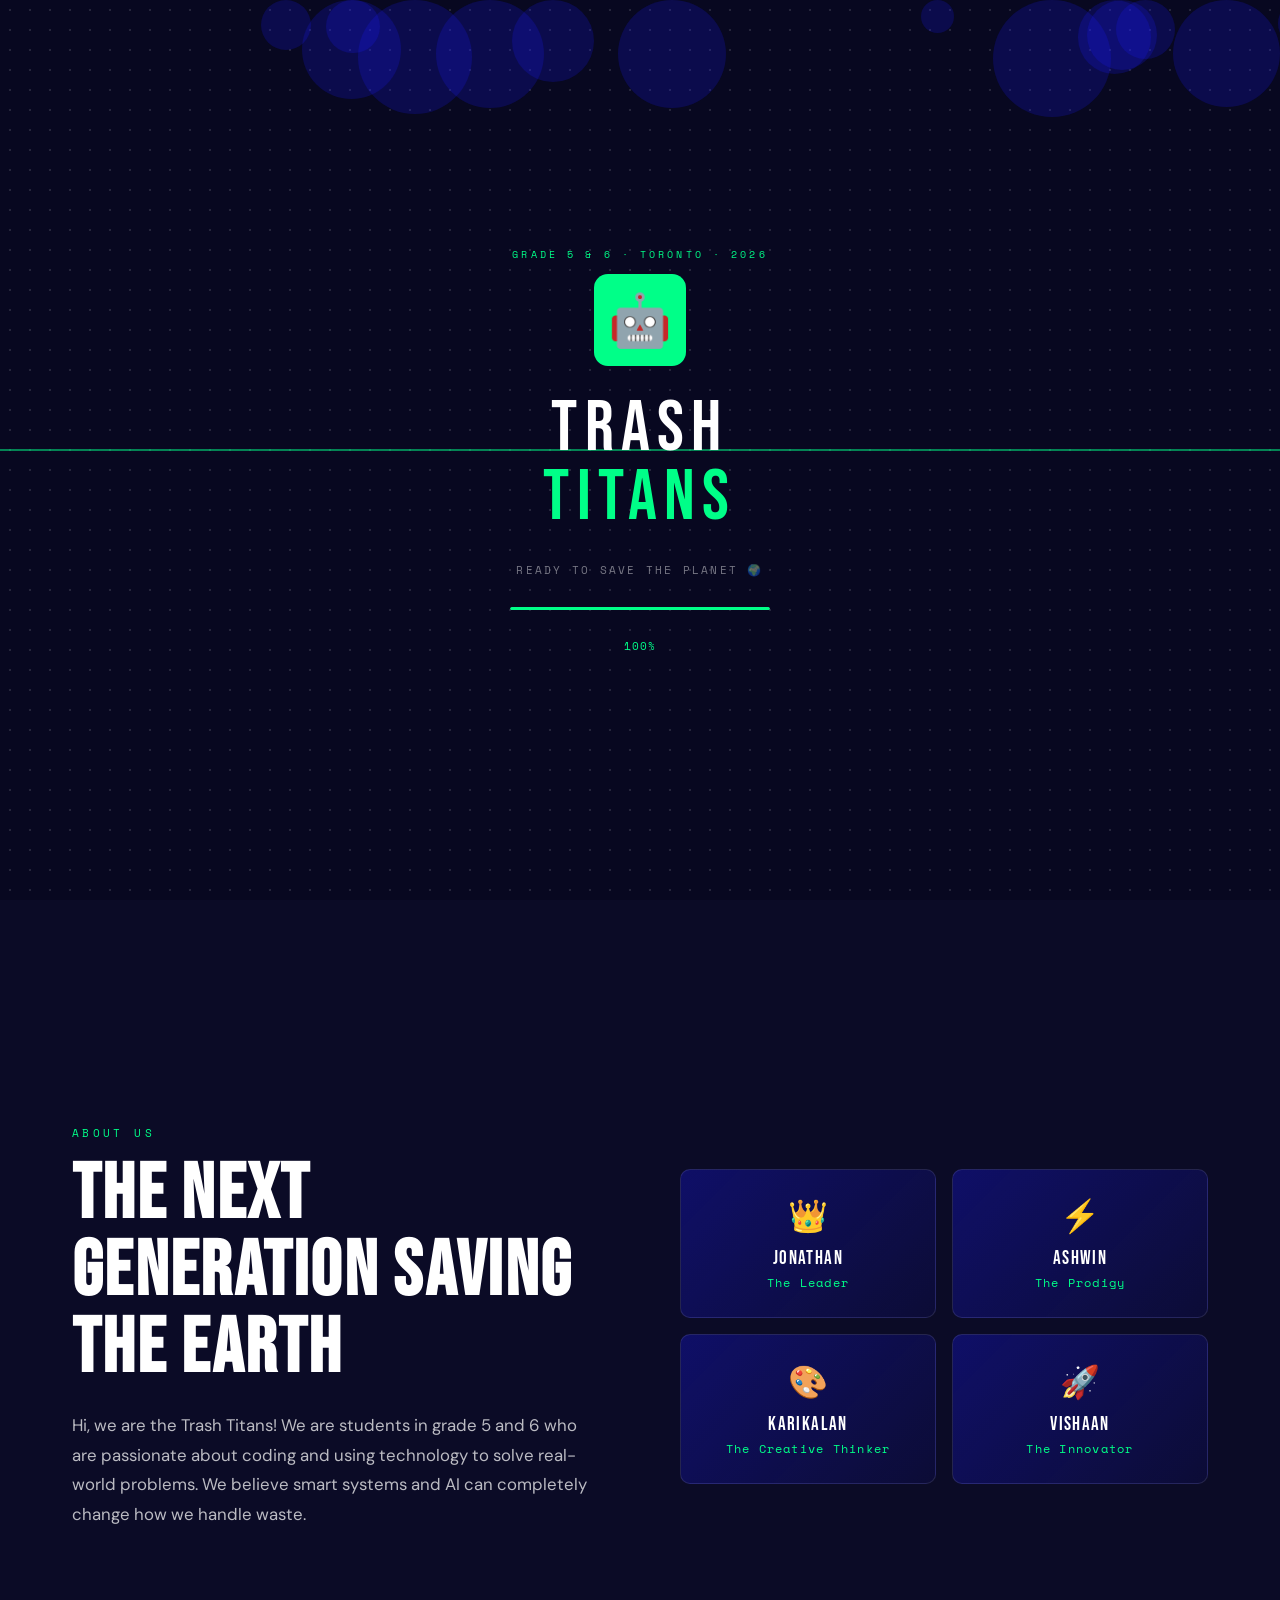
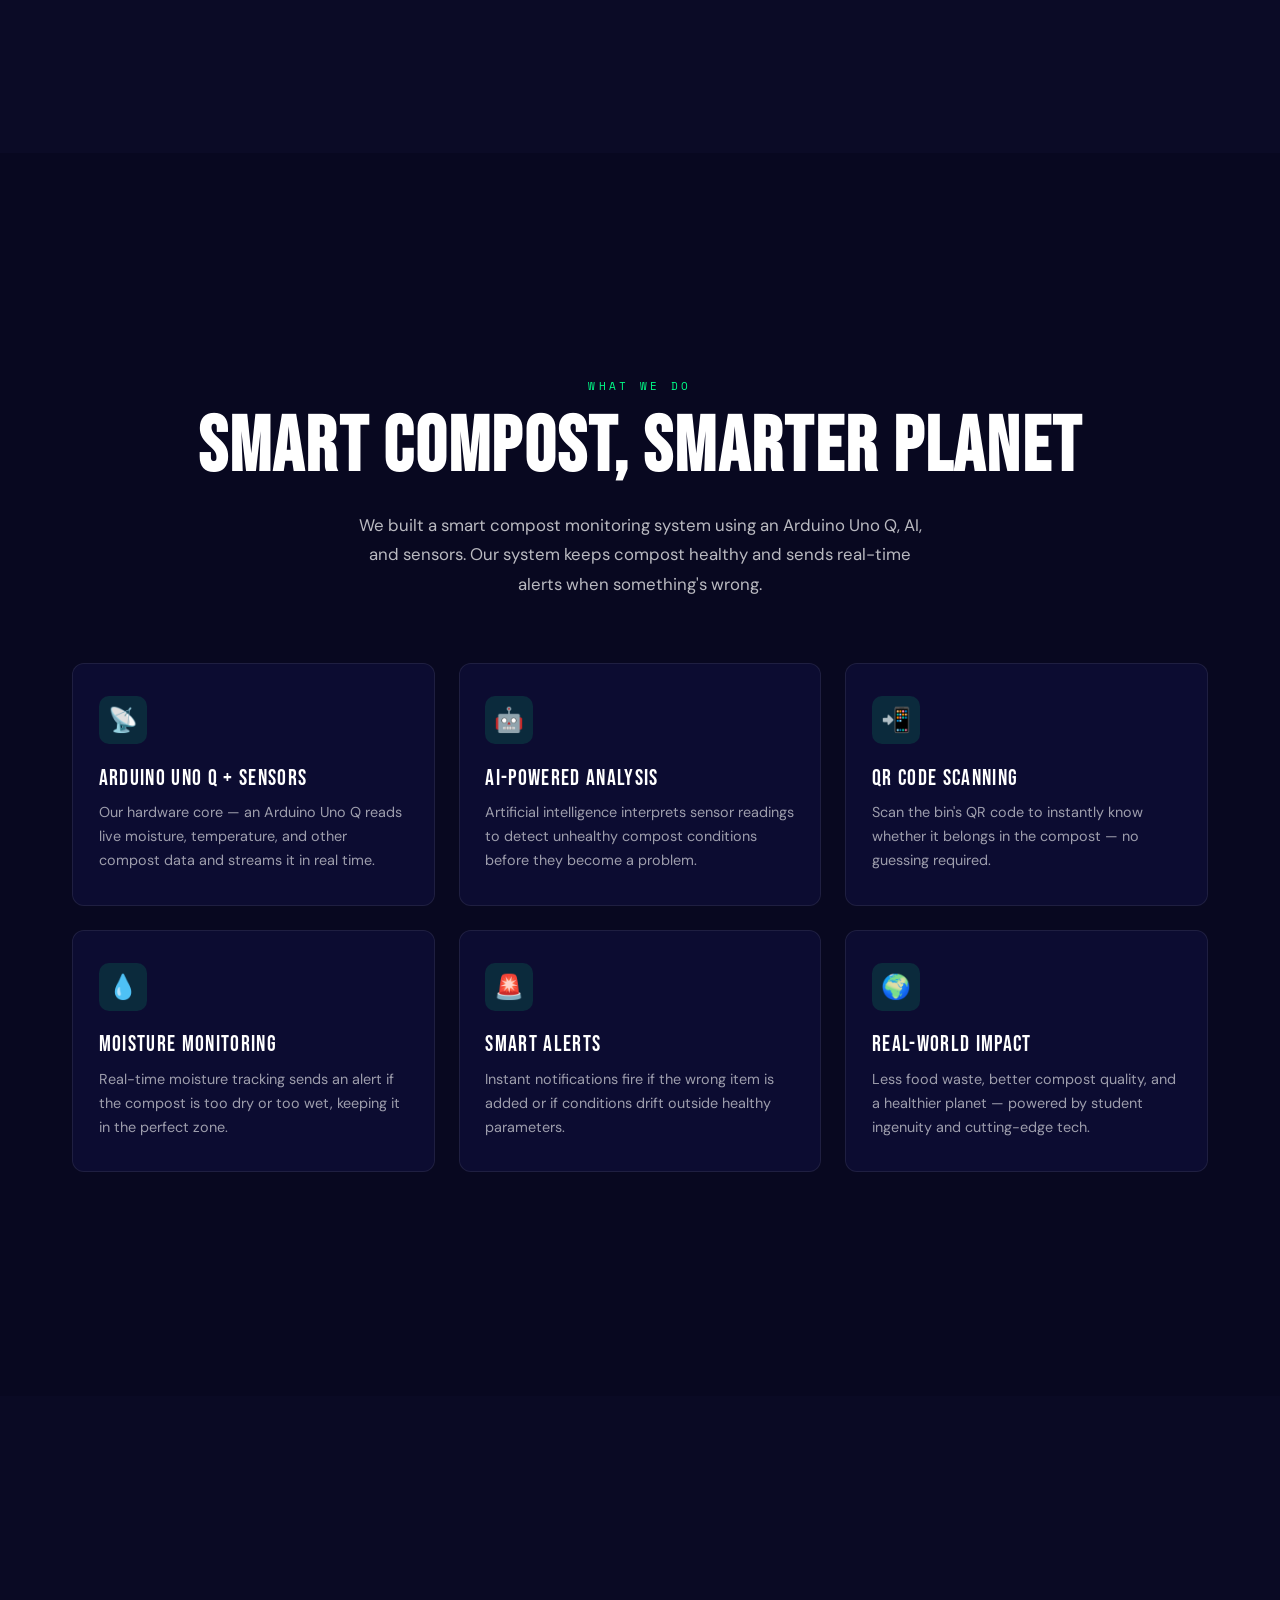
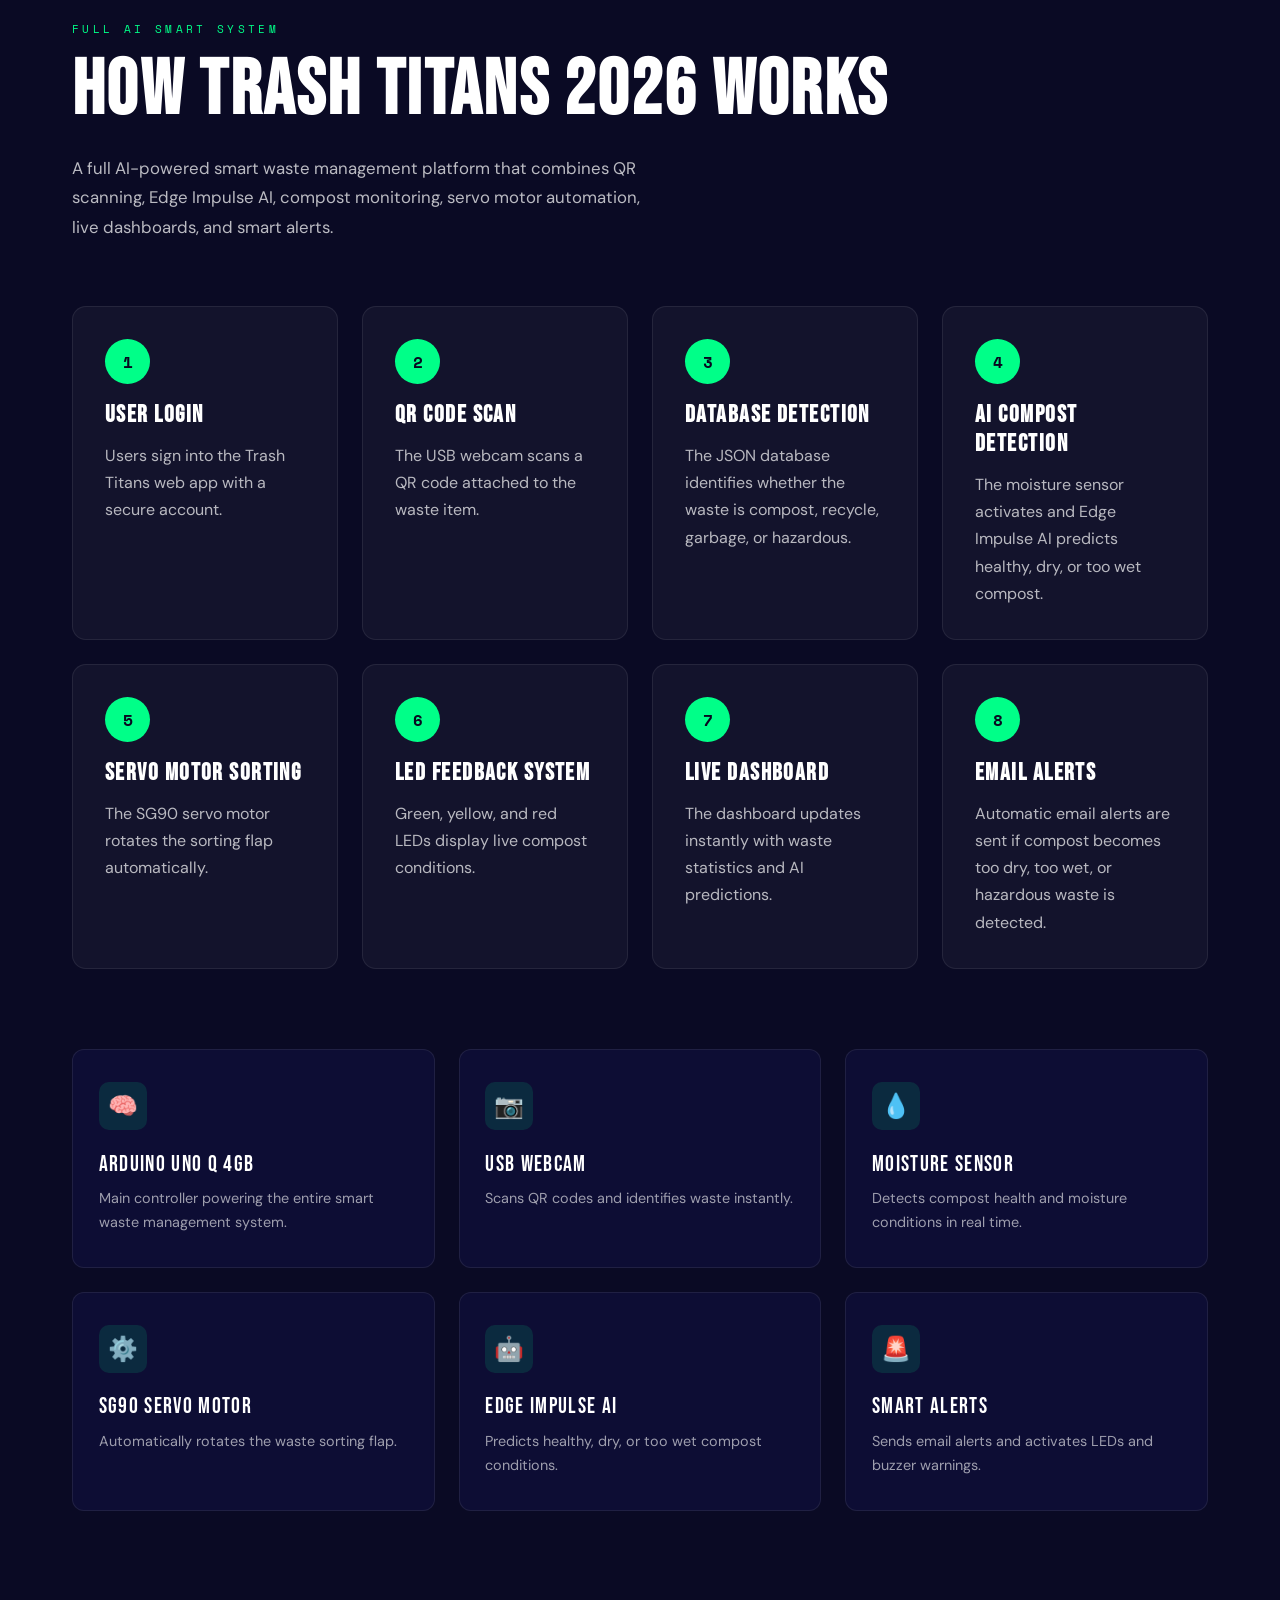
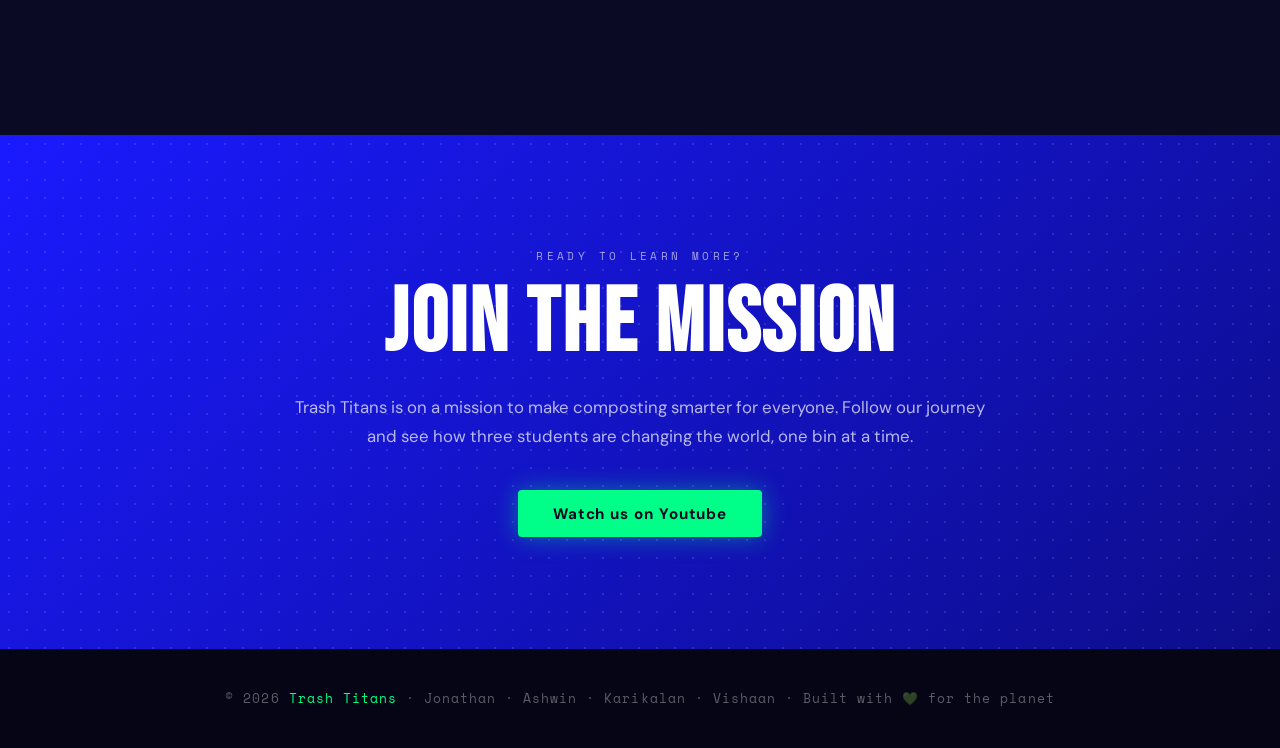
==== commit b12a5cca: "Changed button of our Youtube channel" ====
--- a/index.html
+++ b/index.html
@@ -705,7 +705,7 @@
       Trash Titans is on a mission to make composting smarter for everyone.
       Follow our journey and see how three students are changing the world, one bin at a time.
     </p>
-    <a href="https://www.youtube.com/@Trash_Titans" target="_blank" rel="noopener" class="btn-primary">Visit trashtitans2026.ca</a>
+    <a href="https://www.youtube.com/@Trash_Titans" target="_blank" rel="noopener" class="btn-primary">Watch us on Youtube</a>
   </div>
 </section>
 
